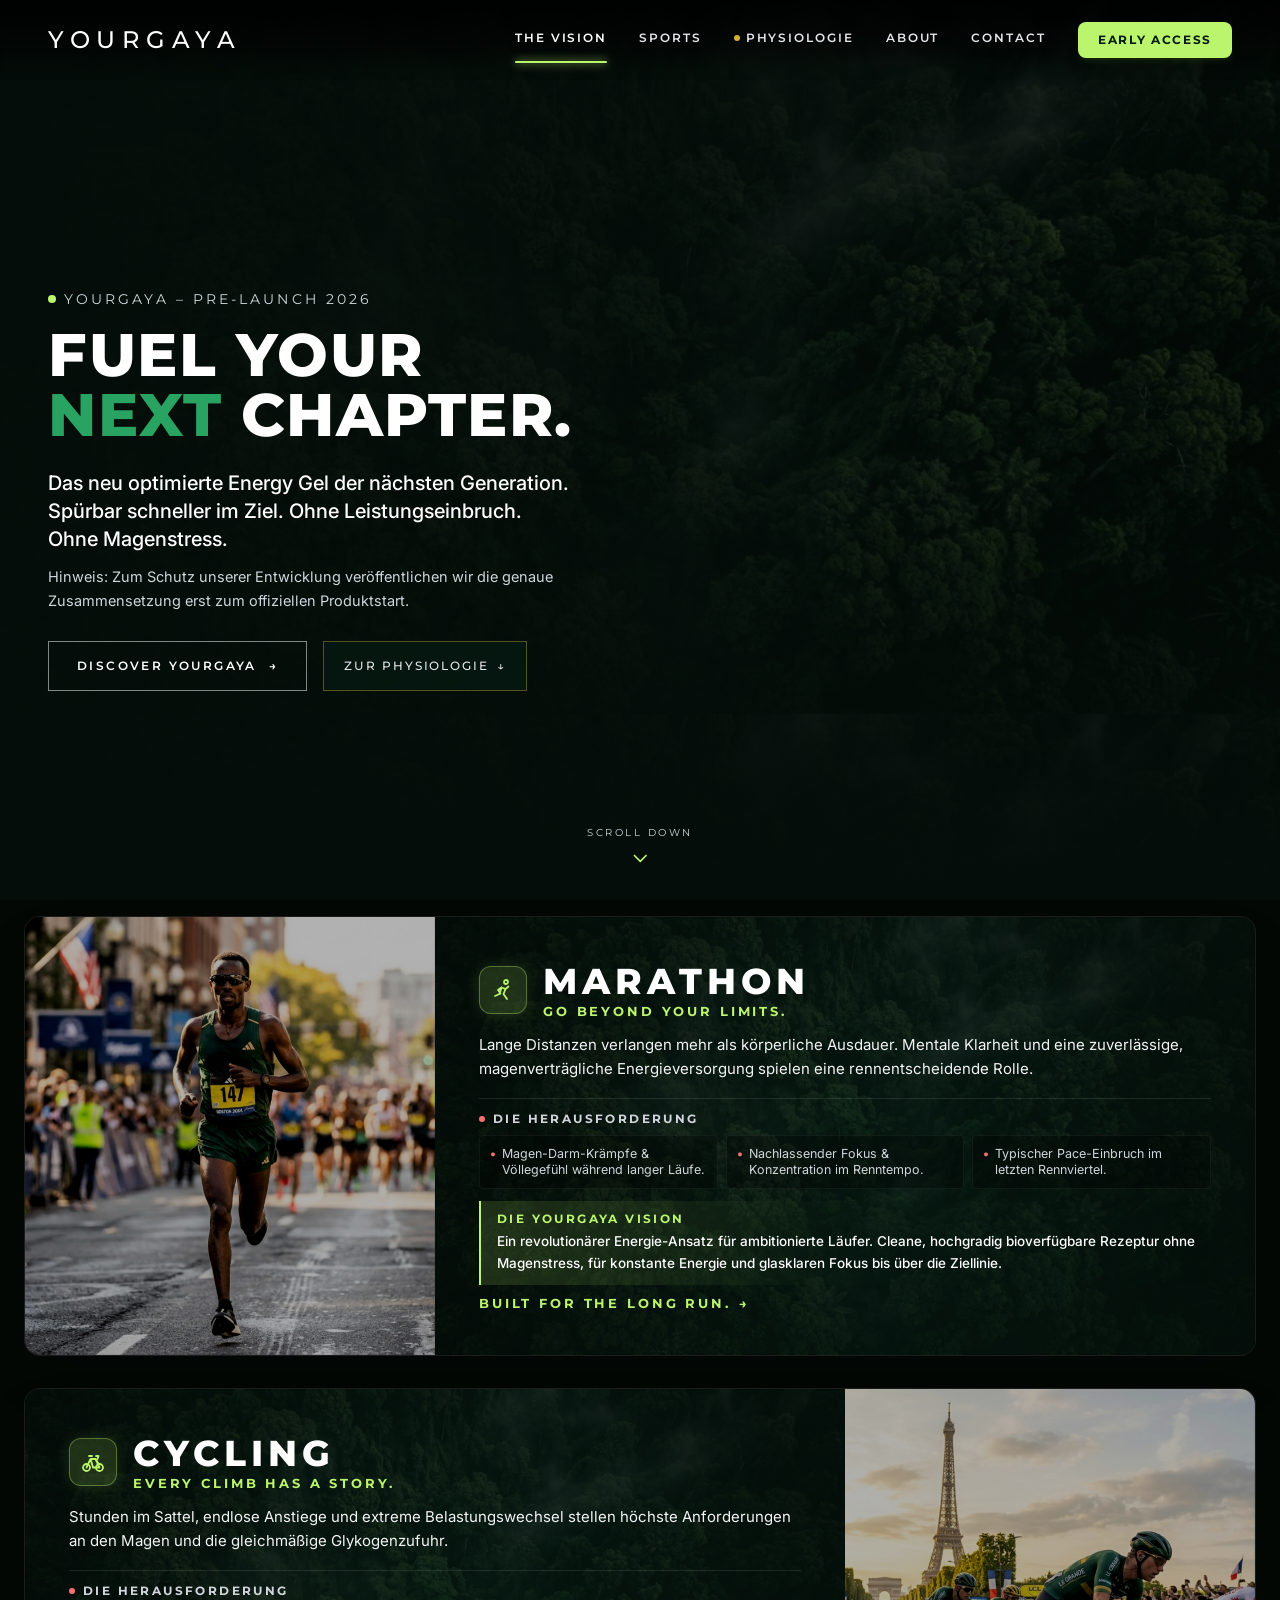
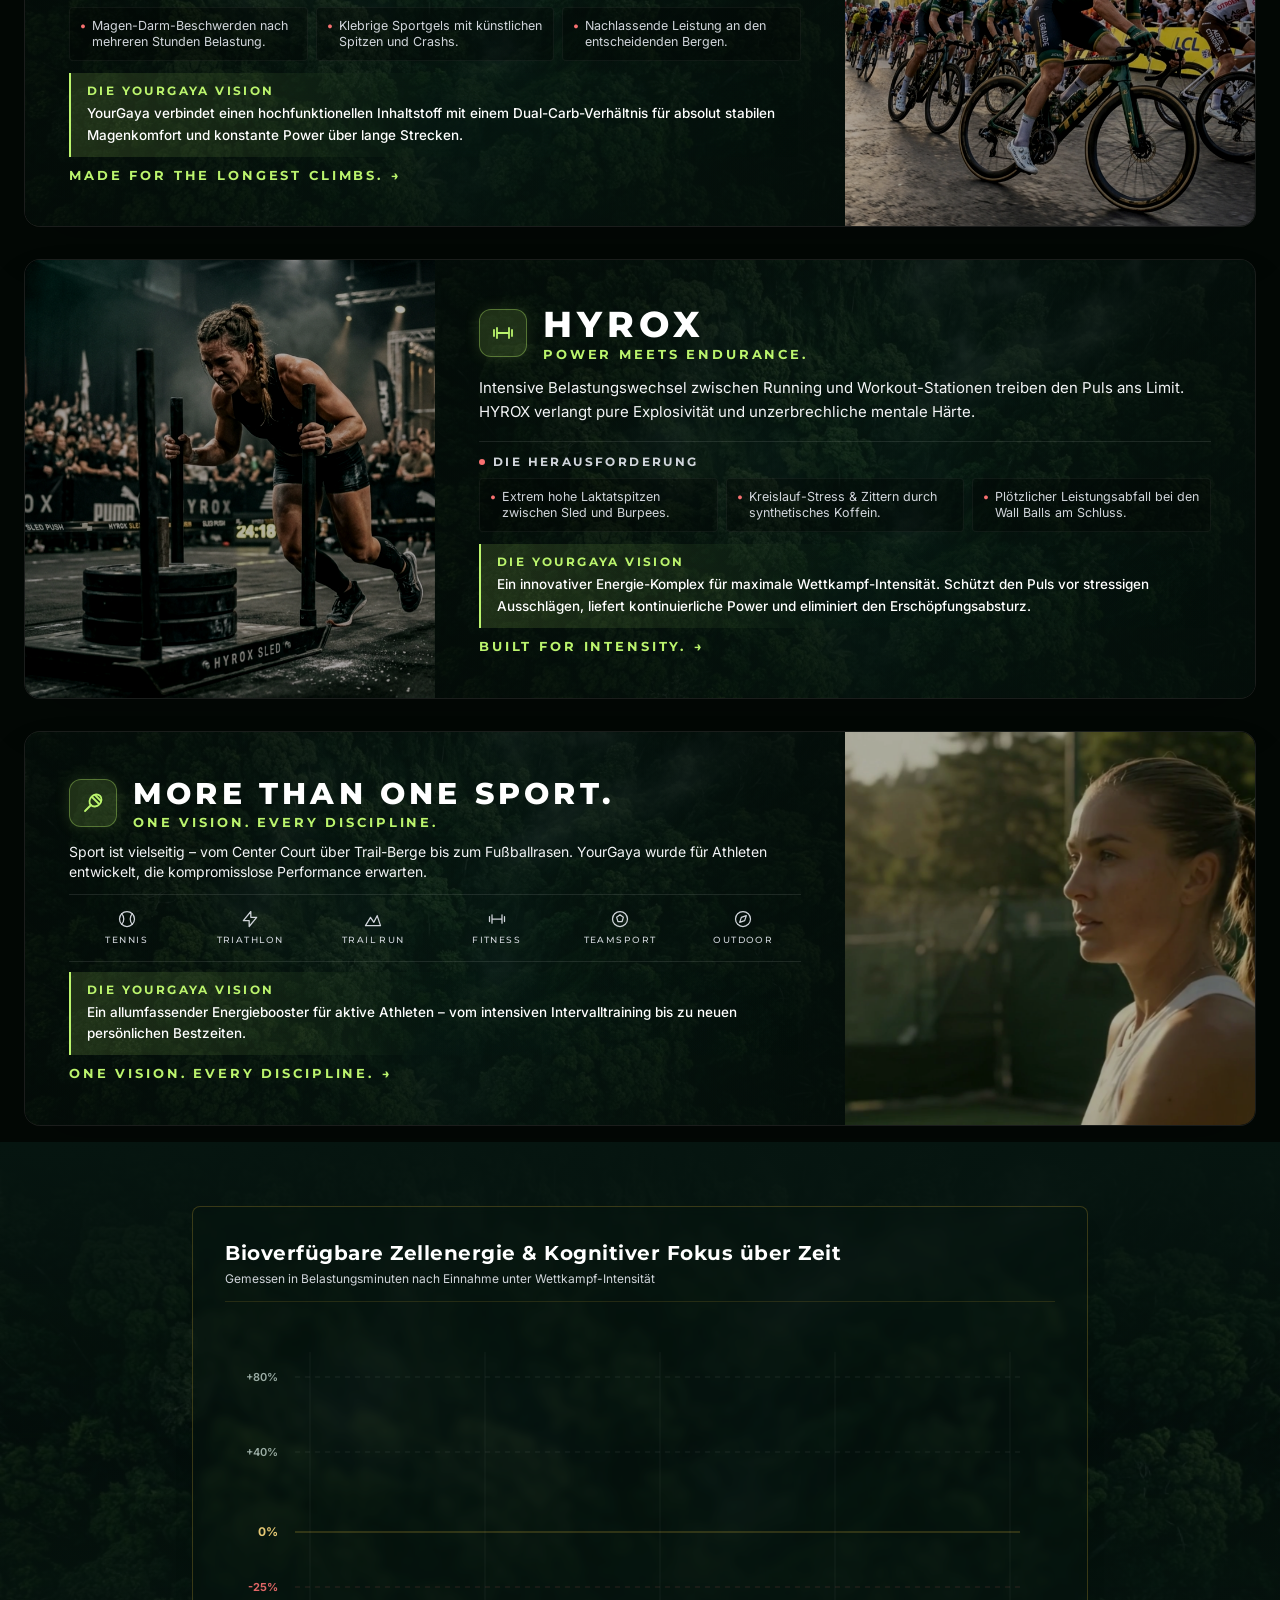
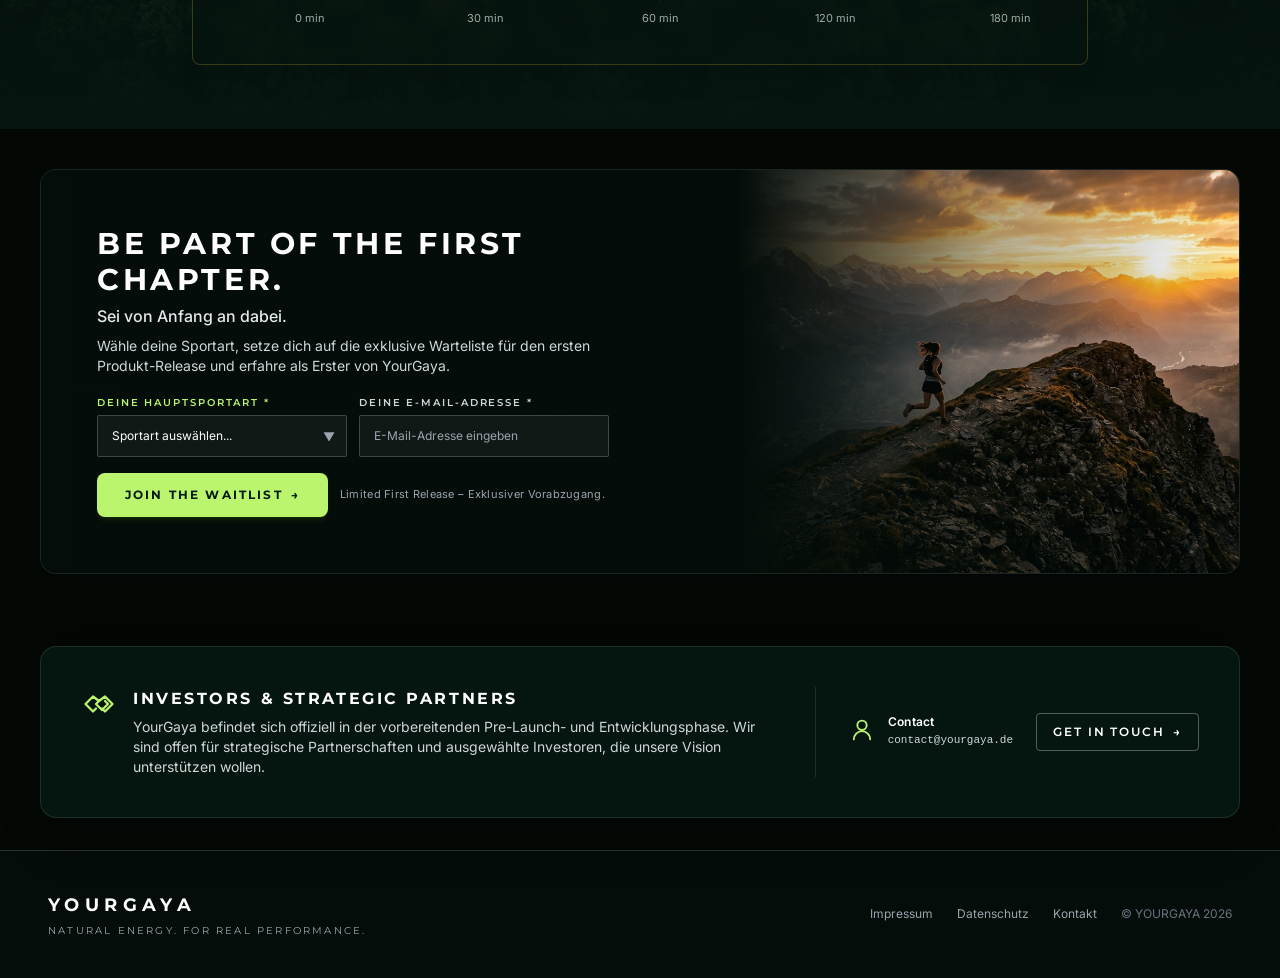
==== index.html @ dc9139f8 "Add files via upload" ====
<!DOCTYPE html>
<html lang="de" class="scroll-smooth"><head>
  <meta charset="UTF-8">
  <meta name="viewport" content="width=device-width, initial-scale=1.0">
  
  <!-- Favicon: YOURGAYA Glowing Green Luxury Emblem (v2) -->
  <link rel="icon" type="image/svg+xml" href="favicon.svg?v=2">
  <link rel="icon" type="image/png" sizes="32x32" href="favicon-32x32.png?v=2">
  <link rel="icon" type="image/png" sizes="192x192" href="favicon-192x192.png?v=2">
  <link rel="apple-touch-icon" sizes="180x180" href="apple-touch-icon.png?v=2">
  <link rel="shortcut icon" href="favicon.ico?v=2">
  <meta name="theme-color" content="#040d09">
  
  <!-- Primary Meta Tags & SEO -->
  <meta name="title" content="YOURGAYA – Fuel Your Next Chapter | Pre-Launch 2026">
  <meta name="description" content="YOURGAYA – Das neu optimierte Energy Gel der nächsten Generation. Gegründet von Leonid Zokhin. Spürbar schneller im Ziel. Ohne Leistungseinbruch. Ohne Magenstress. Jetzt Vorab-Warteliste sichern.">
  <meta name="keywords" content="YOURGAYA, Leonid Zokhin, Energy Gel, Ausdauersport, Marathon, Triathlon, Cycling, Hyrox, Zellenergie, Sportnahrung">
  <meta name="author" content="Leonid Zokhin">
  <meta name="robots" content="index, follow, max-image-preview:large, max-snippet:-1, max-video-preview:-1">
  <link rel="canonical" href="https://www.yourgaya.de/">

  <!-- Open Graph / Social Sharing -->
  <meta property="og:type" content="website">
  <meta property="og:url" content="https://www.yourgaya.de/">
  <meta property="og:title" content="YOURGAYA – Fuel Your Next Chapter | Pre-Launch 2026">
  <meta property="og:description" content="Das neu optimierte Energy Gel der nächsten Generation. Gegründet von Leonid Zokhin. Spürbar schneller im Ziel. Ohne Leistungseinbruch. Ohne Magenstress.">
  <meta property="og:image" content="https://www.yourgaya.de/crop_hero.jpg">
  <meta property="og:locale" content="de_DE">
  <meta property="og:site_name" content="YOURGAYA">

  <!-- Twitter Card -->
  <meta name="twitter:card" content="summary_large_image">
  <meta name="twitter:url" content="https://www.yourgaya.de/">
  <meta name="twitter:title" content="YOURGAYA – Fuel Your Next Chapter">
  <meta name="twitter:description" content="Das neu optimierte Energy Gel der nächsten Generation. Gegründet von Leonid Zokhin.">
  <meta name="twitter:image" content="https://www.yourgaya.de/crop_hero.jpg">

  <!-- Schema.org JSON-LD (Google Knowledge Graph & Indexing) -->
  <script type="application/ld+json">
  {
    "@context": "https://schema.org",
    "@type": "Organization",
    "name": "YOURGAYA",
    "url": "https://www.yourgaya.de",
    "logo": "https://www.yourgaya.de/favicon-192x192.png",
    "founder": {
      "@type": "Person",
      "name": "Leonid Zokhin"
    },
    "description": "Das neu optimierte Energy Gel der nächsten Generation für Ausdauersportler.",
    "contactPoint": {
      "@type": "ContactPoint",
      "email": "contact@yourgaya.de",
      "contactType": "customer service"
    }
  }
  </script>
  <title>YOURGAYA – Fuel Your Next Chapter | Pre-Launch 2026</title>
  <!-- Google Fonts (Asynchron / Non-Render-Blocking) -->
  <link rel="preconnect" href="https://fonts.googleapis.com">
  <link rel="preconnect" href="https://fonts.gstatic.com" crossorigin>
  <link rel="preload" as="style" href="https://fonts.googleapis.com/css2?family=Inter:ital,wght@0,300;0,400;0,500;0,600;0,700;1,400&amp;family=Montserrat:wght@400;500;600;700;800;900&amp;family=Plus+Jakarta+Sans:wght@400;500;600;700;800&amp;display=swap">
  <link rel="stylesheet" href="https://fonts.googleapis.com/css2?family=Inter:ital,wght@0,300;0,400;0,500;0,600;0,700;1,400&amp;family=Montserrat:wght@400;500;600;700;800;900&amp;family=Plus+Jakarta+Sans:wght@400;500;600;700;800&amp;display=swap" media="print" onload="this.media='all'">
  <noscript>
    <link rel="stylesheet" href="https://fonts.googleapis.com/css2?family=Inter:ital,wght@0,300;0,400;0,500;0,600;0,700;1,400&amp;family=Montserrat:wght@400;500;600;700;800;900&amp;family=Plus+Jakarta+Sans:wght@400;500;600;700;800&amp;display=swap">
  </noscript>

  <!-- Production Tailwind CSS (Lokal, vorkompiliert & minifiziert – ersetzt 124KB CDN) -->
  <link rel="stylesheet" href="tailwind.min.css">
  <style>
    :root {
      --bg-dark: #040d09;
      --gold-primary: #d4af37;
      --gold-bright: #f5e49b;
      --gold-border: rgba(212, 175, 55, 0.28);
      --gold-border-soft: rgba(212, 175, 55, 0.16);
      --glass-bg: rgba(6, 25, 18, 0.85);
      --glass-blur: blur(20px);
      --text-white: #f5f9f6;
      --text-muted: #a3bcaf;
      --text-dim: #708c7e;
      --font-heading: 'Plus Jakarta Sans', -apple-system, BlinkMacSystemFont, sans-serif;
      --font-body: 'Inter', -apple-system, BlinkMacSystemFont, sans-serif;
      --transition-fast: 0.25s cubic-bezier(0.16, 1, 0.3, 1);
    }

    body {
      background-color: #030805;
      /* Vogelperspektive Wald als globaler Hintergrund sichtbar an allen Rändern und Lücken */
      background-image: 
        radial-gradient(ellipse at center, rgba(3, 10, 7, 0.58) 0%, rgba(3, 8, 5, 0.82) 100%),
        url('forest_bg.jpg');
      background-repeat: repeat-y;
      background-size: 100% auto;
      background-attachment: fixed;
      color: #ffffff;
      -webkit-font-smoothing: antialiased;
      -moz-osx-font-smoothing: grayscale;
      overflow-x: hidden;
    }

    /* Schwebendes Info-Banner mit sichtbarem Vogelperspektiven-Wald im Hintergrund */
    .forest-floating-panel {
      position: relative;
      background-image: 
        linear-gradient(135deg, rgba(4, 15, 10, 0.70) 0%, rgba(6, 22, 16, 0.82) 100%),
        url('forest_bg.jpg');
      background-size: cover;
      background-position: center;
      background-repeat: no-repeat;
    }

    .forest-floating-panel::before {
      content: '';
      position: absolute;
      inset: 0;
      background: radial-gradient(circle at 50% 50%, rgba(11, 38, 28, 0.22) 0%, rgba(3, 10, 7, 0.65) 100%);
      pointer-events: none;
    }

    /* Medien-Container: exakt gleiche Höhe wie Info-Banner */
    .media-container {
      position: relative;
      overflow: hidden;
      background-color: #030d09;
      height: 100%;
      min-height: 360px;
    }
    .still-image {
      position: absolute;
      inset: 0;
      width: 100%;
      height: 100%;
      object-fit: cover;
      object-position: center;
      transform: scale(1.0);
      opacity: 1;
      filter: brightness(0.68) contrast(1.08); /* Dezent abgedunkelt, stiehlt dem Text nicht den Fokus */
      transition: opacity 1.8s cubic-bezier(0.25, 1, 0.5, 1), transform 2.2s cubic-bezier(0.25, 1, 0.5, 1);
      z-index: 15;
      will-change: transform, opacity;
      pointer-events: auto;
    }
    .scene-video {
      position: absolute;
      inset: 0;
      width: 100%;
      height: 100%;
      object-fit: cover;
      object-position: center;
      z-index: 10;
      opacity: 1;
      filter: brightness(0.62) contrast(1.10) saturate(0.95); /* Deutlich dunkler & stimmungsvoll, blendet nicht */
      transform: scale(1.04);
      transition: transform 2.2s cubic-bezier(0.25, 1, 0.5, 1);
      will-change: transform;
    }
    .media-container.playing-video .still-image {
      opacity: 0;
      transform: scale(1.10);
      pointer-events: none;
    }
    .media-container.playing-video .scene-video {
      transform: scale(1.0);
    }

    /* Status-Badge auf Bild/Video */
    .video-badge {
      z-index: 30;
      backdrop-filter: blur(10px);
      -webkit-backdrop-filter: blur(10px);
      background: rgba(3, 13, 9, 0.78);
      border: 1px solid rgba(255, 255, 255, 0.18);
      transition: all 0.3s ease;
    }
    .media-container.playing-video .video-badge {
      border-color: rgba(187, 244, 109, 0.45);
      background: rgba(4, 16, 11, 0.88);
    }

    /* Dynamisch aufploppende Graphen-Badges (Wunsch 4) */
    .graph-badge {
      opacity: 0;
      transform: translateY(12px) scale(0.90);
      transform-origin: center center;
      transition: opacity 0.55s cubic-bezier(0.16, 1, 0.3, 1), transform 0.65s cubic-bezier(0.175, 0.885, 0.32, 1.275);
      pointer-events: none;
    }
    .graph-badge.visible {
      opacity: 1;
      transform: translateY(0) scale(1);
    }

    /* ================= WECHSELSEITIGE SCROLL-ANIMATIONEN ================= */
    /* 1. Medien-Einflug von LINKS */
    .media-fly-from-left {
      opacity: 0;
      transform: translateX(-75px) scale(0.96);
      transition: opacity 0.85s cubic-bezier(0.16, 1, 0.3, 1), transform 0.85s cubic-bezier(0.16, 1, 0.3, 1);
      will-change: transform, opacity;
    }
    .media-fly-from-left.animated {
      opacity: 1;
      transform: translateX(0) scale(1);
    }

    /* 2. Medien-Einflug von RECHTS */
    .media-fly-from-right {
      opacity: 0;
      transform: translateX(75px) scale(0.96);
      transition: opacity 0.85s cubic-bezier(0.16, 1, 0.3, 1), transform 0.85s cubic-bezier(0.16, 1, 0.3, 1);
      will-change: transform, opacity;
    }
    .media-fly-from-right.animated {
      opacity: 1;
      transform: translateX(0) scale(1);
    }

    /* 3. Text fliegt von RECHTS in das leere Banner hinein */
    .text-fly-from-right {
      opacity: 0;
      transform: translateX(80px);
      transition: opacity 0.9s cubic-bezier(0.16, 1, 0.3, 1) 0.12s, transform 0.9s cubic-bezier(0.16, 1, 0.3, 1) 0.12s;
      will-change: transform, opacity;
    }
    .text-fly-from-right.animated {
      opacity: 1;
      transform: translateX(0);
    }

    /* 4. Text fliegt von LINKS in das leere Banner hinein */
    .text-fly-from-left {
      opacity: 0;
      transform: translateX(-80px);
      transition: opacity 0.9s cubic-bezier(0.16, 1, 0.3, 1) 0.12s, transform 0.9s cubic-bezier(0.16, 1, 0.3, 1) 0.12s;
      will-change: transform, opacity;
    }
    .text-fly-from-left.animated {
      opacity: 1;
      transform: translateX(0);
    }

    /* ================= WISSENSCHAFT & PHYSIOLOGIE ================= */
    .kinetics-section {
      position: relative;
      background-image: 
        linear-gradient(180deg, rgba(3, 8, 5, 0.72) 0%, rgba(3, 14, 9, 0.68) 50%, rgba(3, 8, 5, 0.80) 100%),
        url('forest_bg.jpg');
      background-size: cover;
      background-position: center;
      background-attachment: fixed;
      padding: 5rem 1.25rem 5rem;
      border-top: 1px solid var(--gold-border-soft);
      border-bottom: 1px solid var(--gold-border-soft);
      overflow: hidden;
      font-family: var(--font-body);
      color: var(--text-white);
    }

    .kinetics-glow-left {
      position: absolute;
      top: 15%;
      left: -10%;
      width: 500px;
      height: 500px;
      background: radial-gradient(circle, rgba(11, 38, 28, 0.65) 0%, transparent 70%);
      filter: blur(80px);
      pointer-events: none;
    }

    .kinetics-glow-right {
      position: absolute;
      bottom: 10%;
      right: -10%;
      width: 550px;
      height: 550px;
      background: radial-gradient(circle, rgba(212, 175, 55, 0.14) 0%, transparent 70%);
      filter: blur(90px);
      pointer-events: none;
    }

    .section-container {
      max-width: 1140px;
      margin: 0 auto;
      position: relative;
      z-index: 2;
    }

    .section-header {
      text-align: center;
      margin-bottom: 2.5rem;
    }

    .section-tag {
      display: inline-flex;
      align-items: center;
      gap: 0.45rem;
      font-family: var(--font-heading);
      font-size: 0.72rem;
      font-weight: 700;
      letter-spacing: 0.22em;
      text-transform: uppercase;
      color: var(--gold-bright);
      margin-bottom: 0.75rem;
      padding: 0.32rem 0.95rem;
      border-radius: 999px;
      background: rgba(13, 38, 29, 0.75);
      border: 1px solid var(--gold-border-soft);
      backdrop-filter: blur(8px);
    }

    .section-title {
      font-family: var(--font-heading);
      font-size: clamp(1.85rem, 3.4vw, 2.7rem);
      font-weight: 800;
      letter-spacing: -0.02em;
      line-height: 1.18;
      color: #ffffff;
      margin-bottom: 0.75rem;
    }

    .section-subtitle {
      font-size: 0.98rem;
      color: var(--text-muted);
      max-width: 720px;
      margin: 0 auto;
      line-height: 1.6;
    }

    .graph-card {
      background: var(--glass-bg);
      backdrop-filter: var(--glass-blur);
      -webkit-backdrop-filter: var(--glass-blur);
      border: 1px solid var(--gold-border);
      border-radius: 20px;
      padding: 2.2rem 2.2rem 1.8rem;
      box-shadow: 0 35px 80px rgba(0, 0, 0, 0.9), 0 0 50px rgba(11, 35, 27, 0.55);
      margin-bottom: 2.8rem;
      position: relative;
    }

    .graph-legend-bar {
      display: flex;
      align-items: center;
      justify-content: space-between;
      flex-wrap: wrap;
      gap: 1.25rem;
      margin-bottom: 1.5rem;
      padding-bottom: 1.25rem;
      border-bottom: 1px solid rgba(212, 175, 55, 0.16);
    }

    .graph-headline-meta h3 {
      font-family: var(--font-heading);
      font-size: 1.15rem;
      font-weight: 700;
      color: #ffffff;
      margin-bottom: 0.2rem;
    }

    .graph-headline-meta p {
      font-size: 0.8rem;
      color: var(--text-dim);
    }

    .legend-items {
      display: flex;
      align-items: center;
      gap: 1.5rem;
      flex-wrap: wrap;
    }

    .legend-item {
      display: flex;
      align-items: center;
      gap: 0.65rem;
      font-size: 0.82rem;
      font-weight: 600;
    }

    .legend-marker {
      width: 24px;
      height: 3px;
      border-radius: 2px;
      position: relative;
    }

    .legend-marker.market {
      background: #e05252;
      border-top: 1px dashed #ff8585;
    }

    .legend-marker.yourgaya {
      background: linear-gradient(90deg, var(--gold-primary), var(--gold-bright));
      box-shadow: 0 0 8px rgba(212, 175, 55, 0.75);
    }

    .legend-marker.yourgaya::after {
      content: '';
      position: absolute;
      right: 0;
      top: -2.5px;
      width: 7px;
      height: 7px;
      border-radius: 50%;
      background: var(--gold-bright);
      box-shadow: 0 0 6px var(--gold-primary);
    }

    .svg-wrap {
      width: 100%;
      height: 340px;
      position: relative;
      user-select: none;
      cursor: crosshair;
    }

    .kinetics-svg {
      width: 100%;
      height: 100%;
      overflow: visible;
    }

    .graph-tooltip {
      position: absolute;
      top: 12px;
      left: 50%;
      transform: translateX(-50%);
      background: rgba(4, 13, 9, 0.95);
      backdrop-filter: blur(14px);
      -webkit-backdrop-filter: blur(14px);
      border: 1px solid var(--gold-border);
      border-radius: 10px;
      padding: 0.7rem 1.25rem;
      pointer-events: none;
      opacity: 0;
      transition: opacity 0.25s ease, transform 0.25s ease;
      display: flex;
      gap: 1.5rem;
      align-items: center;
      z-index: 10;
      box-shadow: 0 12px 30px rgba(0, 0, 0, 0.75), 0 0 18px rgba(212, 175, 55, 0.25);
    }

    .graph-tooltip.visible {
      opacity: 1;
    }

    .tooltip-col h5 {
      font-size: 0.68rem;
      font-family: var(--font-heading);
      letter-spacing: 0.15em;
      text-transform: uppercase;
      color: var(--text-dim);
      margin-bottom: 0.15rem;
    }

    .tooltip-col .val-market {
      color: #ff7676;
      font-weight: 700;
      font-size: 0.92rem;
    }

    .tooltip-col .val-yourgaya {
      color: var(--gold-bright);
      font-weight: 700;
      font-size: 0.92rem;
    }

    .metrics-grid {
      display: grid;
      grid-template-columns: repeat(3, 1fr);
      gap: 1.5rem;
    }

    @media (max-width: 960px) {
      .metrics-grid {
        grid-template-columns: 1fr;
      }
      .graph-card {
        padding: 1.6rem 1.3rem 1.5rem;
      }
      .svg-wrap {
        height: 290px;
      }
    }

    .metric-box {
      background: rgba(7, 24, 18, 0.7);
      backdrop-filter: blur(12px);
      -webkit-backdrop-filter: blur(12px);
      border: 1px solid rgba(212, 175, 55, 0.2);
      border-radius: 16px;
      padding: 1.6rem 1.5rem;
      position: relative;
      transition: all var(--transition-fast);
      overflow: hidden;
    }

    .metric-box:hover {
      transform: translateY(-3px);
      border-color: rgba(212, 175, 55, 0.45);
      box-shadow: 0 18px 36px rgba(0, 0, 0, 0.6), 0 0 30px rgba(11, 38, 28, 0.45);
      background: rgba(10, 32, 24, 0.85);
    }

    .metric-box::after {
      content: '';
      position: absolute;
      top: 0;
      left: 0;
      width: 100%;
      height: 2px;
      background: linear-gradient(90deg, transparent, var(--gold-primary), transparent);
      opacity: 0;
      transition: opacity var(--transition-fast);
    }

    .metric-box:hover::after {
      opacity: 1;
    }

    .metric-icon-wrap {
      width: 42px;
      height: 42px;
      border-radius: 11px;
      background: rgba(212, 175, 55, 0.12);
      border: 1px solid rgba(212, 175, 55, 0.3);
      display: flex;
      align-items: center;
      justify-content: center;
      margin-bottom: 1.1rem;
      color: var(--gold-bright);
    }

    .metric-icon-wrap svg {
      width: 22px;
      height: 22px;
    }

    .metric-title {
      font-family: var(--font-heading);
      font-size: 1.1rem;
      font-weight: 700;
      color: #ffffff;
      margin-bottom: 0.55rem;
      line-height: 1.3;
    }

    .metric-desc {
      font-size: 0.86rem;
      color: var(--text-muted);
      line-height: 1.6;
    }

    
  
    /* Wort-für-Wort Fly-In von links nach rechts */
    @keyframes slowWordFlyIn {
    0% {
      opacity: 0;
      transform: translateX(-45px);
      filter: blur(5px);
    }
    100% {
      opacity: 1;
      transform: translateX(0);
      filter: blur(0);
    }
  }
  .word-fly-slow {
    display: inline-block;
    opacity: 0;
    /* Deutlich langsamere, majestätische Bewegung (1.25 Sekunden) */
    animation: slowWordFlyIn 1.25s cubic-bezier(0.16, 1, 0.3, 1) forwards;
  }

    /* ==============================================================
       1. MOBILE HEADER TEXT ANPASSUNG (NUR FÜR SMARTPHONES / < 640px)
       Kompaktere Texte, perfekte Lesbarkeit, jeder Satz auf eigener Zeile
       ============================================================== */
    @media (max-width: 640px) {
      #hero-header-content {
        transform: translateY(0px);
        padding-top: 0.25rem;
        padding-bottom: 1rem;
      }
      #hero-title {
        font-size: 1.85rem;
        line-height: 1.1;
        margin-bottom: 0.75rem;
        letter-spacing: -0.01em;
      }
      #hero-subtitle {
        font-size: 0.82rem;
        line-height: 1.38;
        margin-bottom: 0.65rem;
      }
      #hero-note {
        font-size: 0.72rem;
        line-height: 1.32;
        margin-bottom: 1rem;
      }
    }

    /* ==============================================================
       2. SPORT-SZENEN OPTIMIERUNG (PC & MOBILE)
       - Other Sports (#multi-sport): Sowohl auf PC als auch Mobile sofort kristallklar,
         ohne Weichzeichner / Skalierungs-Ghosting (1.0s Standbild)
       - Marathon, Cycling, Hyrox:
         PC (>= 1024px): 2.4s Standbild mit sanftem Ken-Burns-Dissolve
         Mobile (< 1024px): 100% gestochen scharfes Standbild ohne Video
       ============================================================== */
    #multi-sport .still-image {
      transform: none !important;
      transition: opacity 0.35s ease-out !important;
      filter: brightness(0.68) contrast(1.08) !important;
      will-change: opacity;
    }
    #multi-sport .scene-video {
      transform: none !important;
      transition: none !important;
      filter: brightness(0.68) contrast(1.08) !important;
      will-change: auto;
    }
    #multi-sport.playing-video .still-image {
      opacity: 0 !important;
      transform: none !important;
      pointer-events: none;
    }
    #multi-sport.playing-video .scene-video {
      transform: none !important;
      opacity: 1 !important;
    }

    @media (max-width: 1023px) {
      #marathon .scene-video,
      #cycling .scene-video,
      #hyrox .scene-video {
        display: none !important;
      }
      #marathon .still-image,
      #cycling .still-image,
      #hyrox .still-image {
        opacity: 1 !important;
        transform: scale(1.0) !important;
        pointer-events: auto !important;
      }
    }
  
  </style>
</head>
<body class="font-sans selection:bg-gayaAccent selection:text-gayaDark">

  <!-- ================= HEADER / NAVIGATION (MIT DYNAMISCH GLEITENDEM UNTERSTRICH) ================= -->
  <header id="site-header" class="fixed top-0 left-0 w-full z-50 bg-gradient-to-b from-black/90 via-black/60 to-transparent backdrop-blur-md md:backdrop-blur-[2px] transition-transform duration-300 ease-out will-change-transform border-b border-white/5 md:border-b-0">
    <div class="max-w-7xl mx-auto px-4 sm:px-6 lg:px-12 h-16 sm:h-20 flex items-center justify-between">
      <!-- Logo: YOURGAYA -->
      <a href="#" class="font-display font-medium text-lg sm:text-xl md:text-2xl tracking-[0.24em] sm:tracking-[0.28em] text-white flex items-center group">
        <span class="text-white group-hover:text-gayaAccent transition">YOURGAYA</span>
      </a>

      <!-- Navigation Desktop mit gleitendem grünen Unterstrich bei Mouse-Hover -->
      <nav id="main-nav" class="relative hidden md:flex items-center space-x-7 lg:space-x-8 text-xs font-display font-semibold tracking-[0.16em] uppercase">
        <!-- Der sanft gleitende grüne Unterstrich -->
        <span id="nav-indicator" class="absolute bottom-[-5px] h-[2px] bg-gayaAccent transition-all duration-300 ease-out pointer-events-none rounded-full shadow-[0_0_8px_#bbf46d]"></span>

        <a href="#vision" class="nav-item text-white hover:text-gayaAccent transition pb-1" data-active="true">
          THE VISION
        </a>
        <a href="#marathon" class="nav-item text-gray-200 hover:text-white transition pb-1">
          SPORTS
        </a>
        <a href="#graph-section" class="nav-item text-gray-200 hover:text-gayaGoldBright transition pb-1 flex items-center gap-1.5">
          <span class="w-1.5 h-1.5 rounded-full bg-gayaGold animate-pulse"></span>
          PHYSIOLOGIE
        </a>
        <a href="#multi-sport" class="nav-item text-gray-200 hover:text-white transition pb-1">
          ABOUT
        </a>
        <a href="#investors" onclick="openModal('modal-kontakt'); return false;" class="nav-item text-gray-200 hover:text-white transition pb-1">
          CONTACT
        </a>
        <a href="#waitlist" class="bg-[#bbf46d] hover:bg-[#aef058] text-[#051a11] font-display font-bold text-xs px-5 py-2.5 rounded-lg tracking-[0.14em] transition shadow-md shadow-lime-500/10 ml-2">
          EARLY ACCESS
        </a>
      </nav>

      <!-- Mobile Button & Hamburger Toggle -->
      <div class="flex md:hidden items-center gap-2">
        <a href="#waitlist" class="bg-[#bbf46d] hover:bg-[#aef058] text-[#051a11] font-display font-bold text-[11px] px-3 py-1.5 rounded-lg tracking-[0.12em] transition">
          EARLY ACCESS
        </a>
        <button id="mobile-menu-toggle" onclick="toggleMobileMenu()" aria-label="Menü umschalten" class="text-white hover:text-gayaAccent p-1.5 rounded-lg border border-white/10 hover:border-white/25 bg-white/5 transition flex items-center justify-center cursor-pointer">
          <svg id="hamburger-icon" class="w-5 h-5 text-gray-200" fill="none" stroke="currentColor" stroke-width="2" viewBox="0 0 24 24">
            <path stroke-linecap="round" stroke-linejoin="round" d="M4 6h16M4 12h16M4 18h16"></path>
          </svg>
          <svg id="close-icon" class="w-5 h-5 text-gray-200 hidden" fill="none" stroke="currentColor" stroke-width="2" viewBox="0 0 24 24">
            <path stroke-linecap="round" stroke-linejoin="round" d="M6 18L18 6M6 6l12 12"></path>
          </svg>
        </button>
      </div>
    </div>

    <!-- Mobile Navigation Drawer (Dropdown Overlay) -->
    <div id="mobile-menu" class="hidden md:hidden bg-[#040d09]/98 backdrop-blur-2xl border-b border-white/15 px-6 py-5 transition-all duration-300 shadow-2xl">
      <div class="flex flex-col space-y-3 font-display font-semibold tracking-[0.18em] text-xs uppercase">
        <a href="#vision" onclick="closeMobileMenu()" class="mobile-nav-link text-white hover:text-gayaAccent py-2.5 border-b border-white/5 transition flex items-center justify-between">
          <span>THE VISION</span>
          <span class="text-[10px] text-gayaAccent">01</span>
        </a>
        <a href="#marathon" onclick="closeMobileMenu()" class="mobile-nav-link text-gray-200 hover:text-white py-2.5 border-b border-white/5 transition flex items-center justify-between">
          <span>SPORTS</span>
          <span class="text-[10px] text-gray-400">02</span>
        </a>
        <a href="#graph-section" onclick="closeMobileMenu()" class="mobile-nav-link text-gray-200 hover:text-gayaGoldBright py-2.5 border-b border-white/5 transition flex items-center justify-between">
          <span class="flex items-center gap-2">
            <span class="w-2 h-2 rounded-full bg-gayaGold animate-pulse"></span>
            PHYSIOLOGIE
          </span>
          <span class="text-[10px] text-gayaGold">03</span>
        </a>
        <a href="#multi-sport" onclick="closeMobileMenu()" class="mobile-nav-link text-gray-200 hover:text-white py-2.5 border-b border-white/5 transition flex items-center justify-between">
          <span>ABOUT</span>
          <span class="text-[10px] text-gray-400">04</span>
        </a>
        <a href="#investors" onclick="closeMobileMenu(); openModal('modal-kontakt'); return false;" class="mobile-nav-link text-gray-200 hover:text-white py-2.5 border-b border-white/5 transition flex items-center justify-between">
          <span>CONTACT</span>
          <span class="text-[10px] text-gray-400">05</span>
        </a>
        <div class="pt-2">
          <a href="#waitlist" onclick="closeMobileMenu()" class="block text-center bg-[#bbf46d] hover:bg-[#aef058] text-[#051a11] font-display font-bold text-xs py-3 rounded-lg tracking-[0.16em] transition shadow-lg shadow-lime-500/20">
            EARLY ACCESS SICHERN
          </a>
        </div>
      </div>
    </div>
  </header>

  <!-- ================= HERO SECTION (DESIGN & TYPOGRAFIE EXAKT WIE REFERENZ) ================= -->
  <section id="vision" class="relative min-h-screen flex items-center pt-16 sm:pt-20 overflow-hidden">
    <div class="absolute inset-0 z-0 overflow-hidden">
      <video id="hero-full-video" src="hero.mp4" autoplay loop muted playsinline preload="auto" class="w-full h-full object-cover object-center transform scale-[1.01]"></video>
      <div class="absolute inset-0 bg-gradient-to-r from-gayaDark/95 via-gayaDark/75 to-transparent"></div>
      <div class="absolute inset-0 bg-gradient-to-t from-gayaDark via-transparent to-gayaDark/30"></div>
    </div>

    <div class="relative z-10 max-w-7xl mx-auto px-5 sm:px-6 lg:px-12 w-full py-10 sm:py-20 lg:py-24">
      <div id="hero-header-content" class="max-w-xl transition-all duration-300">
        <p class="font-display text-[10.5px] sm:text-xs md:text-sm tracking-[0.22em] text-gray-300 uppercase mb-2.5 sm:mb-4 flex items-center gap-2">
          <span class="w-1.5 h-1.5 sm:w-2 sm:h-2 rounded-full bg-gayaAccent animate-ping"></span>
          YOURGAYA – PRE-LAUNCH 2026
        </p>
        <h1 id="hero-title" class="font-display font-extrabold text-2xl sm:text-5xl lg:text-6xl leading-[1.08] tracking-wide uppercase text-white mb-3.5 sm:mb-6">
          FUEL YOUR<br>
          <span class="text-[#28a362]">NEXT</span> CHAPTER.
        </h1>
        <p id="hero-subtitle" class="text-xs sm:text-lg md:text-xl font-medium text-white mb-3 sm:mb-3 leading-snug sm:leading-normal">
          Das neu optimierte Energy Gel der nächsten Generation.<br>
          Spürbar schneller im Ziel. Ohne Leistungseinbruch.<br>
          Ohne Magenstress.
        </p>
        <p id="hero-note" class="text-[10px] sm:text-sm md:text-[14.5px] text-gray-300/80 sm:text-gray-300 leading-snug sm:leading-relaxed mb-4 sm:mb-7 max-w-lg">
          Hinweis: Zum Schutz unserer Entwicklung veröffentlichen wir die genaue Zusammensetzung erst zum offiziellen Produktstart.
        </p>
        <div id="hero-cta-buttons" class="flex flex-wrap items-center gap-2.5 sm:gap-4">
          <a href="#marathon" class="inline-flex items-center space-x-2 sm:space-x-3 border border-white/50 hover:border-gayaAccent hover:bg-gayaAccent hover:text-gayaDark text-white font-display text-[10px] sm:text-xs font-semibold tracking-[0.16em] sm:tracking-[0.2em] uppercase px-4 sm:px-7 py-2.5 sm:py-4 transition duration-300">
            <span>DISCOVER YOURGAYA</span>
            <span>→</span>
          </a>
          <a href="#graph-section" class="inline-flex items-center space-x-1.5 sm:space-x-2 bg-gayaPanel/80 border border-gayaGold/40 hover:border-gayaGold hover:text-gayaGoldBright text-gray-200 font-display text-[10px] sm:text-xs font-medium tracking-[0.14em] sm:tracking-[0.16em] uppercase px-3.5 sm:px-5 py-2.5 sm:py-4 transition backdrop-blur-sm">
            <span>ZUR PHYSIOLOGIE</span>
            <span>↓</span>
          </a>
        </div>
      </div>
    </div>

    <!-- Scroll Down Indicator -->
    <a href="#marathon" class="absolute bottom-6 sm:bottom-8 left-1/2 -translate-x-1/2 z-10 flex flex-col items-center text-gray-300 hover:text-white transition group">
      <span class="font-display text-[9px] sm:text-[10px] tracking-[0.25em] uppercase mb-1.5 sm:mb-2">SCROLL DOWN</span>
      <svg class="w-4 h-4 sm:w-5 sm:h-5 animate-bounce text-gayaAccent" fill="none" stroke="currentColor" viewBox="0 0 24 24">
        <path stroke-linecap="round" stroke-linejoin="round" stroke-width="2" d="M19 9l-7 7-7-7"></path>
      </svg>
    </a>
  </section>

<!-- ================= HERO-VIDEO (NATIVE FLÜSSIGE ENDLOSSCHLEIFE 0:00 - 47:09) ================= -->
<script>
  document.addEventListener('DOMContentLoaded', () => {
    const heroVideo = document.getElementById('hero-full-video');
    if (heroVideo) {
      const cleanSrc = heroVideo.getAttribute('src').split('#')[0];
      if (heroVideo.getAttribute('src') !== cleanSrc) {
        heroVideo.setAttribute('src', cleanSrc);
      }
      heroVideo.muted = true;
      heroVideo.loop = true;
      heroVideo.play().catch(() => {
        const playOnInteraction = () => {
          heroVideo.play().catch(() => {});
          window.removeEventListener('click', playOnInteraction);
          window.removeEventListener('touchstart', playOnInteraction);
          window.removeEventListener('scroll', playOnInteraction);
        };
        window.addEventListener('click', playOnInteraction, { once: true });
        window.addEventListener('touchstart', playOnInteraction, { once: true });
        window.addEventListener('scroll', playOnInteraction, { once: true });
      });
    }
  });
</script>

<!-- ================= SPORT SEKTIONEN (KOMPAKTERES DESIGN, SCHMALERE VIDEOS, MARKANTER TEXT) ================= -->
  <!-- Videos sind schmaler (4 Cols) und dezent abgedunkelt, Banner (8 Cols) stechen mit klarer Info & Typo ins Auge -->

  <!-- ================= SEKTION 1: MARATHON ================= -->
  <section id="marathon" class="py-4 px-2 sm:px-4 lg:px-6">
    <div class="w-full max-w-6xl xl:max-w-7xl mx-auto rounded-2xl overflow-hidden border border-white/10 shadow-2xl bg-black/50 backdrop-blur-md">
      <div class="grid grid-cols-1 lg:grid-cols-12 gap-0 items-stretch min-h-[380px] lg:min-h-[390px]">
        
        <!-- Video links (4 Cols) – Schmal & dezent abgedunkelt, lenkt nicht ab -->
        <div class="lg:col-span-4 media-container media-fly-from-left h-full min-h-[260px] sm:min-h-[300px] lg:min-h-full animated" data-start="0" data-end="9.5">
          <img src="still_marathon.jpg" alt="Marathon Läufer an der Spitze" class="still-image absolute inset-0 w-full h-full object-cover object-center">
          <video src="hero.mp4" muted="" playsinline="" preload="none" class="scene-video absolute inset-0 w-full h-full object-cover object-center"></video>
          <!-- Dezent abgedunkelter Look -->
          <div class="absolute inset-0 bg-black/25 pointer-events-none z-12"></div>
          <!-- Sanfter Übergang in den Banner -->
          <div class="hidden lg:block absolute inset-y-0 right-0 w-24 xl:w-32 bg-gradient-to-r from-transparent via-[#061912]/80 to-[#061912] pointer-events-none z-25"></div>
          <div class="lg:hidden absolute inset-x-0 bottom-0 h-24 bg-gradient-to-b from-transparent via-[#061912]/80 to-[#061912] pointer-events-none z-25"></div>
          
        </div>

        <!-- Banner rechts (8 Cols) – Breiter, sticht mit klaren Infos & markanter Typo ins Auge -->
        <div class="lg:col-span-8 forest-floating-panel flex flex-col justify-center p-6 sm:p-8 lg:p-9 xl:p-11 h-full">
          <div class="relative z-10 w-full text-fly-from-right animated">
            
            <div class="flex items-center gap-4 mb-3.5">
              <div class="w-12 h-12 rounded-xl bg-gayaAccent/15 border border-gayaAccent/35 flex items-center justify-center text-gayaAccent shrink-0 shadow-[0_0_15px_rgba(187,244,109,0.15)]">
                <svg class="w-6 h-6" fill="none" stroke="currentColor" stroke-width="1.8" viewBox="0 0 24 24">
                  <circle cx="15" cy="4" r="2"></circle>
                  <path stroke-linecap="round" stroke-linejoin="round" d="M10.5 9.5L7 12l2.5 3.5M10.5 9.5l4 1.5 3-2.5M10.5 9.5l-2 6.5-4.5 2M14.5 11l-2 5 3.5 5"></path>
                </svg>
              </div>
              <div>
                <h2 class="font-display font-extrabold text-2xl sm:text-3xl lg:text-4xl tracking-[0.14em] uppercase text-white">MARATHON</h2>
                <p class="font-display text-xs sm:text-[13px] tracking-[0.22em] uppercase text-gayaAccent font-bold mt-0.5">GO BEYOND YOUR LIMITS.</p>
              </div>
            </div>

            <p class="text-gray-100 text-sm sm:text-[15px] leading-relaxed mb-4 font-normal">
              Lange Distanzen verlangen mehr als körperliche Ausdauer. Mentale Klarheit und eine zuverlässige, magenverträgliche Energieversorgung spielen eine rennentscheidende Rolle.
            </p>

            <div class="border-t border-white/10 pt-3 mb-3">
              <h3 class="font-display font-bold text-xs sm:text-[12px] tracking-[0.2em] uppercase text-gray-300 mb-2 flex items-center gap-2">
                <span class="w-1.5 h-1.5 rounded-full bg-red-400"></span>
                DIE HERAUSFORDERUNG
              </h3>
              <ul class="grid grid-cols-1 sm:grid-cols-3 gap-2 text-xs sm:text-[12.5px] text-gray-300">
                <li class="flex items-start gap-1.5 bg-black/30 p-2.5 rounded border border-white/5">
                  <span class="text-red-400 font-bold">•</span>
                  <span>Magen-Darm-Krämpfe &amp; Völlegefühl während langer Läufe.</span>
                </li>
                <li class="flex items-start gap-1.5 bg-black/30 p-2.5 rounded border border-white/5">
                  <span class="text-red-400 font-bold">•</span>
                  <span>Nachlassender Fokus &amp; Konzentration im Renntempo.</span>
                </li>
                <li class="flex items-start gap-1.5 bg-black/30 p-2.5 rounded border border-white/5">
                  <span class="text-red-400 font-bold">•</span>
                  <span>Typischer Pace-Einbruch im letzten Rennviertel.</span>
                </li>
              </ul>
            </div>

            <!-- Die YourGaya Vision – Hebt sich leuchtend ab -->
            <div class="bg-gradient-to-r from-gayaAccent/15 via-gayaGreen/25 to-transparent border-l-2 border-gayaAccent pl-4 pr-3 py-2.5 my-2.5 rounded-r-lg">
              <h3 class="font-display font-bold text-xs tracking-[0.2em] uppercase text-gayaAccent mb-1">DIE YOURGAYA VISION</h3>
              <p class="text-xs sm:text-[13.5px] text-white font-medium leading-relaxed">Ein revolutionärer Energie-Ansatz für ambitionierte Läufer. Cleane, hochgradig bioverfügbare Rezeptur ohne Magenstress, für konstante Energie und glasklaren Fokus bis über die Ziellinie.</p>
            </div>

            <p class="font-display font-bold text-xs sm:text-[13px] tracking-[0.22em] uppercase text-gayaAccent flex items-center gap-2 mt-2">
              <span>BUILT FOR THE LONG RUN.</span>
              <span>→</span>
            </p>
          </div>
        </div>

      </div>
    </div>
  </section>

  <!-- ================= SEKTION 2: CYCLING ================= -->
  <section id="cycling" class="py-4 px-2 sm:px-4 lg:px-6">
    <div class="w-full max-w-6xl xl:max-w-7xl mx-auto rounded-2xl overflow-hidden border border-white/10 shadow-2xl bg-black/50 backdrop-blur-md">
      <div class="grid grid-cols-1 lg:grid-cols-12 gap-0 items-stretch min-h-[380px] lg:min-h-[390px]">
        
        <!-- Banner links (8 Cols) – Breit, markant & im Blickfeld -->
        <div class="lg:col-span-8 order-2 lg:order-1 forest-floating-panel flex flex-col justify-center p-6 sm:p-8 lg:p-9 xl:p-11 h-full">
          <div class="relative z-10 w-full text-fly-from-left animated">
            
            <div class="flex items-center gap-4 mb-3.5">
              <div class="w-12 h-12 rounded-xl bg-gayaAccent/15 border border-gayaAccent/35 flex items-center justify-center text-gayaAccent shrink-0 shadow-[0_0_15px_rgba(187,244,109,0.15)]">
                <svg class="w-6 h-6" fill="none" stroke="currentColor" stroke-width="1.8" viewBox="0 0 24 24">
                  <circle cx="5.5" cy="17.5" r="3.5"></circle>
                  <circle cx="18.5" cy="17.5" r="3.5"></circle>
                  <path stroke-linecap="round" stroke-linejoin="round" d="M5.5 17.5L9.5 9h5l3 4.5M9.5 9L12 17.5M14.5 9l4 8.5M12 17.5h6.5M8 6h3M15 6h2.5l-1 3"></path>
                </svg>
              </div>
              <div>
                <h2 class="font-display font-extrabold text-2xl sm:text-3xl lg:text-4xl tracking-[0.14em] uppercase text-white">CYCLING</h2>
                <p class="font-display text-xs sm:text-[13px] tracking-[0.22em] uppercase text-gayaAccent font-bold mt-0.5">EVERY CLIMB HAS A STORY.</p>
              </div>
            </div>

            <p class="text-gray-100 text-sm sm:text-[15px] leading-relaxed mb-4 font-normal">
              Stunden im Sattel, endlose Anstiege und extreme Belastungswechsel stellen höchste Anforderungen an den Magen und die gleichmäßige Glykogenzufuhr.
            </p>

            <div class="border-t border-white/10 pt-3 mb-3">
              <h3 class="font-display font-bold text-xs sm:text-[12px] tracking-[0.2em] uppercase text-gray-300 mb-2 flex items-center gap-2">
                <span class="w-1.5 h-1.5 rounded-full bg-red-400"></span>
                DIE HERAUSFORDERUNG
              </h3>
              <ul class="grid grid-cols-1 sm:grid-cols-3 gap-2 text-xs sm:text-[12.5px] text-gray-300">
                <li class="flex items-start gap-1.5 bg-black/30 p-2.5 rounded border border-white/5">
                  <span class="text-red-400 font-bold">•</span>
                  <span>Magen-Darm-Beschwerden nach mehreren Stunden Belastung.</span>
                </li>
                <li class="flex items-start gap-1.5 bg-black/30 p-2.5 rounded border border-white/5">
                  <span class="text-red-400 font-bold">•</span>
                  <span>Klebrige Sportgels mit künstlichen Spitzen und Crashs.</span>
                </li>
                <li class="flex items-start gap-1.5 bg-black/30 p-2.5 rounded border border-white/5">
                  <span class="text-red-400 font-bold">•</span>
                  <span class="">Nachlassende Leistung an den entscheidenden Bergen.</span>
                </li>
              </ul>
            </div>

            <!-- Die YourGaya Vision – Hebt sich leuchtend ab -->
            <div class="bg-gradient-to-r from-gayaAccent/15 via-gayaGreen/25 to-transparent border-l-2 border-gayaAccent pl-4 pr-3 py-2.5 my-2.5 rounded-r-lg">
              <h3 class="font-display font-bold text-xs tracking-[0.2em] uppercase text-gayaAccent mb-1">DIE YOURGAYA VISION</h3>
              <p class="text-xs sm:text-[13.5px] text-white font-medium leading-relaxed">YourGaya verbindet einen hochfunktionellen Inhaltstoff mit einem Dual-Carb-Verhältnis  für absolut stabilen Magenkomfort und konstante Power über lange Strecken.</p>
            </div>

            <p class="font-display font-bold text-xs sm:text-[13px] tracking-[0.22em] uppercase text-gayaAccent flex items-center gap-2 mt-2">
              <span>MADE FOR THE LONGEST CLIMBS.</span>
              <span>→</span>
            </p>
          </div>
        </div>

        <!-- Video rechts (4 Cols) – Schmal & dezent abgedunkelt -->
        <div class="lg:col-span-4 order-1 lg:order-2 media-container media-fly-from-right h-full min-h-[260px] sm:min-h-[300px] lg:min-h-full animated" data-start="10" data-end="19.5">
          <img src="still_cycling.jpg" alt="Rennradfahrer Stadt-Marathon in Paris mit Eiffelturm" class="still-image absolute inset-0 w-full h-full object-cover object-center">
          <video src="hero.mp4" muted="" playsinline="" preload="none" class="scene-video absolute inset-0 w-full h-full object-cover object-center"></video>
          <!-- Dezent abgedunkelter Look -->
          <div class="absolute inset-0 bg-black/25 pointer-events-none z-12"></div>
          <!-- Sanfter Übergang in den Banner -->
          <div class="hidden lg:block absolute inset-y-0 left-0 w-24 xl:w-32 bg-gradient-to-l from-transparent via-[#061912]/80 to-[#061912] pointer-events-none z-25"></div>
          <div class="lg:hidden absolute inset-x-0 bottom-0 h-24 bg-gradient-to-b from-transparent via-[#061912]/80 to-[#061912] pointer-events-none z-25"></div>
          
        </div>

      </div>
    </div>
  </section>

  <!-- ================= SEKTION 3: HYROX ================= -->
  <section id="hyrox" class="py-4 px-2 sm:px-4 lg:px-6">
    <div class="w-full max-w-6xl xl:max-w-7xl mx-auto rounded-2xl overflow-hidden border border-white/10 shadow-2xl bg-black/50 backdrop-blur-md">
      <div class="grid grid-cols-1 lg:grid-cols-12 gap-0 items-stretch min-h-[380px] lg:min-h-[390px]">
        
        <!-- Video links (4 Cols) – Schmal & dezent abgedunkelt -->
        <div class="lg:col-span-4 media-container media-fly-from-left h-full min-h-[260px] sm:min-h-[300px] lg:min-h-full animated" data-start="20" data-end="29.5">
          <img src="still_hyrox.jpg" alt="HYROX Functional Fitness Arena Sled Push" class="still-image absolute inset-0 w-full h-full object-cover object-center">
          <video src="hero.mp4" muted="" playsinline="" preload="none" class="scene-video absolute inset-0 w-full h-full object-cover object-center"></video>
          <!-- Dezent abgedunkelter Look -->
          <div class="absolute inset-0 bg-black/25 pointer-events-none z-12"></div>
          <!-- Sanfter Übergang in den Banner -->
          <div class="hidden lg:block absolute inset-y-0 right-0 w-24 xl:w-32 bg-gradient-to-r from-transparent via-[#061912]/80 to-[#061912] pointer-events-none z-25"></div>
          <div class="lg:hidden absolute inset-x-0 bottom-0 h-24 bg-gradient-to-b from-transparent via-[#061912]/80 to-[#061912] pointer-events-none z-25"></div>
          
        </div>

        <!-- Banner rechts (8 Cols) – Breit, markant & voller Aussagekraft -->
        <div class="lg:col-span-8 forest-floating-panel flex flex-col justify-center p-6 sm:p-8 lg:p-9 xl:p-11 h-full">
          <div class="relative z-10 w-full text-fly-from-right animated">
            
            <div class="flex items-center gap-4 mb-3.5">
              <div class="w-12 h-12 rounded-xl bg-gayaAccent/15 border border-gayaAccent/35 flex items-center justify-center text-gayaAccent shrink-0 shadow-[0_0_15px_rgba(187,244,109,0.15)]">
                <svg class="w-6 h-6" fill="none" stroke="currentColor" stroke-width="1.8" viewBox="0 0 24 24">
                  <path stroke-linecap="round" stroke-linejoin="round" d="M6 7v10M3 9v6M18 7v10M21 9v6M6 12h12"></path>
                </svg>
              </div>
              <div>
                <h2 class="font-display font-extrabold text-2xl sm:text-3xl lg:text-4xl tracking-[0.14em] uppercase text-white">HYROX</h2>
                <p class="font-display text-xs sm:text-[13px] tracking-[0.22em] uppercase text-gayaAccent font-bold mt-0.5">POWER MEETS ENDURANCE.</p>
              </div>
            </div>

            <p class="text-gray-100 text-sm sm:text-[15px] leading-relaxed mb-4 font-normal">
              Intensive Belastungswechsel zwischen Running und Workout-Stationen treiben den Puls ans Limit. HYROX verlangt pure Explosivität und unzerbrechliche mentale Härte.
            </p>

            <div class="border-t border-white/10 pt-3 mb-3">
              <h3 class="font-display font-bold text-xs sm:text-[12px] tracking-[0.2em] uppercase text-gray-300 mb-2 flex items-center gap-2">
                <span class="w-1.5 h-1.5 rounded-full bg-red-400"></span>
                DIE HERAUSFORDERUNG
              </h3>
              <ul class="grid grid-cols-1 sm:grid-cols-3 gap-2 text-xs sm:text-[12.5px] text-gray-300">
                <li class="flex items-start gap-1.5 bg-black/30 p-2.5 rounded border border-white/5">
                  <span class="text-red-400 font-bold">•</span>
                  <span>Extrem hohe Laktatspitzen zwischen Sled und Burpees.</span>
                </li>
                <li class="flex items-start gap-1.5 bg-black/30 p-2.5 rounded border border-white/5">
                  <span class="text-red-400 font-bold">•</span>
                  <span>Kreislauf-Stress &amp; Zittern durch synthetisches Koffein.</span>
                </li>
                <li class="flex items-start gap-1.5 bg-black/30 p-2.5 rounded border border-white/5">
                  <span class="text-red-400 font-bold">•</span>
                  <span>Plötzlicher Leistungsabfall bei den Wall Balls am Schluss.</span>
                </li>
              </ul>
            </div>

            <!-- Die YourGaya Vision – Hebt sich leuchtend ab -->
            <div class="bg-gradient-to-r from-gayaAccent/15 via-gayaGreen/25 to-transparent border-l-2 border-gayaAccent pl-4 pr-3 py-2.5 my-2.5 rounded-r-lg">
              <h3 class="font-display font-bold text-xs tracking-[0.2em] uppercase text-gayaAccent mb-1">DIE YOURGAYA VISION</h3>
              <p class="text-xs sm:text-[13.5px] text-white font-medium leading-relaxed">
                Ein innovativer Energie-Komplex für maximale Wettkampf-Intensität. Schützt den Puls vor stressigen Ausschlägen, liefert kontinuierliche Power und eliminiert den Erschöpfungsabsturz.
              </p>
            </div>

            <p class="font-display font-bold text-xs sm:text-[13px] tracking-[0.22em] uppercase text-gayaAccent flex items-center gap-2 mt-2">
              <span>BUILT FOR INTENSITY.</span>
              <span>→</span>
            </p>
          </div>
        </div>

      </div>
    </div>
  </section>

  <!-- ================= SEKTION 4: MORE THAN ONE SPORT ================= -->
  <section id="multi-sport" class="py-4 px-2 sm:px-4 lg:px-6">
    <div class="w-full max-w-6xl xl:max-w-7xl mx-auto rounded-2xl overflow-hidden border border-white/10 shadow-2xl bg-black/50 backdrop-blur-md">
      <div class="grid grid-cols-1 lg:grid-cols-12 gap-0 items-stretch min-h-[380px] lg:min-h-[390px]">
        
        <!-- Banner links (8 Cols) – Breit, markant & übersichtlich -->
        <div class="lg:col-span-8 order-2 lg:order-1 forest-floating-panel flex flex-col justify-center p-6 sm:p-8 lg:p-9 xl:p-11 h-full">
          <div class="relative z-10 w-full text-fly-from-left animated">
            
            <div class="flex items-center gap-4 mb-3">
              <div class="w-12 h-12 rounded-xl bg-gayaAccent/15 border border-gayaAccent/35 flex items-center justify-center text-gayaAccent shrink-0 shadow-[0_0_15px_rgba(187,244,109,0.15)]">
                <svg class="w-6 h-6" fill="none" stroke="currentColor" stroke-width="1.8" viewBox="0 0 24 24">
                  <ellipse cx="14.5" cy="9.5" rx="6.5" ry="5.5" transform="rotate(-45 14.5 9.5)"></ellipse>
                  <path stroke-linecap="round" stroke-linejoin="round" d="M10 14L4 20M11 6l7 7M14 4l6 6"></path>
                </svg>
              </div>
              <div>
                <h2 class="font-display font-extrabold text-xl sm:text-2xl lg:text-3xl tracking-[0.14em] uppercase text-white">MORE THAN ONE SPORT.</h2>
                <p class="font-display text-xs sm:text-[13px] tracking-[0.22em] uppercase text-gayaAccent font-bold mt-0.5">ONE VISION. EVERY DISCIPLINE.</p>
              </div>
            </div>

            <p class="text-gray-100 text-xs sm:text-sm leading-relaxed mb-3 font-normal">
              Sport ist vielseitig – vom Center Court über Trail-Berge bis zum Fußballrasen. YourGaya wurde für Athleten entwickelt, die kompromisslose Performance erwarten.
            </p>

            <!-- 6 Kompakte Vektor-Icons -->
            <div class="grid grid-cols-3 sm:grid-cols-6 gap-2 py-2.5 my-2.5 border-y border-white/10 text-center">
              <div class="flex flex-col items-center group cursor-pointer transition hover:scale-105 p-1 rounded hover:bg-white/5">
                <svg class="w-5 h-5 text-gray-300 group-hover:text-gayaAccent transition mb-1" fill="none" stroke="currentColor" stroke-width="1.5" viewBox="0 0 24 24">
                  <circle cx="12" cy="12" r="9"></circle>
                  <path stroke-linecap="round" d="M5.5 5.5c3.5 3.5 3.5 9.5 0 13M18.5 5.5c-3.5 3.5-3.5 9.5 0 13"></path>
                </svg>
                <span class="font-display text-[9px] tracking-[0.16em] uppercase text-gray-300 group-hover:text-white transition font-medium">TENNIS</span>
              </div>
              <div class="flex flex-col items-center group cursor-pointer transition hover:scale-105 p-1 rounded hover:bg-white/5">
                <svg class="w-5 h-5 text-gray-300 group-hover:text-gayaAccent transition mb-1" fill="none" stroke="currentColor" stroke-width="1.5" viewBox="0 0 24 24">
                  <path stroke-linecap="round" stroke-linejoin="round" d="M13 10V3L4 14h7v7l9-11h-7z"></path>
                </svg>
                <span class="font-display text-[9px] tracking-[0.16em] uppercase text-gray-300 group-hover:text-white transition font-medium">TRIATHLON</span>
              </div>
              <div class="flex flex-col items-center group cursor-pointer transition hover:scale-105 p-1 rounded hover:bg-white/5">
                <svg class="w-5 h-5 text-gray-300 group-hover:text-gayaAccent transition mb-1" fill="none" stroke="currentColor" stroke-width="1.5" viewBox="0 0 24 24">
                  <path stroke-linecap="round" stroke-linejoin="round" d="M3 20l6-10 4 6 4-8 4 12H3z"></path>
                </svg>
                <span class="font-display text-[9px] tracking-[0.16em] uppercase text-gray-300 group-hover:text-white transition font-medium">TRAIL RUN</span>
              </div>
              <div class="flex flex-col items-center group cursor-pointer transition hover:scale-105 p-1 rounded hover:bg-white/5">
                <svg class="w-5 h-5 text-gray-300 group-hover:text-gayaAccent transition mb-1" fill="none" stroke="currentColor" stroke-width="1.5" viewBox="0 0 24 24">
                  <path stroke-linecap="round" stroke-linejoin="round" d="M6 7v10M3 9v6M18 7v10M21 9v6M6 12h12"></path>
                </svg>
                <span class="font-display text-[9px] tracking-[0.16em] uppercase text-gray-300 group-hover:text-white transition font-medium">FITNESS</span>
              </div>
              <div class="flex flex-col items-center group cursor-pointer transition hover:scale-105 p-1 rounded hover:bg-white/5">
                <svg class="w-5 h-5 text-gray-300 group-hover:text-gayaAccent transition mb-1" fill="none" stroke="currentColor" stroke-width="1.5" viewBox="0 0 24 24">
                  <circle cx="12" cy="12" r="9"></circle>
                  <polygon points="12,7 16,10 14.5,15 9.5,15 8,10" stroke-linejoin="round"></polygon>
                </svg>
                <span class="font-display text-[9px] tracking-[0.16em] uppercase text-gray-300 group-hover:text-white transition font-medium">TEAMSPORT</span>
              </div>
              <div class="flex flex-col items-center group cursor-pointer transition hover:scale-105 p-1 rounded hover:bg-white/5">
                <svg class="w-5 h-5 text-gray-300 group-hover:text-gayaAccent transition mb-1" fill="none" stroke="currentColor" stroke-width="1.5" viewBox="0 0 24 24">
                  <circle cx="12" cy="12" r="9"></circle>
                  <polygon points="10,10 16,8 14,14 8,16" stroke-linejoin="round"></polygon>
                </svg>
                <span class="font-display text-[9px] tracking-[0.16em] uppercase text-gray-300 group-hover:text-white transition font-medium">OUTDOOR</span>
              </div>
            </div>

            <!-- Die YourGaya Vision – Hebt sich leuchtend ab -->
            <div class="bg-gradient-to-r from-gayaAccent/15 via-gayaGreen/25 to-transparent border-l-2 border-gayaAccent pl-4 pr-3 py-2.5 my-2.5 rounded-r-lg">
              <h3 class="font-display font-bold text-xs tracking-[0.2em] uppercase text-gayaAccent mb-1">DIE YOURGAYA VISION</h3>
              <p class="text-xs sm:text-[13.5px] text-white font-medium leading-relaxed">
                Ein allumfassender Energiebooster für aktive Athleten – vom intensiven Intervalltraining bis zu neuen persönlichen Bestzeiten.
              </p>
            </div>

            <p class="font-display font-bold text-xs sm:text-[13px] tracking-[0.22em] uppercase text-gayaAccent flex items-center gap-2 mt-2">
              <span>ONE VISION. EVERY DISCIPLINE.</span>
              <span>→</span>
            </p>
          </div>
        </div>

        <!-- Video rechts (4 Cols) – Schmal & dezent abgedunkelt -->
        <div class="lg:col-span-4 order-1 lg:order-2 media-container media-fly-from-right h-full min-h-[260px] sm:min-h-[300px] lg:min-h-full animated" data-start="0" data-end="17">
          <img src="still_othersports.jpg" alt="Tennis und Multi-Sport Performance" class="still-image absolute inset-0 w-full h-full object-cover object-center">
          <video src="othersports.mp4" muted playsinline preload="none" loop class="scene-video absolute inset-0 w-full h-full object-cover object-center"></video>
          <!-- Dezent abgedunkelter Look -->
          <div class="absolute inset-0 bg-black/25 pointer-events-none z-12"></div>
          <!-- Sanfter Übergang in den Banner -->
          <div class="hidden lg:block absolute inset-y-0 left-0 w-24 xl:w-32 bg-gradient-to-l from-transparent via-[#061912]/80 to-[#061912] pointer-events-none z-25"></div>
          <div class="lg:hidden absolute inset-x-0 bottom-0 h-24 bg-gradient-to-b from-transparent via-[#061912]/80 to-[#061912] pointer-events-none z-25"></div>
        </div>

      </div>
    </div>
  </section>

  <!-- ================= 2. KOMPAKTER, TRANSPARENTER GRAPH MIT WALD-HINTERGRUND & ENDE BEI 0% ================= -->
<section id="graph-section" class="relative py-16 px-6 lg:px-12 overflow-hidden">
  <div id="kinetik" class="absolute -top-24 pointer-events-none"></div>
  
  <!-- Durchscheinender Wald-Hintergrund hinter dem Graphen-Banner -->
  <div class="absolute inset-0 z-0">
    <img src="forest_bg.jpg" alt="Dunkler Wald Hintergrund" class="w-full h-full object-cover object-center opacity-45">
    <div class="absolute inset-0 bg-gradient-to-b from-[#061510] via-[#061510]/55 to-[#061510]"></div>
  </div>

  <!-- Schmalerer, stark transparenter Graphen-Banner (Wald scheint deutlich durch) -->
  <div class="relative z-10 max-w-4xl mx-auto rounded-lg border border-[#d4af37]/25 bg-[#061510]/35 backdrop-blur-sm p-5 sm:p-8 shadow-xl">
    
    <!-- Kompakter Kopfbereich -->
    <div class="border-b border-[#d4af37]/15 pb-3.5 mb-5">
      <h2 class="font-display font-bold text-lg sm:text-xl text-white tracking-wide">
        Bioverfügbare Zellenergie &amp; Kognitiver Fokus über Zeit
      </h2>
      <p class="text-[11px] sm:text-xs text-gray-300 mt-1">
        Gemessen in Belastungsminuten nach Einnahme unter Wettkampf-Intensität
      </p>
    </div>

    <!-- Kompakte Zeichenfläche -->
    <div id="chart-container" class="relative w-full h-[270px] sm:h-[310px] select-none">
      
      <!-- 1. LABEL (Kleiner): Roter Synthetik-Peak -->
      <div class="chart-label transition-all duration-700 ease-out absolute z-20 pointer-events-none opacity-0 translate-y-1" style="left: 16%; top: 5%;" data-delay="800">
        <div class="inline-flex items-center gap-1.5 px-2.5 py-1 rounded bg-[#1a0f10]/80 border border-red-500/40 text-[9px] sm:text-[10px] font-display font-semibold text-red-300 whitespace-nowrap">
          <span class="w-1.5 h-1.5 rounded-full bg-red-400"></span>
          <span>STANDARD-GEL: PEAK &amp; STRESS</span>
        </div>
      </div>

      <!-- 2. LABEL (Kleiner): YourGaya +60% Steady-Flow Plateau -->
      <div class="chart-label transition-all duration-700 ease-out absolute z-20 pointer-events-none opacity-0 translate-y-1" style="left: 35%; top: 20%;" data-delay="1700">
        <div class="inline-flex items-center gap-1.5 px-2.5 py-1 rounded bg-[#0c2219]/85 border border-[#d4af37]/80 text-[9px] sm:text-[10px] font-display font-bold tracking-wider uppercase text-[#f3d478] whitespace-nowrap">
          <span class="w-1.5 h-1.5 rounded-full bg-[#f3d478] animate-pulse"></span>
          <span>YOURGAYA: +60% STEADY-FLOW PLATEAU</span>
        </div>
      </div>

      <!-- 3. LABEL (Kleiner): Roter Leistungs-Crash (-25%) -->
      <div class="chart-label transition-all duration-700 ease-out absolute z-20 pointer-events-none opacity-0 translate-y-1" style="left: 44%; top: 76%;" data-delay="2400">
        <div class="inline-flex items-center gap-1.5 px-2.5 py-1 rounded bg-[#1a0f10]/80 border border-red-500/35 text-[9px] sm:text-[10px] font-display font-medium text-red-400 whitespace-nowrap">
          <span class="w-1.5 h-1.5 rounded-full bg-red-500"></span>
          <span>Crash &amp; Speicher-Verbrauch (-25%)</span>
        </div>
      </div>

      <!-- 4. LABEL (Kleiner): YourGaya Soft Landing (endet bei 0%) -->
      <div class="chart-label transition-all duration-700 ease-out absolute z-20 pointer-events-none opacity-0 translate-y-1" style="right: 2%; top: 43%;" data-delay="3200">
        <div class="inline-flex items-center gap-1.5 px-2.5 py-1 rounded bg-[#0c2219]/85 border border-[#d4af37]/50 text-[9px] sm:text-[10px] font-display font-semibold text-[#e5c875] whitespace-nowrap">
          <span class="w-1.5 h-1.5 rounded-full bg-[#e5c875]"></span>
          <span>YourGaya: Soft Landing (auf 0%)</span>
        </div>
      </div>

      <!-- SCHMALERES SVG DIAGRAMM (Beide Linien starten & enden exakt bei 0% -> y=210) -->
      <svg viewBox="0 0 820 310" class="w-full h-full overflow-visible">
        <defs>
          <filter id="gold-glow-subtle" x="-20%" y="-20%" width="140%" height="140%">
            <feGaussianBlur stdDeviation="3.5" result="blur"></feGaussianBlur>
            <feMerge>
              <feMergeNode in="blur"></feMergeNode>
              <feMergeNode in="SourceGraphic"></feMergeNode>
            </feMerge>
          </filter>
        </defs>

        <!-- Horizontale Rasterlinien & Y-Achse -->
        <text x="48" y="59" fill="#9caea6" font-size="11" font-weight="600" text-anchor="end">+80%</text>
        <line x1="65" y1="55" x2="790" y2="55" stroke="rgba(255,255,255,0.08)" stroke-dasharray="5 5"></line>

        <text x="48" y="134" fill="#9caea6" font-size="11" font-weight="600" text-anchor="end">+40%</text>
        <line x1="65" y1="130" x2="790" y2="130" stroke="rgba(255,255,255,0.08)" stroke-dasharray="5 5"></line>

        <!-- 0% BASIS-LINIE (y = 210) -->
        <text x="48" y="214" fill="#e5c875" font-size="12" font-weight="700" text-anchor="end">0%</text>
        <line x1="65" y1="210" x2="790" y2="210" stroke="rgba(212,175,55,0.4)" stroke-width="1.2"></line>

        <text x="48" y="269" fill="#e06666" font-size="11" font-weight="700" text-anchor="end">-25%</text>
        <line x1="65" y1="265" x2="790" y2="265" stroke="rgba(224,102,102,0.18)" stroke-dasharray="5 5"></line>

        <!-- Vertikale Zeit-Linien & X-Achse -->
        <line x1="80" y1="30" x2="80" y2="280" stroke="rgba(255,255,255,0.06)"></line>
        <text x="80" y="300" fill="#9caea6" font-size="11" text-anchor="middle">0 min</text>

        <line x1="255" y1="30" x2="255" y2="280" stroke="rgba(255,255,255,0.06)"></line>
        <text x="255" y="300" fill="#9caea6" font-size="11" text-anchor="middle">30 min</text>

        <line x1="430" y1="30" x2="430" y2="280" stroke="rgba(255,255,255,0.06)"></line>
        <text x="430" y="300" fill="#9caea6" font-size="11" text-anchor="middle">60 min</text>

        <line x1="605" y1="30" x2="605" y2="280" stroke="rgba(255,255,255,0.06)"></line>
        <text x="605" y="300" fill="#9caea6" font-size="11" text-anchor="middle">120 min</text>

        <line x1="780" y1="30" x2="780" y2="280" stroke="rgba(255,255,255,0.06)"></line>
        <text x="780" y="300" fill="#9caea6" font-size="11" text-anchor="middle">180 min</text>

        <!-- ROTE KURVE: Startet bei 0% (80, 210) -> Peak (+80%) -> Crash (-25%) -> Endet exakt bei 0% (780, 210) -->
        <path id="red-curve" d="M 80 210 C 130 95, 175 55, 215 55 C 260 55, 305 165, 345 210 C 395 262, 455 268, 515 265 C 610 260, 700 225, 780 210" fill="none" stroke="#d9534f" stroke-width="2.3" stroke-linecap="round" style="stroke-dasharray: 878.319; stroke-dashoffset: 878.319; transition: stroke-dashoffset 4.2s cubic-bezier(0.22, 1, 0.36, 1);"></path>

        <!-- GOLDENE KURVE: Startet bei 0% (80, 210) -> +60% Plateau (y~95) -> Soft Landing exakt auf 0% (780, 210) -->
        <path id="gold-curve" d="M 80 210 C 130 140, 180 96, 245 95 C 390 93, 540 95, 635 115 C 700 132, 745 178, 780 210" fill="none" stroke="#ecc964" stroke-width="3.2" stroke-linecap="round" filter="url(#gold-glow-subtle)" style="stroke-dasharray: 775.6; stroke-dashoffset: 775.6; transition: stroke-dashoffset 4.2s cubic-bezier(0.22, 1, 0.36, 1);"></path>

        <!-- Dezente Punkte auf den Kurven (inkl. gemeinsamem Endpunkt bei 180 min / 0%) -->
        <circle class="chart-dot transition-opacity duration-500 opacity-0" data-delay="800" cx="215" cy="55" r="3.5" fill="#d9534f"></circle>
        <circle class="chart-dot transition-opacity duration-500 opacity-0" data-delay="1700" cx="430" cy="95" r="4" fill="#ecc964"></circle>
        <circle class="chart-dot transition-opacity duration-500 opacity-0" data-delay="2400" cx="490" cy="265" r="3.5" fill="#d9534f"></circle>
        <circle class="chart-dot transition-opacity duration-500 opacity-0" data-delay="3200" cx="780" cy="210" r="4.5" fill="#ecc964"></circle>
      </svg>

    </div>
  </div>
</section>

<!-- ================= JAVASCRIPT: LINIEN-ANIMATION + ZEITVERSETZTE LABELS BEIM HINSCROLLEN ================= -->
<script>
  document.addEventListener('DOMContentLoaded', () => {
    const chartContainer = document.getElementById('chart-container');
    const redCurve = document.getElementById('red-curve');
    const goldCurve = document.getElementById('gold-curve');
    const labels = document.querySelectorAll('#chart-container .chart-label');
    const dots = document.querySelectorAll('#chart-container .chart-dot');

    if (!chartContainer || !redCurve || !goldCurve) return;

    // Bereitet beide SVG-Pfade für das flüssige Zeichnen von links nach rechts vor
    [redCurve, goldCurve].forEach(path => {
      const length = path.getTotalLength();
      path.style.strokeDasharray = length;
      path.style.strokeDashoffset = length;
      path.style.transition = 'stroke-dashoffset 4.2s cubic-bezier(0.22, 1, 0.36, 1)';
    });

    let labelTimeouts = [];

    // Startet die Animation, sobald der Graph beim Scrollen ins Bild kommt
    const chartObserver = new IntersectionObserver((entries) => {
      entries.forEach(entry => {
        if (entry.isIntersecting) {
          // 1. Linien laden langsam von links nach rechts auf
          redCurve.style.strokeDashoffset = '0';
          goldCurve.style.strokeDashoffset = '0';

          // 2. Labels blenden exakt an ihrer Position zeitversetzt ein
          labels.forEach(label => {
            const delay = parseInt(label.dataset.delay || '500', 10);
            const t = setTimeout(() => {
              label.classList.remove('opacity-0', 'translate-y-1');
              label.classList.add('opacity-100', 'translate-y-0');
            }, delay);
            labelTimeouts.push(t);
          });

          // 3. Kleine Punkte auf den Linien einblenden
          dots.forEach(dot => {
            const delay = parseInt(dot.dataset.delay || '500', 10);
            const t = setTimeout(() => {
              dot.classList.remove('opacity-0');
              dot.classList.add('opacity-100');
            }, delay);
            labelTimeouts.push(t);
          });
        } else {
          // Reset beim Wieder-Hochscrollen für erneute flüssige Animation
          labelTimeouts.forEach(t => clearTimeout(t));
          labelTimeouts = [];
          [redCurve, goldCurve].forEach(path => {
            const length = path.getTotalLength();
            path.style.transition = 'none';
            path.style.strokeDashoffset = length;
          });
          setTimeout(() => {
            [redCurve, goldCurve].forEach(path => {
              path.style.transition = 'stroke-dashoffset 4.2s cubic-bezier(0.22, 1, 0.36, 1)';
            });
          }, 40);
          labels.forEach(label => {
            label.classList.remove('opacity-100', 'translate-y-0');
            label.classList.add('opacity-0', 'translate-y-1');
          });
          dots.forEach(dot => {
            dot.classList.remove('opacity-100');
            dot.classList.add('opacity-0');
          });
        }
      });
    }, { threshold: 0.25 });

    chartObserver.observe(chartContainer);
  });
</script>

<!-- ================= SEKTION 5: WAITLIST MIT SPORTARTEN-AUSWAHL ================= -->
  <section id="waitlist" class="py-10 px-4 sm:px-6 lg:px-10">
    <div class="max-w-7xl mx-auto rounded-2xl overflow-hidden border border-white/10 shadow-2xl bg-gayaDark/85 backdrop-blur-md">
      <div class="grid grid-cols-1 lg:grid-cols-12 items-center">
        <!-- Links: Formular inkl. Sportarten-Auswahl -->
        <div class="lg:col-span-7 p-6 sm:p-10 lg:p-12 xl:p-14 z-10 bg-gradient-to-r from-gayaDark via-gayaDark/95 to-gayaDark/80">
          <div class="max-w-lg">
            <h2 class="font-display font-bold text-xl sm:text-2xl lg:text-3xl tracking-[0.12em] uppercase text-white mb-1.5">
              BE PART OF THE FIRST CHAPTER.
            </h2>
            <p class="text-sm sm:text-base font-medium text-gray-200 mb-2">
              Sei von Anfang an dabei.
            </p>
            <p class="text-xs sm:text-sm text-gray-300 leading-relaxed mb-5">
              Wähle deine Sportart, setze dich auf die exklusive Warteliste für den ersten Produkt-Release und erfahre als Erster von YourGaya.
            </p>

            <!-- Interaktives Waitlist-Formular -->
            <form id="waitlist-form" class="space-y-3" onsubmit="handleWaitlistSubmit(event)">
              <div class="grid grid-cols-1 sm:grid-cols-2 gap-3">
                <!-- Sportart-Auswahl -->
                <div class="relative">
                  <label for="sport-select" class="block font-display text-[9.5px] tracking-[0.2em] uppercase text-gayaAccent mb-1 font-semibold">
                    Deine Hauptsportart *
                  </label>
                  <div class="relative">
                    <select id="sport-select" required="" onchange="handleSportSelectChange(this)" class="w-full bg-white/5 border border-white/20 focus:border-gayaAccent text-white text-xs px-3.5 py-3 rounded-sm outline-none transition appearance-none cursor-pointer">
                      <option value="" disabled="" selected="" class="bg-gayaDark text-gray-400">Sportart auswählen...</option>
                      <option value="Marathon &amp; Running" class="bg-gayaDark text-white">Marathon &amp; Running</option>
                      <option value="Cycling &amp; Roadbike" class="bg-gayaDark text-white">Cycling &amp; Roadbike</option>
                      <option value="HYROX &amp; Functional Fitness" class="bg-gayaDark text-white">HYROX &amp; Functional Fitness</option>
                      <option value="Triathlon &amp; Ironman" class="bg-gayaDark text-white">Triathlon &amp; Ironman</option>
                      <option value="Tennis &amp; Court Sports" class="bg-gayaDark text-white">Tennis &amp; Court Sports</option>
                      <option value="Fußball &amp; Teamsport" class="bg-gayaDark text-white">Fußball &amp; Teamsport</option>
                      <option value="Trail Running &amp; Outdoor" class="bg-gayaDark text-white">Trail Running &amp; Outdoor</option>
                      <option value="custom" class="bg-gayaDark text-[#bbf46d] font-semibold">+ Andere / Eigene Sportart eintragen...</option>
                    </select>
                    <div class="pointer-events-none absolute right-3 top-3.5 text-gray-400 text-xs">▼</div>
                  </div>

                  <!-- Dynamisches Eingabefeld für eigene Sportart -->
                  <div id="custom-sport-container" class="hidden mt-2.5 transition-all duration-300">
                    <label for="custom-sport-input" class="block font-display text-[9px] tracking-[0.16em] uppercase text-gayaAccent mb-1 font-semibold">
                      Deine eigene Sportart eintragen *
                    </label>
                    <input 
                      id="custom-sport-input" 
                      type="text" 
                      placeholder="z. B. Schwimmen, Rudern, CrossFit, Basketball, Kampfsport..." 
                      class="w-full bg-white/5 border border-[#bbf46d]/50 focus:border-gayaAccent text-white placeholder-gray-400 text-xs px-3.5 py-2.5 rounded-sm outline-none transition"
                    />
                  </div>
                </div>

                <!-- E-Mail-Eingabe -->
                <div>
                  <label for="email-input" class="block font-display text-[9.5px] tracking-[0.2em] uppercase text-gray-300 mb-1 font-semibold">
                    Deine E-Mail-Adresse *
                  </label>
                  <input id="email-input" type="email" required="" placeholder="E-Mail-Adresse eingeben" class="w-full bg-white/5 border border-white/20 focus:border-gayaAccent text-white placeholder-gray-400 text-xs px-3.5 py-3 rounded-sm outline-none transition">
                </div>
              </div>

              <div class="flex flex-col sm:flex-row sm:items-center gap-3 pt-1">
                <button type="submit" class="bg-[#bbf46d] hover:bg-[#aef058] text-[#051a11] font-display font-bold text-xs tracking-[0.18em] uppercase px-7 py-3.5 rounded-lg transition shadow-md shadow-lime-500/10 flex items-center justify-center gap-2 group">
                  <span>JOIN THE WAITLIST</span>
                  <span class="group-hover:translate-x-1 transition">→</span>
                </button>
                <span class="text-[11px] text-gray-400 tracking-wide">
                  Limited First Release – Exklusiver Vorabzugang.
                </span>
              </div>

              <!-- Bestätigungsmeldung -->
              <div id="waitlist-success" class="hidden p-3 bg-gayaGreen/80 border border-gayaAccent/40 rounded text-xs text-gayaAccent font-medium">
                ✓ Perfekt! Du stehst mit deiner Sportart auf der Liste für den ersten YourGaya Produkt-Release.
              </div>
            </form>
          </div>
        </div>

        <!-- Rechts: Hochauflösendes Bild Bergläufer im Sonnenuntergang -->
        <div class="lg:col-span-5 h-72 lg:h-full min-h-[340px] relative">
          <img src="still_waitlist.jpg" alt="Athlet am Berggipfel bei Sonnenuntergang" class="w-full h-full object-cover object-center">
          <div class="absolute inset-0 bg-gradient-to-r from-gayaDark via-gayaDark/30 to-transparent"></div>
          <div class="absolute inset-0 bg-gradient-to-t from-gayaDark/50 via-transparent to-transparent"></div>
        </div>
      </div>
    </div>
  </section>

  <!-- ================= SEKTION 6: INVESTORS & STRATEGIC PARTNERS (OHNE GELDBETRAG) ================= -->
  <section id="investors" class="py-8 px-4 sm:px-6 lg:px-10">
    <div class="max-w-7xl mx-auto rounded-2xl overflow-hidden border border-white/10 shadow-2xl bg-gayaPanel/90 backdrop-blur-md p-8 lg:p-10">
      <div class="grid grid-cols-1 lg:grid-cols-12 gap-8 items-center">
        <!-- Links: Exakter Investoren-Text -->
        <div class="lg:col-span-8 flex items-start gap-4 lg:border-r lg:border-white/10 lg:pr-8">
          <svg class="w-9 h-9 text-gayaAccent shrink-0 mt-0.5" fill="none" stroke="currentColor" stroke-width="1.5" viewBox="0 0 24 24">
            <path stroke-linecap="round" stroke-linejoin="round" d="M12 8l-2 2 4 4 4-4-2-2m-4 0L8 5 3 10l5 5 2-2m2-5l4-3 5 5-5 5-2-2"></path>
          </svg>
          <div>
            <h3 class="font-display font-bold text-sm sm:text-base tracking-[0.16em] uppercase text-white mb-1.5">
              INVESTORS &amp; STRATEGIC PARTNERS
            </h3>
            <p class="text-xs sm:text-sm text-gray-300 leading-relaxed font-normal">
              YourGaya befindet sich offiziell in der vorbereitenden Pre-Launch- und Entwicklungsphase. Wir sind offen für strategische Partnerschaften und ausgewählte Investoren, die unsere Vision unterstützen wollen.
            </p>
          </div>
        </div>

        <!-- Rechts: Direktkontakt Leonid Zokhin -->
        <div class="lg:col-span-4 flex flex-col sm:flex-row lg:flex-col xl:flex-row items-start sm:items-center justify-between gap-5">
          <div class="flex items-start gap-3">
            <svg class="w-7 h-7 text-gayaAccent shrink-0 mt-0.5" fill="none" stroke="currentColor" stroke-width="1.6" viewBox="0 0 24 24">
              <circle cx="12" cy="8" r="4"></circle>
              <path stroke-linecap="round" stroke-linejoin="round" d="M5 20c0-3.866 3.134-7 7-7s7 3.134 7 7"></path>
            </svg>
            <div class="text-xs">
              <p class="font-semibold text-white tracking-wide">Contact</p>
              <a href="mailto:leonid@yourgaya.de" class="text-gray-300 hover:text-gayaAccent transition block font-mono text-[11px] mt-0.5">contact@yourgaya.de</a>
              <p class="text-gray-400 text-[11px] mt-0.5"></p>
            </div>
          </div>

          <a href="#investors" onclick="openModal('modal-kontakt'); return false;" class="inline-flex items-center gap-2 border border-white/30 hover:border-gayaAccent hover:bg-gayaAccent hover:text-gayaDark text-white font-display text-xs font-semibold tracking-[0.16em] uppercase px-4 py-2.5 rounded transition shrink-0 cursor-pointer">
            <span>GET IN TOUCH</span>
            <span>→</span>
          </a>
        </div>
      </div>
    </div>
  </section>

  <!-- ================= FOOTER MIT FUNKTIONIERENDEN LINKS ================= -->
  <footer class="border-t border-white/15 bg-gayaDark py-10 px-6 lg:px-12">
    <div class="max-w-7xl mx-auto flex flex-col md:flex-row items-start md:items-center justify-between gap-6">
      <div>
        <p class="font-display font-bold text-lg tracking-[0.3em] uppercase text-white">YOURGAYA</p>
        <p class="font-display text-[10px] tracking-[0.22em] uppercase text-gray-400 mt-1">
          NATURAL ENERGY. FOR REAL PERFORMANCE.
        </p>
      </div>

      <div class="flex flex-wrap items-center gap-6 text-xs text-gray-400">
        <button onclick="openModal('modal-impressum')" class="hover:text-gayaAccent transition cursor-pointer">Impressum</button>
        <button onclick="openModal('modal-datenschutz')" class="hover:text-gayaAccent transition cursor-pointer">Datenschutz</button>
        <button onclick="openModal('modal-kontakt')" class="hover:text-gayaAccent transition cursor-pointer">Kontakt</button>
        <span class="text-gray-500">© YOURGAYA 2026</span>
      </div>
    </div>
  </footer>

  <!-- ================= MODAL 1: IMPRESSUM ================= -->
  <div id="modal-impressum" class="fixed inset-0 z-50 items-center justify-center bg-black/80 backdrop-blur-sm p-4 hidden">
    <div class="bg-gayaPanel border border-white/20 max-w-2xl w-full p-8 rounded-sm relative max-h-[85vh] overflow-y-auto text-sm text-gray-300 leading-relaxed">
      <button onclick="closeModal('modal-impressum')" class="absolute top-5 right-5 text-gray-400 hover:text-white text-xl font-bold cursor-pointer">✕</button>
      <h2 class="font-display font-bold text-xl tracking-[0.18em] uppercase text-white mb-6 border-b border-white/15 pb-3">
        Impressum
      </h2>
      <p class="mb-4">
        <strong class="text-white block mb-1">Angaben gemäß den geltenden Informationspflichten:</strong>
        YOURGAYA<br>
        Verantwortlicher: <strong>Leonid Zokhin</strong><br>
        Schengen, Luxemburg
      </p>
      <p class="mb-4">
        <strong class="text-white block mb-1">Kontakt:</strong>
        E-Mail: <a href="mailto:leonid@yourgaya.de" class="text-gayaAccent hover:underline">leonid@yourgaya.de</a> / <a href="mailto:contact@yourgaya.de" class="text-gayaAccent hover:underline">contact@yourgaya.de</a><br>
        Telefon: +352 691 209 689<br>
        Webseite: www.yourgaya.de
      </p>
      <p class="mb-4">
        <strong class="text-white block mb-1">Verantwortlich für den Inhalt:</strong>
        Leonid Zokhin, Schengen, Luxemburg
      </p>
      <p class="text-xs text-gray-400 border-t border-white/10 pt-4 mt-6">
        <strong>Hinweis:</strong> Diese Webseite dient der allgemeinen Vorab-Information über die Marke YourGaya und den bevorstehenden Produktstart. Sämtliche Inhalte, Texte und Darstellungen unterliegen dem Urheberrecht.
      </p>
    </div>
  </div>

  <!-- ================= MODAL 2: DATENSCHUTZERKLÄRUNG ================= -->
  <div id="modal-datenschutz" class="fixed inset-0 z-50 hidden items-center justify-center bg-black/80 backdrop-blur-sm p-4">
    <div class="bg-gayaPanel border border-white/20 max-w-2xl w-full p-8 rounded-sm relative max-h-[85vh] overflow-y-auto text-sm text-gray-300 leading-relaxed space-y-4">
      <button onclick="closeModal('modal-datenschutz')" class="absolute top-5 right-5 text-gray-400 hover:text-white text-xl font-bold cursor-pointer">✕</button>
      <h2 class="font-display font-bold text-xl tracking-[0.18em] uppercase text-white mb-4 border-b border-white/15 pb-3">
        Datenschutzerklärung
      </h2>
      <p>
        <strong class="text-white">1. Verantwortlicher:</strong><br>
        Verantwortlich für die Datenverarbeitung auf dieser Webseite im Sinne der Datenschutz-Grundverordnung (DSGVO) ist: Leonid Zokhin, YOURGAYA, Schengen, Luxemburg, E-Mail: <a href="mailto:leonid@yourgaya.de" class="text-gayaAccent hover:underline">leonid@yourgaya.de</a>.
      </p>
      <p>
        <strong class="text-white">2. Zugriffsdaten &amp; Hosting:</strong><br>
        Beim Besuch dieser Webseite werden durch den Hosting-Anbieter automatisch technisch notwendige Verbindungsdaten (Server-Logfiles) erfasst, um einen sicheren und störungsfreien Betrieb der Webseite zu ermöglichen (Art. 6 Abs. 1 lit. f DSGVO).
      </p>
      <p>
        <strong class="text-white">3. Warteliste &amp; Kontaktaufnahme:</strong><br>
        Wenn Sie sich in unsere Warteliste für den Produktstart eintragen (Auswahl Ihrer Sportart und Eingabe Ihrer E-Mail-Adresse) oder uns per E-Mail kontaktieren, werden Ihre Angaben ausschließlich genutzt, um Sie über den ersten Produkt-Release von YourGaya zu informieren bzw. Ihre Anfrage zu beantworten (Art. 6 Abs. 1 lit. a und b DSGVO). Eine Weitergabe an Dritte erfolgt nicht.
      </p>
      <p>
        <strong class="text-white">4. Ihre Rechte:</strong><br>
        Sie haben jederzeit das Recht auf Auskunft, Berichtigung oder Löschung Ihrer gespeicherten Daten. Senden Sie hierzu einfach eine kurze E-Mail an <a href="mailto:leonid@yourgaya.de" class="text-gayaAccent hover:underline">leonid@yourgaya.de</a>.
      </p>
    </div>
  </div>

  <!-- ================= MODAL 3: KONTAKT ================= -->
  <div id="modal-kontakt" class="fixed inset-0 z-50 items-center justify-center bg-black/80 backdrop-blur-sm p-4 hidden">
    <div class="bg-gayaPanel border border-white/20 max-w-xl w-full p-8 rounded-sm relative text-sm text-gray-300 leading-relaxed">
      <button onclick="closeModal('modal-kontakt')" class="absolute top-5 right-5 text-gray-400 hover:text-white text-xl font-bold cursor-pointer">✕</button>
      <h2 class="font-display font-bold text-xl tracking-[0.18em] uppercase text-white mb-2">
        Kontakt
      </h2>
      <p class="text-xs text-gray-400 mb-6 border-b border-white/15 pb-4">
        Für allgemeine Fragen, Sportler-Anfragen oder strategische Partnerschaften.
      </p>

      <div class="space-y-3 mb-6 bg-gayaDark/60 p-4 border border-white/10 rounded-sm">
        <p><strong class="text-white">Ansprechpartner:</strong> Leonid Zokhin</p>
        <p><strong class="text-white">E-Mail (Direkt):</strong> <a href="mailto:leonid@yourgaya.de" class="text-gayaAccent hover:underline">leonid@yourgaya.de</a></p>
        <p><strong class="text-white">E-Mail (Allgemein):</strong> <a href="mailto:contact@yourgaya.de" class="text-gayaAccent hover:underline">contact@yourgaya.de</a></p>
        <p class=""></p>
      </div>

      <a href="mailto:leonid@yourgaya.de?subject=Anfrage%20YourGaya" class="w-full bg-gayaAccent hover:bg-lime-300 text-gayaDark font-display font-bold text-xs tracking-[0.2em] uppercase py-4 rounded-sm transition flex items-center justify-center gap-2">
        <span>E-MAIL SCHREIBEN</span>
        <span>→</span>
      </a>
    </div>
  </div>

  <!-- ================= JAVASCRIPT: LOGIK FÜR UNTERSTRICH, VIDEO, SCROLL & KINETIK ================= -->
  <script>
    document.addEventListener('DOMContentLoaded', () => {
      // 1. DYNAMISCH GLEITENDER UNTERSTRICH IN DER NAVIGATION (WUNSCH 1)
      initNavGlidingIndicator();

      // 2. HERO VIDEO (Managed by #hero-full-video handler - 0 to 49s full loop)

      // 3. WECHSELSEITIGE SCROLL-ANIMATIONEN: BILD & TEXT FLIEGEN REIN UND BLEIBEN DORT (WUNSCH 4)
      const animatedElements = document.querySelectorAll(
        '.media-fly-from-left, .media-fly-from-right, .text-fly-from-left, .text-fly-from-right'
      );
      const entranceObserver = new IntersectionObserver((entries) => {
        entries.forEach(entry => {
          if (entry.isIntersecting) {
            entry.target.classList.add('animated');
          }
        });
      }, {
        threshold: 0.05,
        rootMargin: '100px 0px 0px 0px'
      });
      animatedElements.forEach(el => entranceObserver.observe(el));

      // Sofort-Check: Elemente im oder nahe dem Viewport sofort sichtbar schalten
      const checkVisibility = () => {
        animatedElements.forEach(el => {
          const rect = el.getBoundingClientRect();
          if (rect.top < window.innerHeight + 150) {
            el.classList.add('animated');
          }
        });
      };
      checkVisibility();
      window.addEventListener('scroll', checkVisibility, { passive: true });

      // 4. STANDBILD -> SCROLL-VIDEO SYNCHRONISATION
      // Marathon, Cycling, Hyrox (PC >= 1024px): 2.4s Standbild mit sanftem Ken Burns Dissolve
      // Marathon, Cycling, Hyrox (Mobile < 1024px): Bleiben 100% reines Standbild
      // Other Sports (#multi-sport, PC & Mobile): 1.0s Standbild, startet dann sofort kristallklar & flüssig
      const isMobileDevice = () => window.innerWidth < 1024;
      const mediaContainers = document.querySelectorAll('.media-container');

      // WICHTIG: Lazy-Loading für untere Videoszenen.
      // Verhindert, dass beim Seitenstart 5 Videos gleichzeitig 125 MB über die Leitung saugen,
      // wodurch das obere Hero-Video nicht mehr ruckelt oder hängen bleibt!
      const mediaLazyObserver = new IntersectionObserver((entries) => {
        entries.forEach(entry => {
          if (entry.isIntersecting) {
            const video = entry.target.querySelector('video');
            if (video && video.preload !== 'auto') {
              video.preload = 'auto';
            }
            mediaLazyObserver.unobserve(entry.target);
          }
        });
      }, {
        rootMargin: '600px 0px 600px 0px'
      });
      mediaContainers.forEach(c => mediaLazyObserver.observe(c));

      mediaContainers.forEach(container => {
        const video = container.querySelector('video');
        const badgeText = container.querySelector('.badge-text');
        const isMultiSport = container.closest('#multi-sport') !== null;
        const isMarathon = container.closest('#marathon') !== null;
        const targetPlaybackRate = isMarathon ? 1.0 : 0.85;
        const startTime = parseFloat(container.dataset.start || '0');
        const endTime = parseFloat(container.dataset.end || '9.5');
        let startTimeout = null;

        if (isMultiSport) {
          video.loop = true;
          video.playbackRate = 0.85;
        } else {
          video.addEventListener('loadedmetadata', () => {
            if (!isMobileDevice()) {
              video.currentTime = startTime;
              video.playbackRate = targetPlaybackRate;
            }
          });

          video.addEventListener('timeupdate', () => {
            if (!isMobileDevice()) {
              if (video.currentTime >= endTime || video.currentTime < startTime) {
                video.currentTime = startTime;
                video.playbackRate = targetPlaybackRate;
                video.play().catch(() => {});
              }
            }
          });
        }

        const videoObserver = new IntersectionObserver((entries) => {
          entries.forEach(entry => {
            if (entry.isIntersecting) {
              // Mobil-Schutz: Erste 3 Sportarten bleiben auf Handys reines Standbild
              if (isMobileDevice() && !isMultiSport) {
                container.classList.remove('playing-video');
                video.pause();
                return;
              }

              // Standbild-Dauer:
              // Für #multi-sport (PC & Mobile): 1.0s für schnellen, optimalen Start
              // Für Marathon, Cycling, Hyrox (PC): 2.4s wie gehabt
              const delay = isMultiSport ? 1000 : 2400;
              if (badgeText) {
                badgeText.textContent = isMultiSport ? 'Standbild aktiv (1.0s)...' : 'Standbild aktiv (2.4s)...';
              }

              startTimeout = setTimeout(() => {
                if (!isMultiSport) {
                  if (Math.abs(video.currentTime - startTime) > (endTime - startTime)) {
                    video.currentTime = startTime;
                  }
                  video.playbackRate = targetPlaybackRate;
                } else {
                  video.playbackRate = 0.85;
                }

                const playPromise = video.play();
                if (playPromise !== undefined) {
                  playPromise.then(() => {
                    // Sofort klarer Übergang ohne Unschärfe/Skalierungsartefakte
                    container.classList.add('playing-video');
                    if (badgeText) badgeText.textContent = 'Live Scene Active';
                  }).catch(() => {});
                }
              }, delay);
            } else {
              clearTimeout(startTimeout);
              container.classList.remove('playing-video');
              video.pause();
              if (badgeText) badgeText.textContent = 'Standbild • Video bereit';
            }
          });
        }, {
          threshold: 0.25
        });

        videoObserver.observe(container);
      });

    });

    // 1. DYNAMISCH GLEITENDER UNTERSTRICH IN DER NAVIGATION MIT SCROLLSPY (WUNSCH 1)
    function initNavGlidingIndicator() {
      const nav = document.getElementById('main-nav');
      const indicator = document.getElementById('nav-indicator');
      const navItems = document.querySelectorAll('.nav-item');

      if (!nav || !indicator || !navItems.length) return;

      function positionIndicator(target) {
        if (!target) return;
        const navRect = nav.getBoundingClientRect();
        const targetRect = target.getBoundingClientRect();
        const left = targetRect.left - navRect.left;
        const width = targetRect.width;

        indicator.style.left = `${left}px`;
        indicator.style.width = `${width}px`;
        indicator.style.opacity = '1';
      }

      let activeItem = document.querySelector('#main-nav .nav-item[href="#vision"]') || navItems[0];
      activeItem.setAttribute('data-active', 'true');
      // Sofort und nach Font-Laden exakt positionieren
      positionIndicator(activeItem);
      setTimeout(() => positionIndicator(activeItem), 60);
      setTimeout(() => positionIndicator(activeItem), 250);
      if (document.fonts && document.fonts.ready) {
        document.fonts.ready.then(() => positionIndicator(activeItem));
      }

      let isHoveringNav = false;

      navItems.forEach(item => {
        // Beim Drüberfahren mit der Maus gleitet der Unterstrich dorthin
        item.addEventListener('mouseenter', () => {
          isHoveringNav = true;
          positionIndicator(item);
        });
        // Beim Klicken wird es das neue aktive Element
        item.addEventListener('click', () => {
          navItems.forEach(i => i.removeAttribute('data-active'));
          item.setAttribute('data-active', 'true');
          activeItem = item;
          positionIndicator(item);
        });
      });

      // Beim Verlassen des Menüs gleitet er zurück zur aktiven Kategorie
      nav.addEventListener('mouseleave', () => {
        isHoveringNav = false;
        positionIndicator(activeItem);
      });

      window.addEventListener('resize', () => {
        positionIndicator(activeItem);
      });

      // Section Mapping für ScrollSpy (Wunsch 1: Passt sich beim Scrollen automatisch an)
      const sectionMap = [
        { ids: ['vision', 'hero-section'], navHref: '#vision' },
        { ids: ['marathon', 'cycling', 'hyrox'], navHref: '#marathon' },
        { ids: ['graph-section', 'kinetik'], navHref: '#graph-section' },
        { ids: ['multi-sport'], navHref: '#multi-sport' },
        { ids: ['waitlist', 'investors'], navHref: '#investors' }
      ];

      function updateScrollSpy() {
        if (isHoveringNav) return;

        let currentHref = '#vision';

        // Wenn ganz oben (< 150px), immer THE VISION aktiv halten
        if (window.scrollY > 150) {
          const scrollPos = window.scrollY + 220; // Offset für Sticky-Navbar
          for (let i = sectionMap.length - 1; i >= 0; i--) {
            const entry = sectionMap[i];
            const hasSection = entry.ids.some(id => {
              const el = document.getElementById(id);
              if (!el) return false;
              const top = el.offsetTop;
              return scrollPos >= top;
            });
            if (hasSection) {
              currentHref = entry.navHref;
              break;
            }
          }
        }

        const matchingNav = Array.from(navItems).find(item => item.getAttribute('href') === currentHref);
        if (matchingNav && matchingNav !== activeItem) {
          navItems.forEach(i => i.removeAttribute('data-active'));
          matchingNav.setAttribute('data-active', 'true');
          activeItem = matchingNav;
          positionIndicator(activeItem);
        }
      }

      window.addEventListener('scroll', () => {
        requestAnimationFrame(updateScrollSpy);
      }, { passive: true });

      setTimeout(updateScrollSpy, 150);
    }

    // WARTELISTEN SUBMIT
    function handleSportSelectChange(select) {
      const container = document.getElementById('custom-sport-container');
      const input = document.getElementById('custom-sport-input');
      if (!container || !input) return;

      if (select.value === 'custom') {
        container.classList.remove('hidden');
        input.required = true;
        input.focus();
      } else {
        container.classList.add('hidden');
        input.required = false;
        input.value = '';
      }
    }

    // WARTELISTEN SUBMIT
    function handleWaitlistSubmit(event) {
      event.preventDefault();
      const sportSelect = document.getElementById('sport-select');
      const customSportInput = document.getElementById('custom-sport-input');
      const emailInput = document.getElementById('email-input');
      const successMsg = document.getElementById('waitlist-success');

      let sport = sportSelect ? sportSelect.value : '';
      if (sport === 'custom' && customSportInput && customSportInput.value.trim()) {
        sport = customSportInput.value.trim();
      }

      const email = emailInput ? emailInput.value : '';

      if (sport && email) {
        successMsg.textContent = `✓ Perfekt! Du bist für "${sport}" mit ${email} erfolgreich auf der Vorab-Warteliste für den ersten YourGaya Release eingetragen.`;
        successMsg.classList.remove('hidden');
        event.target.reset();
        if (customSportInput) {
          customSportInput.required = false;
          const container = document.getElementById('custom-sport-container');
          if (container) container.classList.add('hidden');
        }
      }
    }

    // ================= MODAL FENSTER (IMPRESSUM, DATENSCHUTZ, KONTAKT) =================
    function openModal(id) {
      const modal = document.getElementById(id);
      if (modal) {
        modal.classList.remove('hidden');
        modal.classList.add('flex');
        document.body.style.overflow = 'hidden';
      }
    }

    function closeModal(id) {
      const modal = document.getElementById(id);
      if (modal) {
        modal.classList.add('hidden');
        modal.classList.remove('flex');
        document.body.style.overflow = '';
      }
    }

    window.addEventListener('click', (e) => {
      ['modal-impressum', 'modal-datenschutz', 'modal-kontakt'].forEach(id => {
        const modal = document.getElementById(id);
        if (e.target === modal) closeModal(id);
      });
    });

    window.addEventListener('keydown', (e) => {
      if (e.key === 'Escape') {
        ['modal-impressum', 'modal-datenschutz', 'modal-kontakt'].forEach(id => closeModal(id));
      }
    });
  
    // 5. MOBILE MENU LOGIC & AUTO-HIDING NAVBAR
    let isMobileMenuOpen = false;

    function toggleMobileMenu() {
      const menu = document.getElementById('mobile-menu');
      const hamburger = document.getElementById('hamburger-icon');
      const close = document.getElementById('close-icon');
      if (!menu) return;

      isMobileMenuOpen = !isMobileMenuOpen;
      if (isMobileMenuOpen) {
        menu.classList.remove('hidden');
        if (hamburger) hamburger.classList.add('hidden');
        if (close) close.classList.remove('hidden');
        const header = document.getElementById('site-header');
        if (header) header.style.transform = 'translateY(0)';
      } else {
        closeMobileMenu();
      }
    }

    function closeMobileMenu() {
      const menu = document.getElementById('mobile-menu');
      const hamburger = document.getElementById('hamburger-icon');
      const close = document.getElementById('close-icon');
      if (!menu) return;

      isMobileMenuOpen = false;
      menu.classList.add('hidden');
      if (hamburger) hamburger.classList.remove('hidden');
      if (close) close.classList.add('hidden');
    }

    (function initAutoHideNavbar() {
      const header = document.getElementById('site-header');
      const heroSection = document.getElementById('vision');
      if (!header) return;

      let isMouseNearTop = false;
      let isHeaderHovered = false;
      let lastScrollY = window.scrollY;

      function getHeroThreshold() {
        if (heroSection) {
          return Math.max(heroSection.offsetHeight - 140, window.innerHeight - 140);
        }
        return 480;
      }

      function showHeader() {
        header.style.transform = 'translateY(0)';
      }

      function hideHeader() {
        if (isMobileMenuOpen) return;
        if (!isMouseNearTop && !isHeaderHovered && window.scrollY > getHeroThreshold()) {
          header.style.transform = 'translateY(-100%)';
        }
      }

      // Mausbewegung an den oberen Bildschirmrand (<= 80px) für PC
      window.addEventListener('mousemove', (e) => {
        if (e.clientY <= 80) {
          isMouseNearTop = true;
          showHeader();
        } else {
          isMouseNearTop = false;
          if (window.scrollY > getHeroThreshold() && !isHeaderHovered && !isMobileMenuOpen) {
            hideHeader();
          }
        }
      }, { passive: true });

      // Maus auf dem Header selbst
      header.addEventListener('mouseenter', () => {
        isHeaderHovered = true;
        showHeader();
      });

      header.addEventListener('mouseleave', () => {
        isHeaderHovered = false;
        if (window.scrollY > getHeroThreshold() && !isMouseNearTop && !isMobileMenuOpen) {
          hideHeader();
        }
      });

      // Scroll-Verhalten (Intelligentes Mobile- und Desktop-Verhalten)
      window.addEventListener('scroll', () => {
        const currentScrollY = window.scrollY;
        const threshold = getHeroThreshold();
        const isMobileScreen = window.innerWidth < 768;

        if (isMobileMenuOpen) {
          showHeader();
          lastScrollY = currentScrollY;
          return;
        }

        // Im Header / oberhalb von "SCROLL DOWN": IMMER voll sichtbar und fixiert
        if (currentScrollY <= threshold) {
          showHeader();
          lastScrollY = currentScrollY;
          return;
        }

        // Unterhalb von "SCROLL DOWN":
        if (isMobileScreen) {
          // Mobil: Beim Nach-oben-Scrollen (Scroll-Up) sofort wieder einblenden!
          if (lastScrollY - currentScrollY > 6) {
            showHeader();
          } else if (currentScrollY - lastScrollY > 6) {
            hideHeader();
          }
        } else {
          // PC / Desktop: bleibt ausgeblendet, außer Maus ist am oberen Rand
          if (isMouseNearTop || isHeaderHovered) {
            showHeader();
          } else {
            hideHeader();
          }
        }

        lastScrollY = currentScrollY;
      }, { passive: true });

      // Initialer Check
      if (window.scrollY <= getHeroThreshold()) {
        showHeader();
      }
    })();
</script>


</body></html>
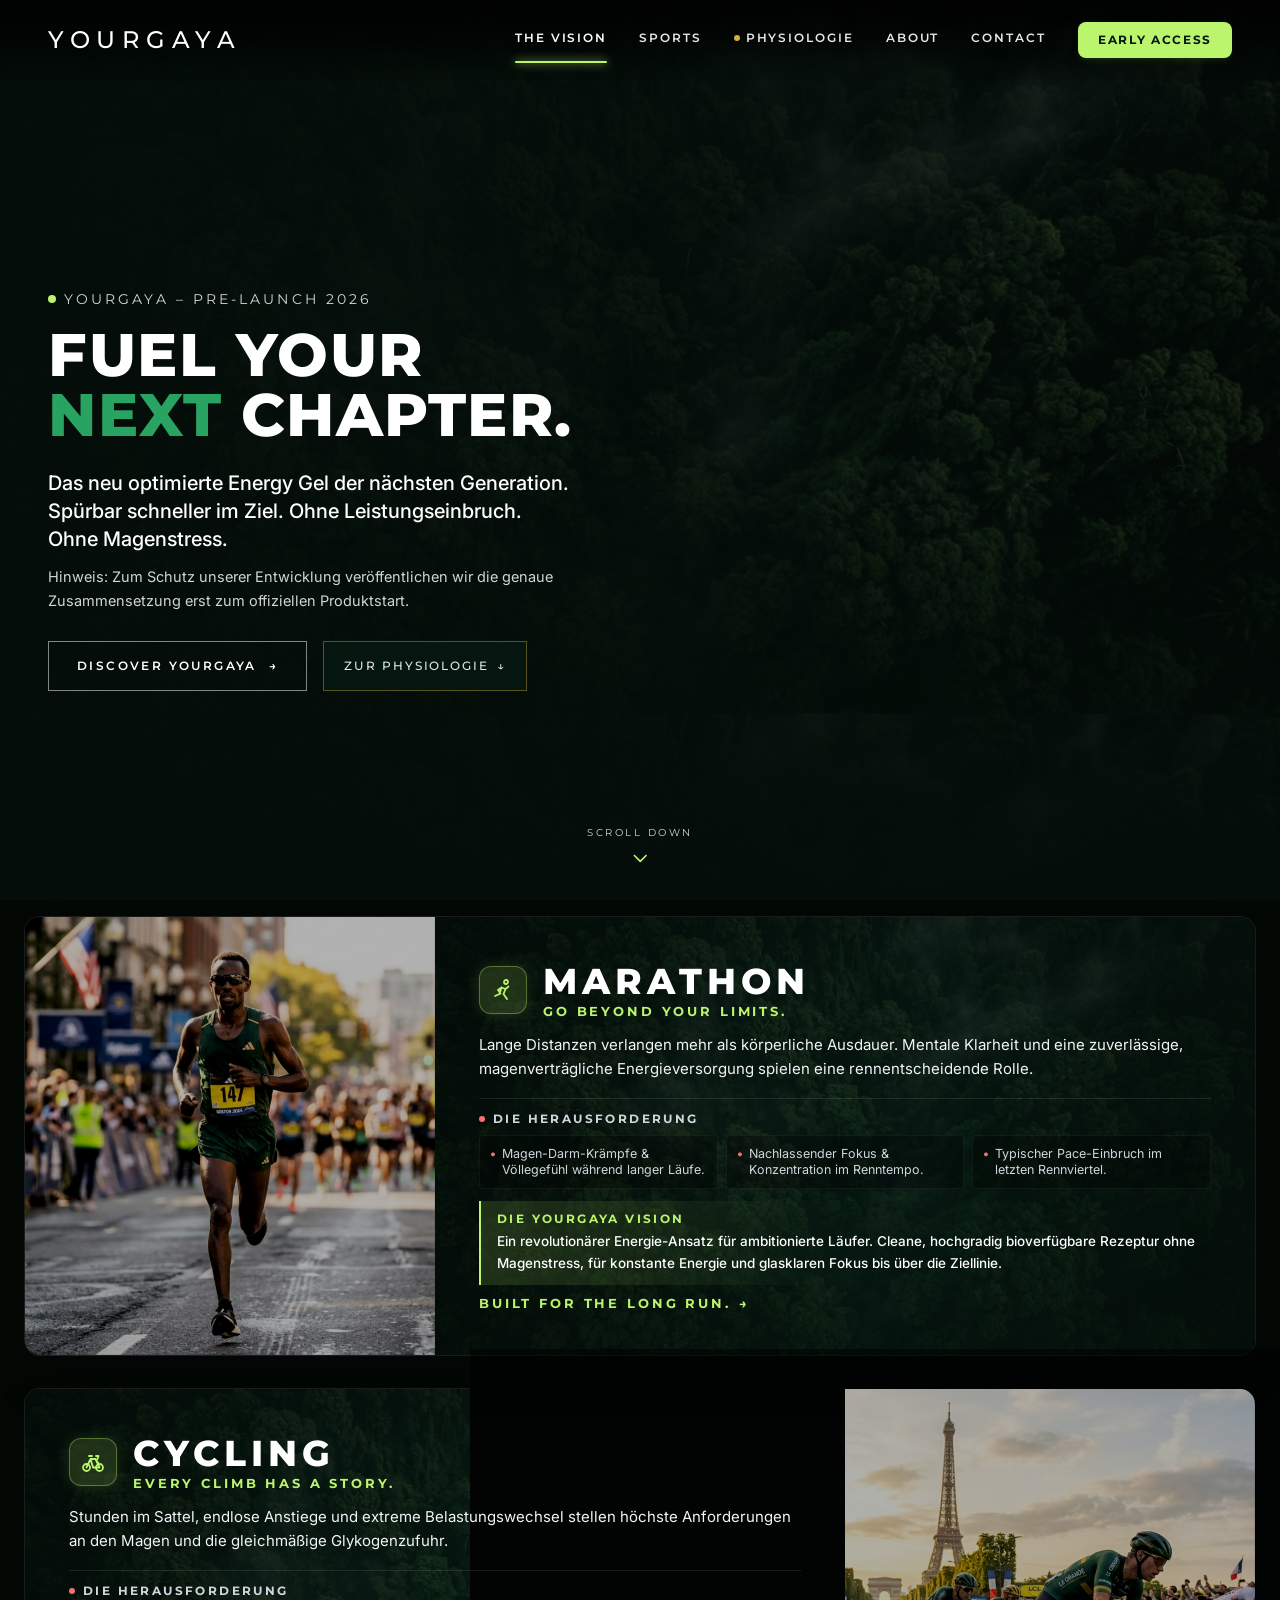
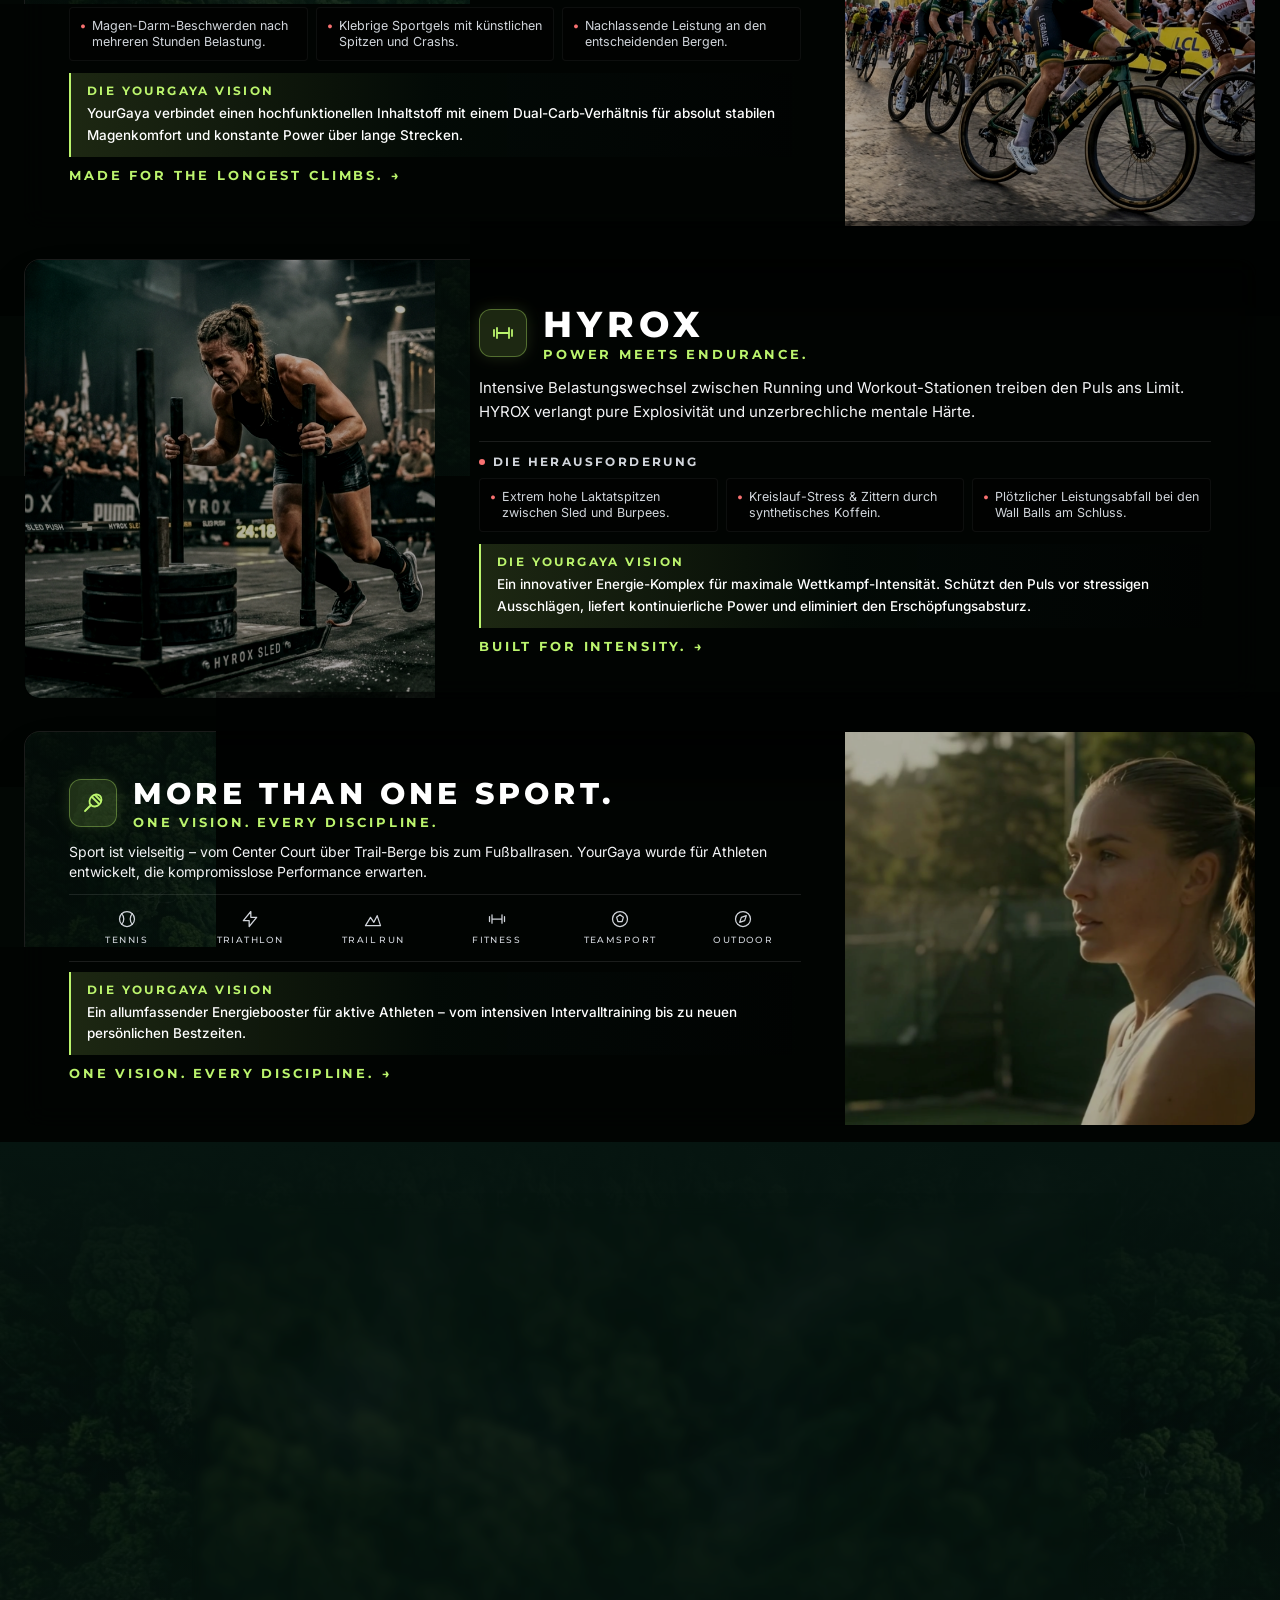
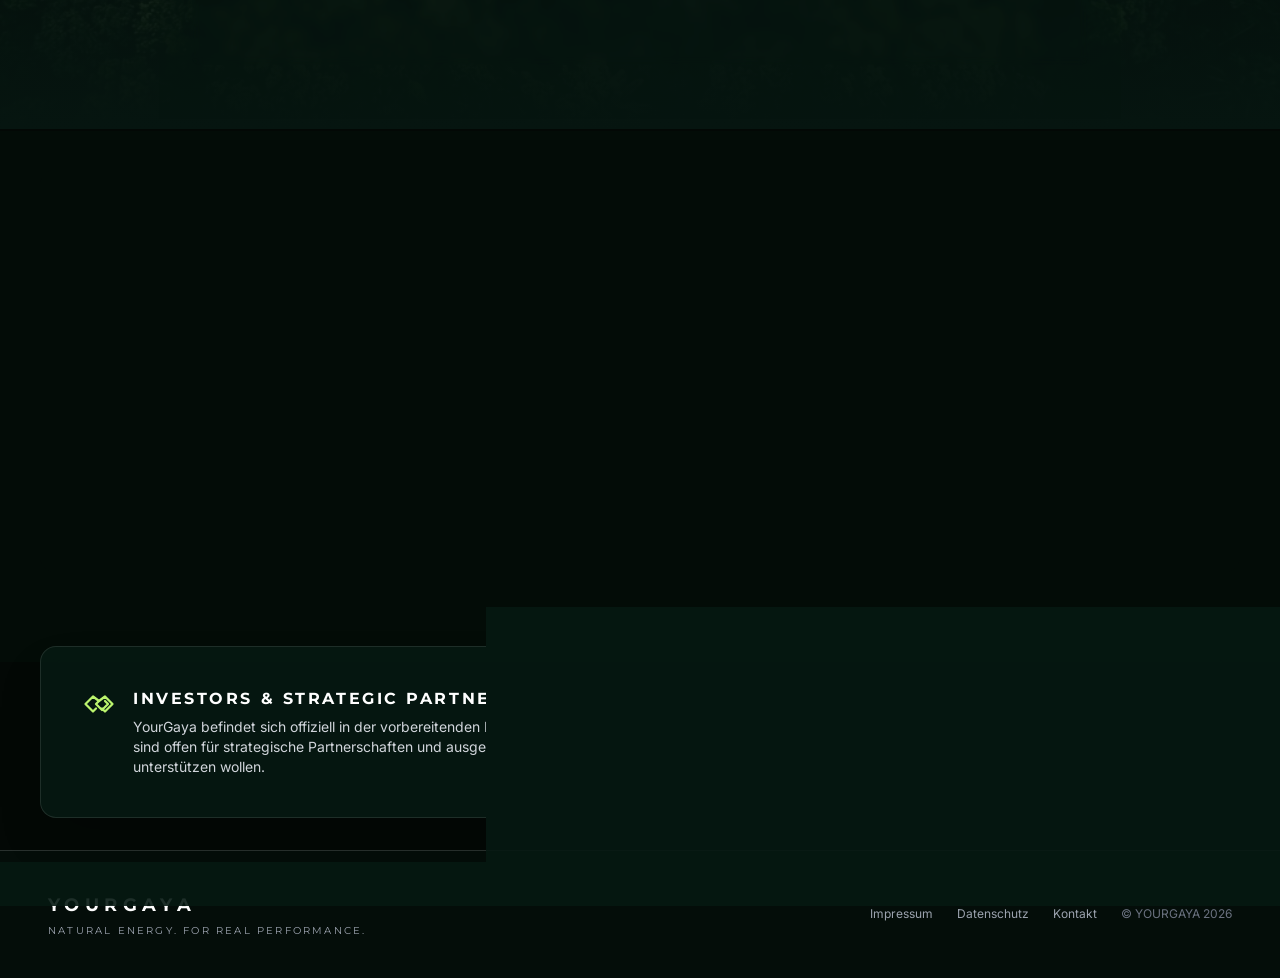
==== commit 36207358: "Add files via upload" ====
--- a/index.html
+++ b/index.html
@@ -67,6 +67,9 @@
 
   <!-- Production Tailwind CSS (Lokal, vorkompiliert & minifiziert – ersetzt 124KB CDN) -->
   <link rel="stylesheet" href="tailwind.min.css">
+
+  <!-- Preload Critical Hero Media (Sofortige Anzeige ohne Verzögerung) -->
+  <link rel="preload" as="image" href="hero_poster.jpg" fetchpriority="high">
   <style>
     :root {
       --bg-dark: #040d09;
@@ -740,7 +743,7 @@
   <!-- ================= HERO SECTION (DESIGN & TYPOGRAFIE EXAKT WIE REFERENZ) ================= -->
   <section id="vision" class="relative min-h-screen flex items-center pt-16 sm:pt-20 overflow-hidden">
     <div class="absolute inset-0 z-0 overflow-hidden">
-      <video id="hero-full-video" src="hero.mp4" autoplay loop muted playsinline preload="auto" class="w-full h-full object-cover object-center transform scale-[1.01]"></video>
+      <video id="hero-full-video" src="hero.mp4" poster="hero_poster.jpg" autoplay loop muted playsinline preload="auto" class="w-full h-full object-cover object-center transform scale-[1.01]"></video>
       <div class="absolute inset-0 bg-gradient-to-r from-gayaDark/95 via-gayaDark/75 to-transparent"></div>
       <div class="absolute inset-0 bg-gradient-to-t from-gayaDark via-transparent to-gayaDark/30"></div>
     </div>
@@ -785,29 +788,70 @@
     </a>
   </section>
 
-<!-- ================= HERO-VIDEO (NATIVE FLÜSSIGE ENDLOSSCHLEIFE 0:00 - 47:09) ================= -->
+<!-- ================= HERO-VIDEO & AUTO-RESUME LOGIK (MOBILE & DESKTOP) ================= -->
 <script>
   document.addEventListener('DOMContentLoaded', () => {
     const heroVideo = document.getElementById('hero-full-video');
+
+    function tryPlayHero() {
+      if (heroVideo && heroVideo.paused) {
+        heroVideo.play().catch(() => {});
+      }
+    }
+
     if (heroVideo) {
-      const cleanSrc = heroVideo.getAttribute('src').split('#')[0];
-      if (heroVideo.getAttribute('src') !== cleanSrc) {
-        heroVideo.setAttribute('src', cleanSrc);
-      }
       heroVideo.muted = true;
       heroVideo.loop = true;
-      heroVideo.play().catch(() => {
-        const playOnInteraction = () => {
+      heroVideo.play().catch(() => {});
+
+      // Fallback: Start bei erster Interaktion (falls Autoplay strikt blockiert ist)
+      const playOnFirstTouch = () => {
+        tryPlayHero();
+        window.removeEventListener('click', playOnFirstTouch);
+        window.removeEventListener('touchstart', playOnFirstTouch);
+        window.removeEventListener('scroll', playOnFirstTouch);
+      };
+      window.addEventListener('click', playOnFirstTouch, { once: true });
+      window.addEventListener('touchstart', playOnFirstTouch, { once: true });
+      window.addEventListener('scroll', playOnFirstTouch, { once: true });
+    }
+
+    // ================= REAKTIVIERUNG BEIM ENTSPERREN / TAB-WECHSEL (PAGE VISIBILITY API) =================
+    // Verhindert, dass das Video nach dem Entsperren des Handys oder Tab-Wechsel als Standbild einfriert!
+    function resumeActiveVideos() {
+      // 1. Hero-Video immer wieder fortsetzen
+      tryPlayHero();
+
+      // 2. Szenen-Videos reaktivieren, falls ihre Sektion gerade aktiv im Viewport läuft
+      document.querySelectorAll('.media-container.playing-video video').forEach(v => {
+        if (v.paused) {
+          v.play().catch(() => {});
+        }
+      });
+    }
+
+    // Erkennt das Entsperren des Smartphone-Bildschirms sowie Tab-Wechsel
+    document.addEventListener('visibilitychange', () => {
+      if (document.visibilityState === 'visible') {
+        resumeActiveVideos();
+      }
+    });
+
+    // Absicherung bei Fokus-Rückkehr (Chrome / Safari App-Wechsel)
+    window.addEventListener('focus', resumeActiveVideos);
+    window.addEventListener('pageshow', () => {
+      resumeActiveVideos();
+    });
+
+    // Mobile-Zusatzabsicherung: Falls der Energiesparmodus Autoplay nach dem Entsperren kurz verzögert,
+    // reaktiviert die allererste Berührung das Video sofort.
+    ['touchstart', 'touchend', 'click', 'scroll'].forEach(evt => {
+      window.addEventListener(evt, () => {
+        if (heroVideo && heroVideo.paused && window.scrollY < window.innerHeight) {
           heroVideo.play().catch(() => {});
-          window.removeEventListener('click', playOnInteraction);
-          window.removeEventListener('touchstart', playOnInteraction);
-          window.removeEventListener('scroll', playOnInteraction);
-        };
-        window.addEventListener('click', playOnInteraction, { once: true });
-        window.addEventListener('touchstart', playOnInteraction, { once: true });
-        window.addEventListener('scroll', playOnInteraction, { once: true });
-      });
-    }
+        }
+      }, { passive: true });
+    });
   });
 </script>
 
@@ -822,7 +866,7 @@
         <!-- Video links (4 Cols) – Schmal & dezent abgedunkelt, lenkt nicht ab -->
         <div class="lg:col-span-4 media-container media-fly-from-left h-full min-h-[260px] sm:min-h-[300px] lg:min-h-full animated" data-start="0" data-end="9.5">
           <img src="still_marathon.jpg" alt="Marathon Läufer an der Spitze" class="still-image absolute inset-0 w-full h-full object-cover object-center">
-          <video src="hero.mp4" muted="" playsinline="" preload="none" class="scene-video absolute inset-0 w-full h-full object-cover object-center"></video>
+          <video src="marathon.mp4" muted playsinline preload="none" loop class="scene-video absolute inset-0 w-full h-full object-cover object-center"></video>
           <!-- Dezent abgedunkelter Look -->
           <div class="absolute inset-0 bg-black/25 pointer-events-none z-12"></div>
           <!-- Sanfter Übergang in den Banner -->
@@ -954,7 +998,7 @@
         <!-- Video rechts (4 Cols) – Schmal & dezent abgedunkelt -->
         <div class="lg:col-span-4 order-1 lg:order-2 media-container media-fly-from-right h-full min-h-[260px] sm:min-h-[300px] lg:min-h-full animated" data-start="10" data-end="19.5">
           <img src="still_cycling.jpg" alt="Rennradfahrer Stadt-Marathon in Paris mit Eiffelturm" class="still-image absolute inset-0 w-full h-full object-cover object-center">
-          <video src="hero.mp4" muted="" playsinline="" preload="none" class="scene-video absolute inset-0 w-full h-full object-cover object-center"></video>
+          <video src="cycling.mp4" muted playsinline preload="none" loop class="scene-video absolute inset-0 w-full h-full object-cover object-center"></video>
           <!-- Dezent abgedunkelter Look -->
           <div class="absolute inset-0 bg-black/25 pointer-events-none z-12"></div>
           <!-- Sanfter Übergang in den Banner -->
@@ -975,7 +1019,7 @@
         <!-- Video links (4 Cols) – Schmal & dezent abgedunkelt -->
         <div class="lg:col-span-4 media-container media-fly-from-left h-full min-h-[260px] sm:min-h-[300px] lg:min-h-full animated" data-start="20" data-end="29.5">
           <img src="still_hyrox.jpg" alt="HYROX Functional Fitness Arena Sled Push" class="still-image absolute inset-0 w-full h-full object-cover object-center">
-          <video src="hero.mp4" muted="" playsinline="" preload="none" class="scene-video absolute inset-0 w-full h-full object-cover object-center"></video>
+          <video src="hyrox.mp4" muted playsinline preload="none" loop class="scene-video absolute inset-0 w-full h-full object-cover object-center"></video>
           <!-- Dezent abgedunkelter Look -->
           <div class="absolute inset-0 bg-black/25 pointer-events-none z-12"></div>
           <!-- Sanfter Übergang in den Banner -->
@@ -1614,11 +1658,15 @@
       const mediaContainers = document.querySelectorAll('.media-container');
 
       // WICHTIG: Lazy-Loading für untere Videoszenen.
-      // Verhindert, dass beim Seitenstart 5 Videos gleichzeitig 125 MB über die Leitung saugen,
-      // wodurch das obere Hero-Video nicht mehr ruckelt oder hängen bleibt!
+      // Verhindert Bandbreitenkonflikte, damit das obere Hero-Video 100% Bandbreite hat
+      // und ab der ersten Sekunde absolut verzögerungsfrei & flüssig durchläuft!
       const mediaLazyObserver = new IntersectionObserver((entries) => {
         entries.forEach(entry => {
           if (entry.isIntersecting) {
+            const isMulti = entry.target.closest('#multi-sport') !== null;
+            // Mobil-Schutz: Erste 3 Sportarten bleiben auf Handys reine Standbilder (spart Daten & Akku)
+            if (isMobileDevice() && !isMulti) return;
+
             const video = entry.target.querySelector('video');
             if (video && video.preload !== 'auto') {
               video.preload = 'auto';
@@ -1627,7 +1675,7 @@
           }
         });
       }, {
-        rootMargin: '600px 0px 600px 0px'
+        rootMargin: '120px 0px 120px 0px'
       });
       mediaContainers.forEach(c => mediaLazyObserver.observe(c));
 
@@ -1637,30 +1685,11 @@
         const isMultiSport = container.closest('#multi-sport') !== null;
         const isMarathon = container.closest('#marathon') !== null;
         const targetPlaybackRate = isMarathon ? 1.0 : 0.85;
-        const startTime = parseFloat(container.dataset.start || '0');
-        const endTime = parseFloat(container.dataset.end || '9.5');
         let startTimeout = null;
 
-        if (isMultiSport) {
+        if (video) {
           video.loop = true;
-          video.playbackRate = 0.85;
-        } else {
-          video.addEventListener('loadedmetadata', () => {
-            if (!isMobileDevice()) {
-              video.currentTime = startTime;
-              video.playbackRate = targetPlaybackRate;
-            }
-          });
-
-          video.addEventListener('timeupdate', () => {
-            if (!isMobileDevice()) {
-              if (video.currentTime >= endTime || video.currentTime < startTime) {
-                video.currentTime = startTime;
-                video.playbackRate = targetPlaybackRate;
-                video.play().catch(() => {});
-              }
-            }
-          });
+          video.playbackRate = targetPlaybackRate;
         }
 
         const videoObserver = new IntersectionObserver((entries) => {
@@ -1669,7 +1698,7 @@
               // Mobil-Schutz: Erste 3 Sportarten bleiben auf Handys reines Standbild
               if (isMobileDevice() && !isMultiSport) {
                 container.classList.remove('playing-video');
-                video.pause();
+                if (video) video.pause();
                 return;
               }
 
@@ -1682,28 +1711,22 @@
               }
 
               startTimeout = setTimeout(() => {
-                if (!isMultiSport) {
-                  if (Math.abs(video.currentTime - startTime) > (endTime - startTime)) {
-                    video.currentTime = startTime;
+                if (video) {
+                  video.playbackRate = targetPlaybackRate;
+                  const playPromise = video.play();
+                  if (playPromise !== undefined) {
+                    playPromise.then(() => {
+                      // Sofort klarer Übergang ohne Unschärfe/Skalierungsartefakte
+                      container.classList.add('playing-video');
+                      if (badgeText) badgeText.textContent = 'Live Scene Active';
+                    }).catch(() => {});
                   }
-                  video.playbackRate = targetPlaybackRate;
-                } else {
-                  video.playbackRate = 0.85;
-                }
-
-                const playPromise = video.play();
-                if (playPromise !== undefined) {
-                  playPromise.then(() => {
-                    // Sofort klarer Übergang ohne Unschärfe/Skalierungsartefakte
-                    container.classList.add('playing-video');
-                    if (badgeText) badgeText.textContent = 'Live Scene Active';
-                  }).catch(() => {});
                 }
               }, delay);
             } else {
               clearTimeout(startTimeout);
               container.classList.remove('playing-video');
-              video.pause();
+              if (video) video.pause();
               if (badgeText) badgeText.textContent = 'Standbild • Video bereit';
             }
           });
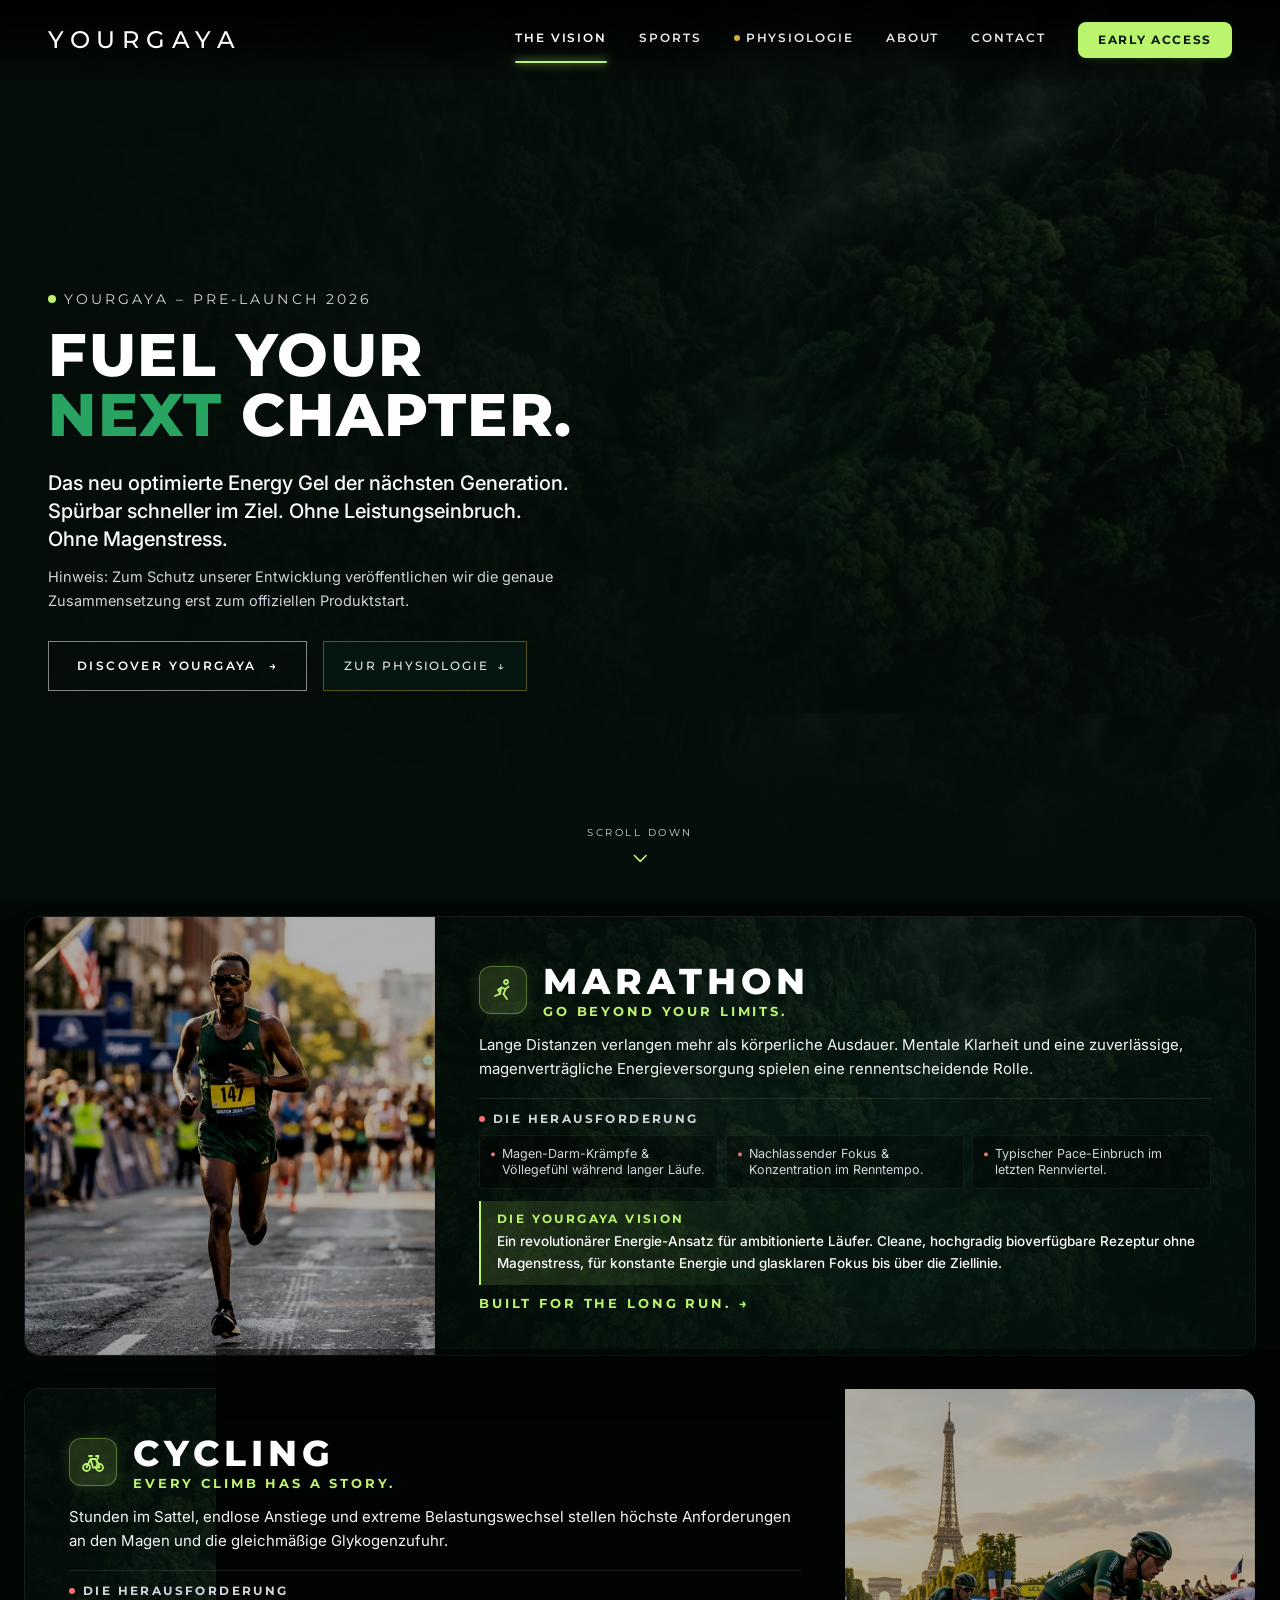
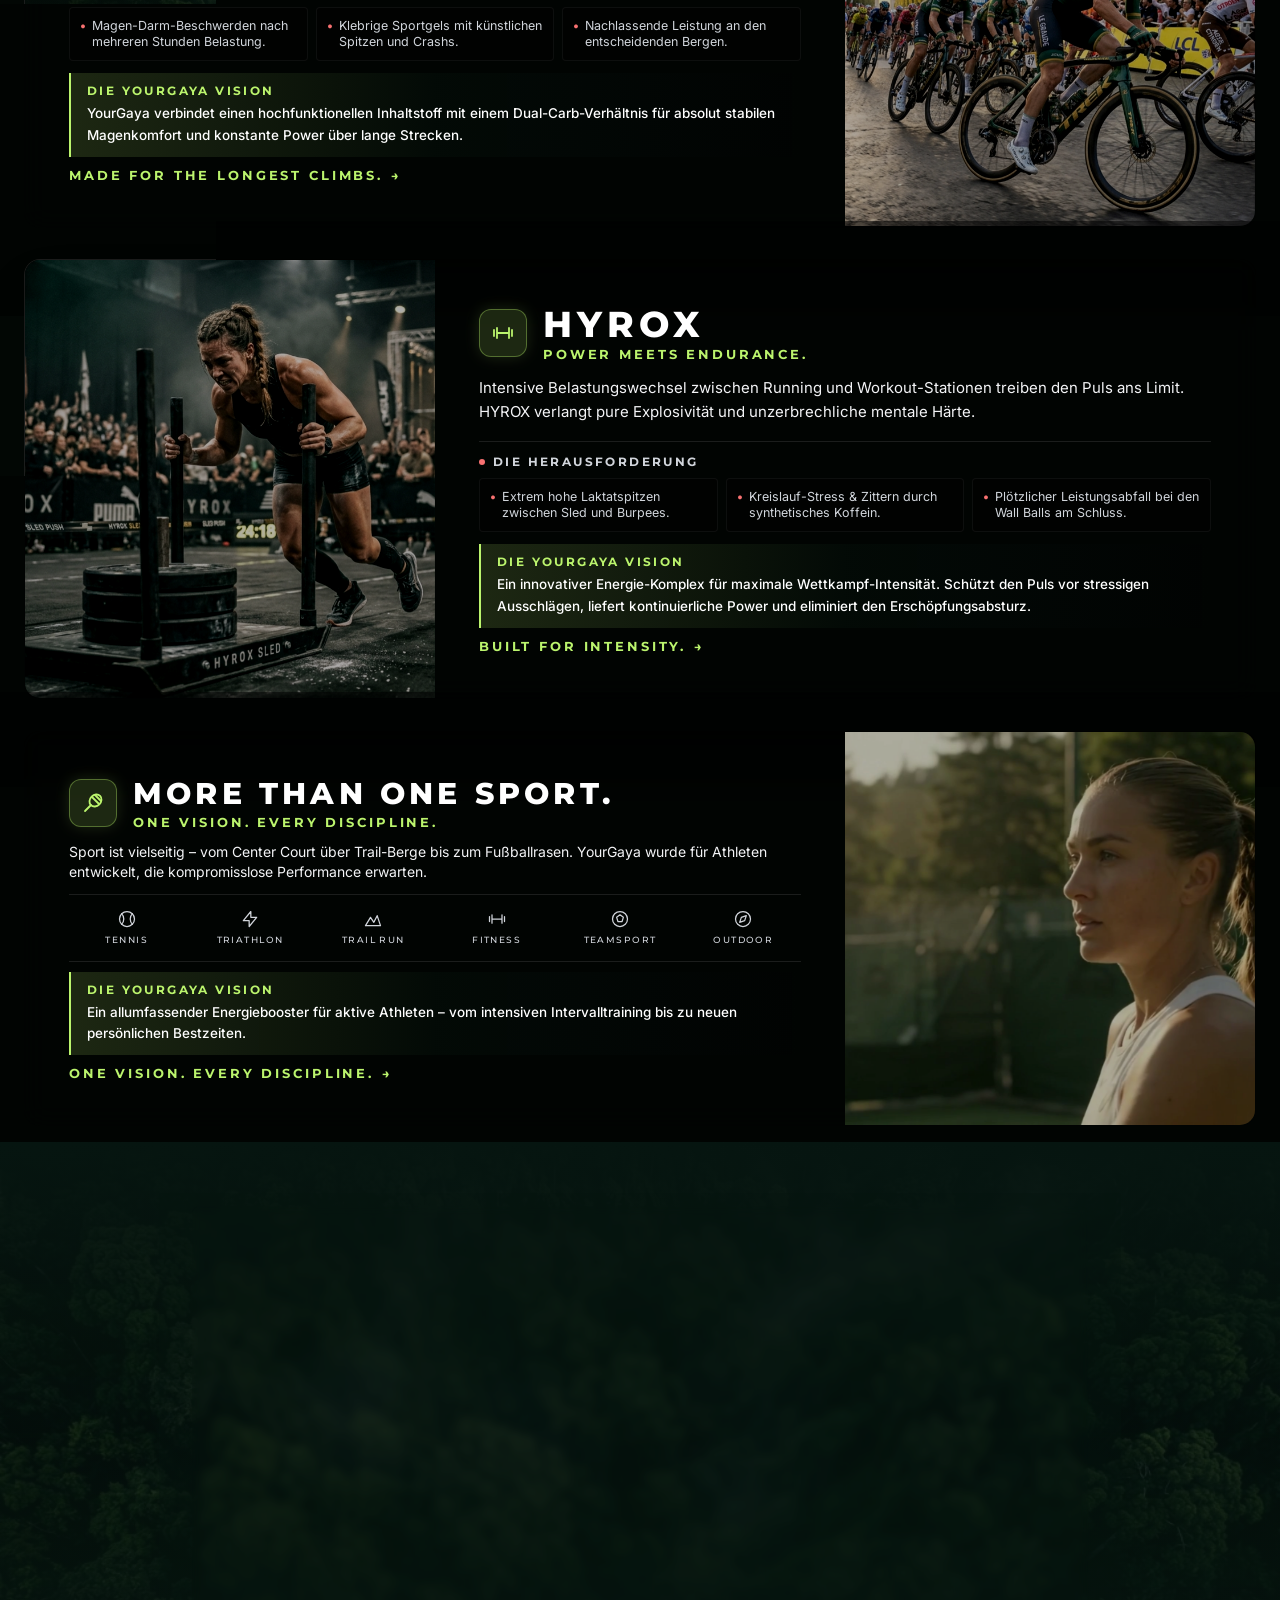
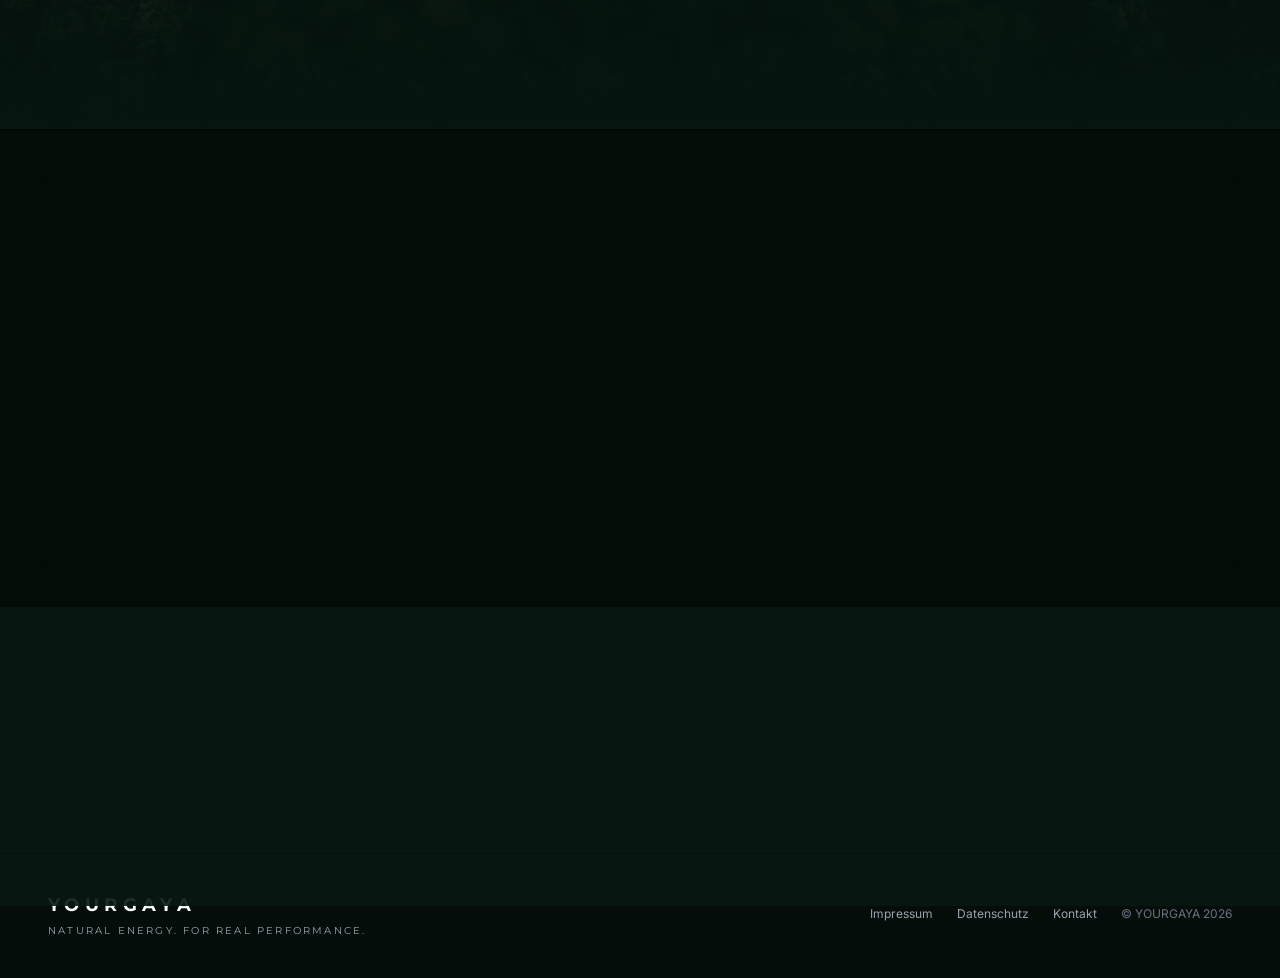
==== commit d17861f8: "Add files via upload" ====
--- a/index.html
+++ b/index.html
@@ -743,7 +743,7 @@
   <!-- ================= HERO SECTION (DESIGN & TYPOGRAFIE EXAKT WIE REFERENZ) ================= -->
   <section id="vision" class="relative min-h-screen flex items-center pt-16 sm:pt-20 overflow-hidden">
     <div class="absolute inset-0 z-0 overflow-hidden">
-      <video id="hero-full-video" src="hero.mp4" poster="hero_poster.jpg" autoplay loop muted playsinline preload="auto" class="w-full h-full object-cover object-center transform scale-[1.01]"></video>
+      <video id="hero-full-video" src="hero.mp4" poster="hero_poster.jpg" autoplay loop muted playsinline webkit-playsinline preload="auto" class="w-full h-full object-cover object-center transform scale-[1.01]"></video>
       <div class="absolute inset-0 bg-gradient-to-r from-gayaDark/95 via-gayaDark/75 to-transparent"></div>
       <div class="absolute inset-0 bg-gradient-to-t from-gayaDark via-transparent to-gayaDark/30"></div>
     </div>
@@ -788,69 +788,101 @@
     </a>
   </section>
 
-<!-- ================= HERO-VIDEO & AUTO-RESUME LOGIK (MOBILE & DESKTOP) ================= -->
+<!-- ================= HERO-VIDEO & IPHONE AUTO-RESUME WATCHDOG ================= -->
 <script>
   document.addEventListener('DOMContentLoaded', () => {
     const heroVideo = document.getElementById('hero-full-video');
-
-    function tryPlayHero() {
-      if (heroVideo && heroVideo.paused) {
-        heroVideo.play().catch(() => {});
-      }
-    }
-
-    if (heroVideo) {
+    if (!heroVideo) return;
+
+    // 1. Strikte iOS WebKit Attribute sicherstellen
+    heroVideo.muted = true;
+    heroVideo.defaultMuted = true;
+    heroVideo.loop = true;
+    heroVideo.playsInline = true;
+    heroVideo.setAttribute('playsinline', '');
+    heroVideo.setAttribute('webkit-playsinline', '');
+
+    function kickstartHero() {
+      if (!heroVideo) return;
       heroVideo.muted = true;
-      heroVideo.loop = true;
-      heroVideo.play().catch(() => {});
-
-      // Fallback: Start bei erster Interaktion (falls Autoplay strikt blockiert ist)
-      const playOnFirstTouch = () => {
-        tryPlayHero();
-        window.removeEventListener('click', playOnFirstTouch);
-        window.removeEventListener('touchstart', playOnFirstTouch);
-        window.removeEventListener('scroll', playOnFirstTouch);
-      };
-      window.addEventListener('click', playOnFirstTouch, { once: true });
-      window.addEventListener('touchstart', playOnFirstTouch, { once: true });
-      window.addEventListener('scroll', playOnFirstTouch, { once: true });
-    }
-
-    // ================= REAKTIVIERUNG BEIM ENTSPERREN / TAB-WECHSEL (PAGE VISIBILITY API) =================
-    // Verhindert, dass das Video nach dem Entsperren des Handys oder Tab-Wechsel als Standbild einfriert!
-    function resumeActiveVideos() {
-      // 1. Hero-Video immer wieder fortsetzen
-      tryPlayHero();
-
-      // 2. Szenen-Videos reaktivieren, falls ihre Sektion gerade aktiv im Viewport läuft
-      document.querySelectorAll('.media-container.playing-video video').forEach(v => {
-        if (v.paused) {
-          v.play().catch(() => {});
+      const promise = heroVideo.play();
+      if (promise !== undefined) {
+        promise.catch(() => {});
+      }
+    }
+
+    // Initialer Start
+    kickstartHero();
+
+    // 2. iOS Freeze-Watchdog: Prüft, ob das Video nach dem Entsperren wirklich läuft oder im Limbo hängt
+    let watchdogTimer = null;
+    function verifyHeroPlayback() {
+      if (document.visibilityState !== 'visible') return;
+      if (window.scrollY > window.innerHeight) return;
+
+      const initialTime = heroVideo.currentTime;
+      clearTimeout(watchdogTimer);
+      watchdogTimer = setTimeout(() => {
+        if (document.visibilityState === 'visible' && window.scrollY < window.innerHeight) {
+          // iOS WebKit Bug: heroVideo.paused ist oft false, aber currentTime steht still (Decoder eingefroren)
+          if (heroVideo.paused || heroVideo.currentTime === initialTime) {
+            heroVideo.muted = true;
+            // Nudge zwingt den iOS Hardware-Decoder, einen neuen Frame zu rendern
+            if (!heroVideo.paused && heroVideo.currentTime === initialTime && heroVideo.duration > 0) {
+              try { heroVideo.currentTime += 0.05; } catch(e) {}
+            }
+            kickstartHero();
+          }
         }
-      });
-    }
-
-    // Erkennt das Entsperren des Smartphone-Bildschirms sowie Tab-Wechsel
-    document.addEventListener('visibilitychange', () => {
+      }, 350);
+    }
+
+    // 3. Reaktivierung beim Entsperren des Handys / Tab-Wechsel (Page Visibility API)
+    // iOS WebKit benötigt 150-300ms, um die Hardware-Ressourcen des Decoders nach dem Standby neu zuzuordnen.
+    function handleWakeup() {
       if (document.visibilityState === 'visible') {
-        resumeActiveVideos();
+        // Erste Wiederaufnahme nach 200ms (verhindert Race Condition beim Aufwachen)
+        setTimeout(() => {
+          kickstartHero();
+          verifyHeroPlayback();
+        }, 200);
+
+        // Zweiter Kontroll-Check nach 600ms
+        setTimeout(() => {
+          verifyHeroPlayback();
+        }, 600);
+
+        // Aktive untere Szenen-Videos reaktivieren, falls sichtbar
+        document.querySelectorAll('.media-container.playing-video video').forEach(v => {
+          if (v.paused) v.play().catch(() => {});
+        });
+      }
+    }
+
+    document.addEventListener('visibilitychange', handleWakeup);
+    window.addEventListener('pageshow', handleWakeup);
+    window.addEventListener('focus', handleWakeup);
+
+    // 4. Native Pause-Überwachung: Wenn iOS das Video beim Sperren pausiert
+    heroVideo.addEventListener('pause', () => {
+      if (document.visibilityState === 'visible' && window.scrollY < window.innerHeight) {
+        setTimeout(kickstartHero, 200);
       }
     });
 
-    // Absicherung bei Fokus-Rückkehr (Chrome / Safari App-Wechsel)
-    window.addEventListener('focus', resumeActiveVideos);
-    window.addEventListener('pageshow', () => {
-      resumeActiveVideos();
-    });
-
-    // Mobile-Zusatzabsicherung: Falls der Energiesparmodus Autoplay nach dem Entsperren kurz verzögert,
-    // reaktiviert die allererste Berührung das Video sofort.
+    // 5. User-Interaction Trigger (iOS hebt bei Touch/Scroll alle Autoplay-Restriktionen auf)
+    function onUserInteraction() {
+      if (window.scrollY < window.innerHeight) {
+        if (heroVideo.paused) {
+          kickstartHero();
+        } else {
+          verifyHeroPlayback();
+        }
+      }
+    }
+
     ['touchstart', 'touchend', 'click', 'scroll'].forEach(evt => {
-      window.addEventListener(evt, () => {
-        if (heroVideo && heroVideo.paused && window.scrollY < window.innerHeight) {
-          heroVideo.play().catch(() => {});
-        }
-      }, { passive: true });
+      window.addEventListener(evt, onUserInteraction, { passive: true });
     });
   });
 </script>
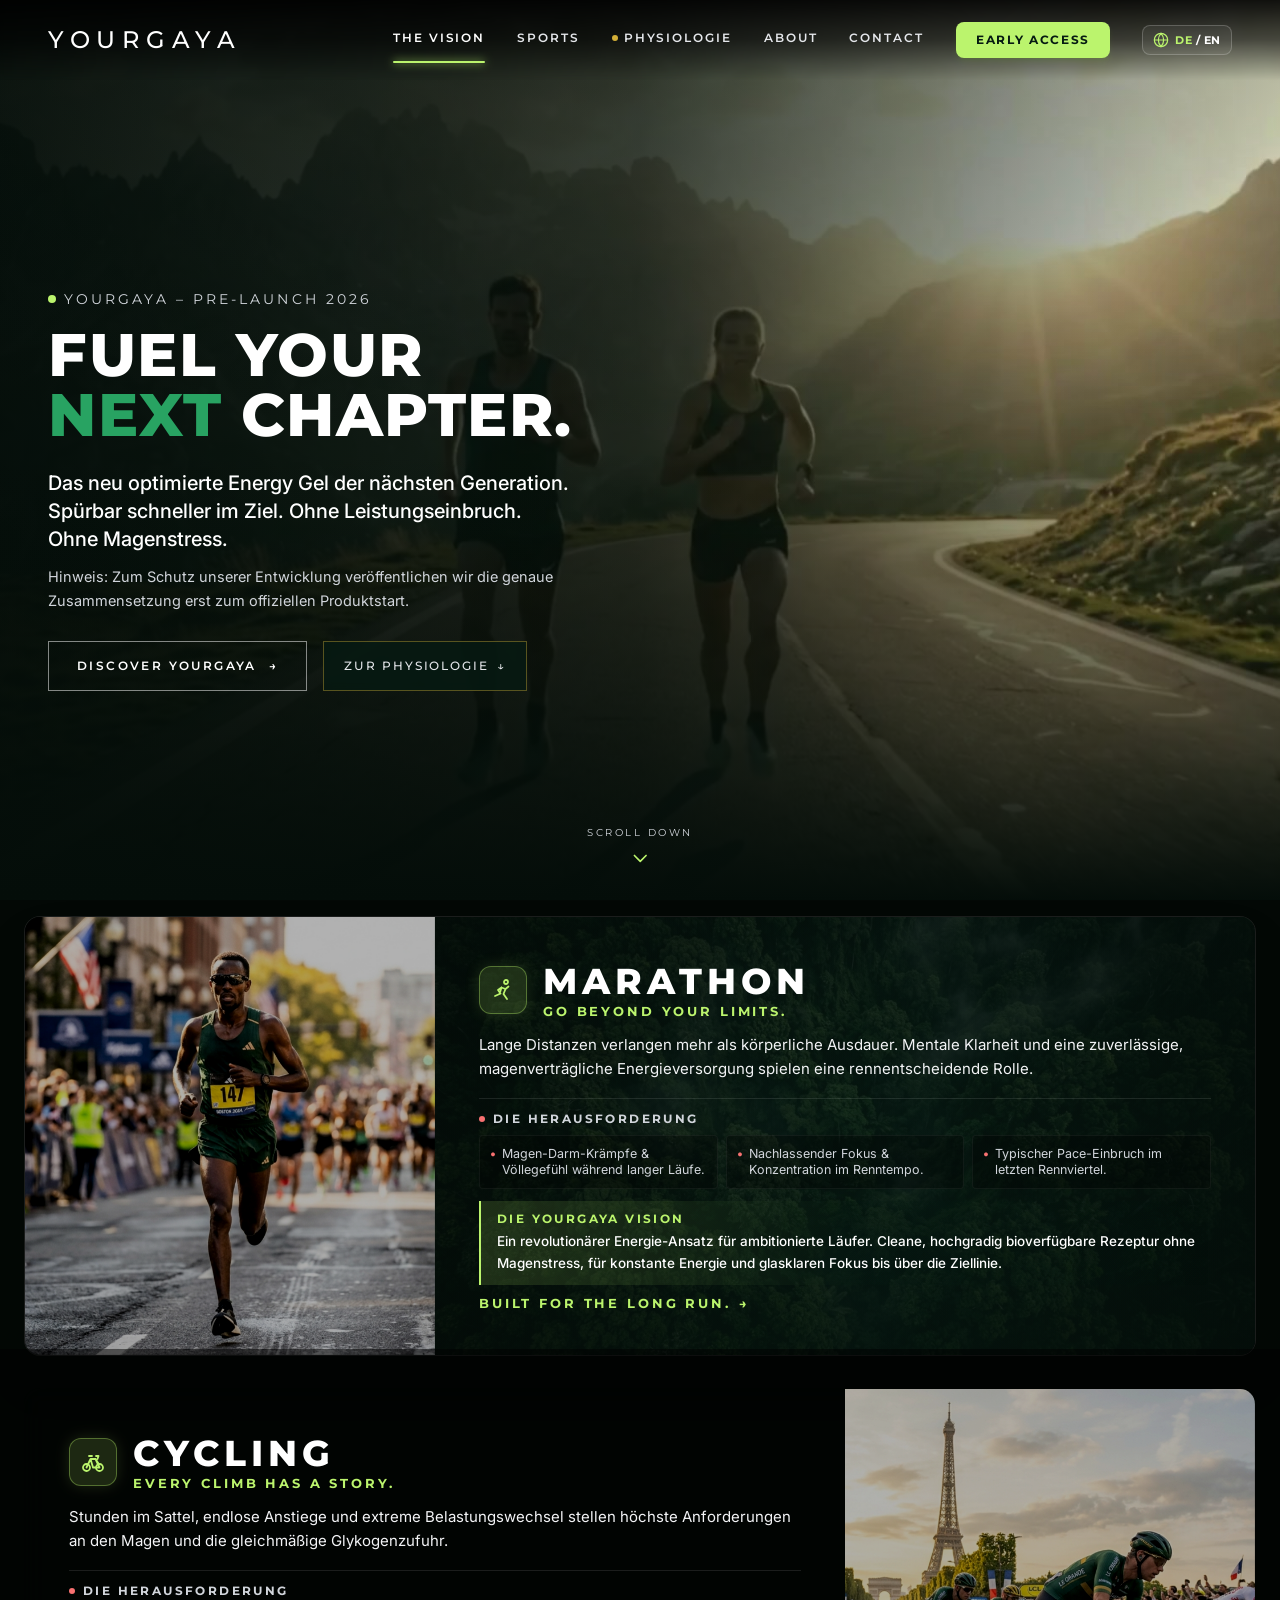
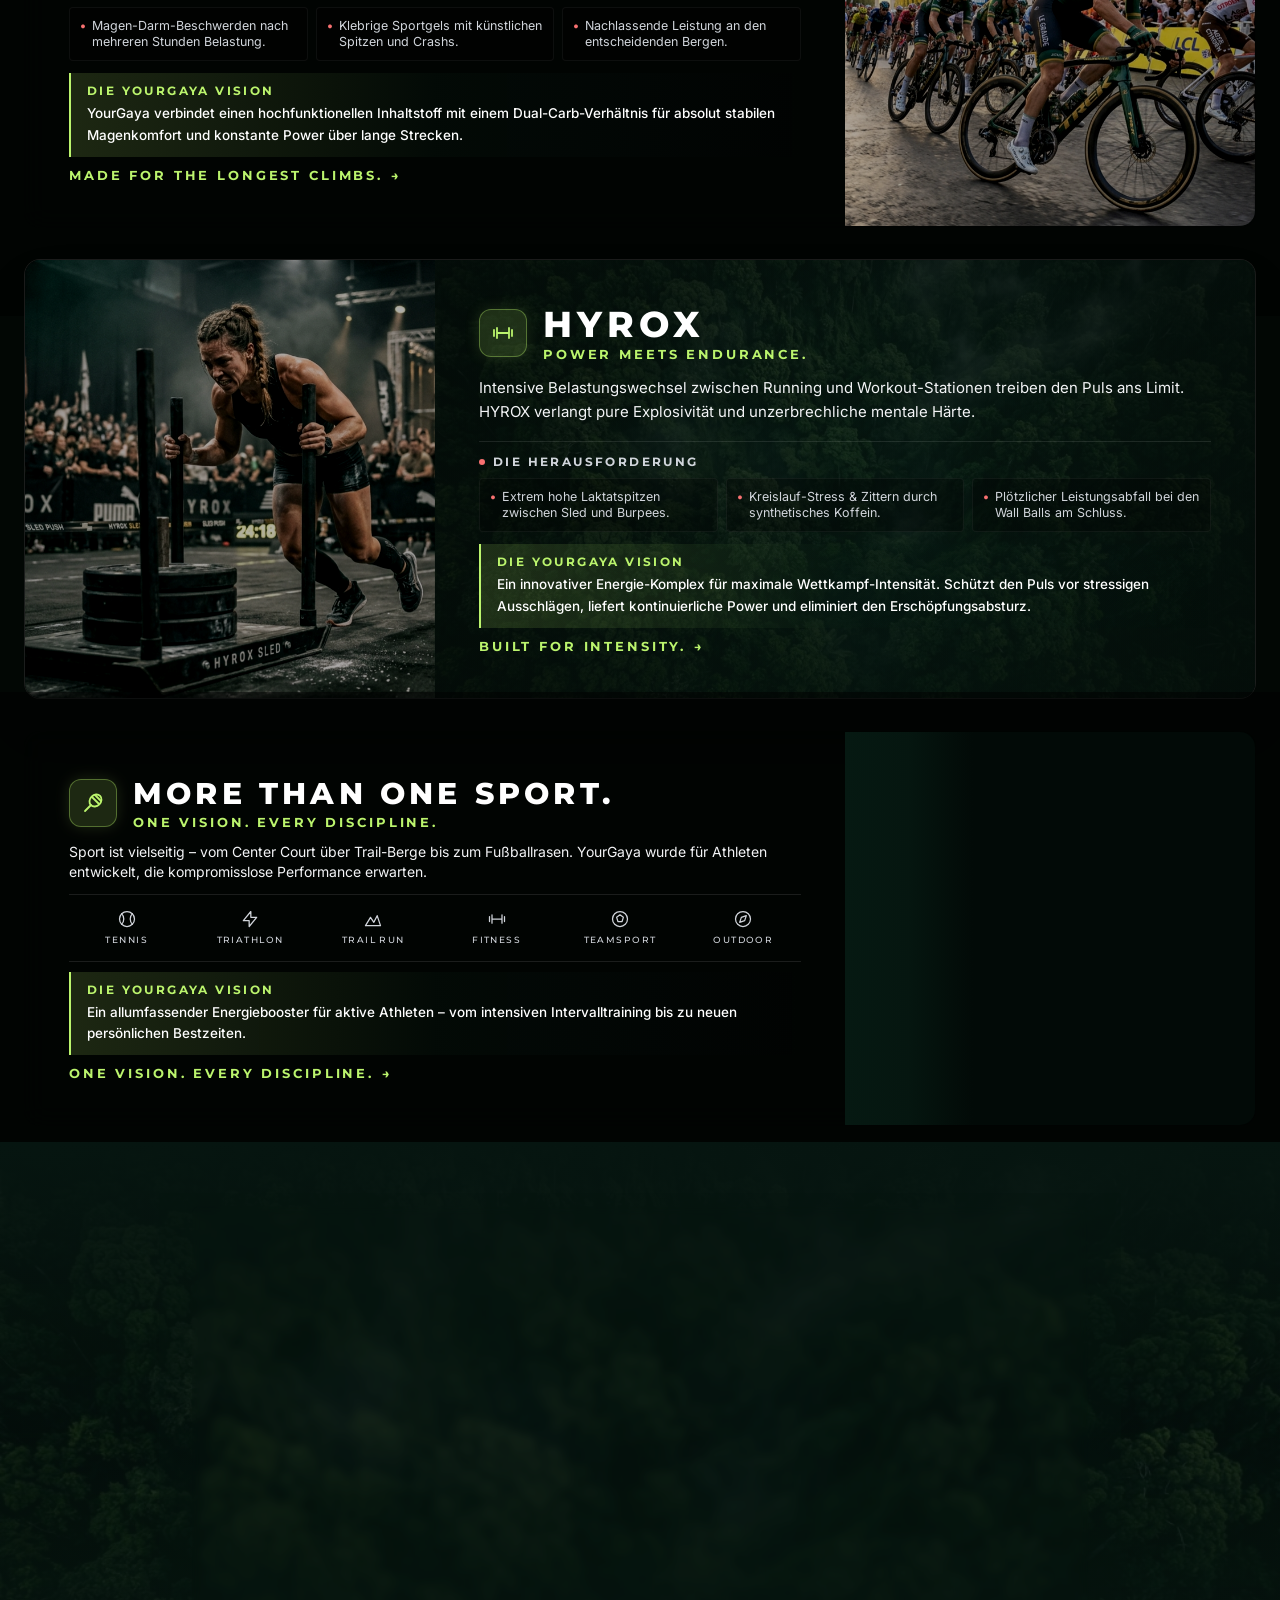
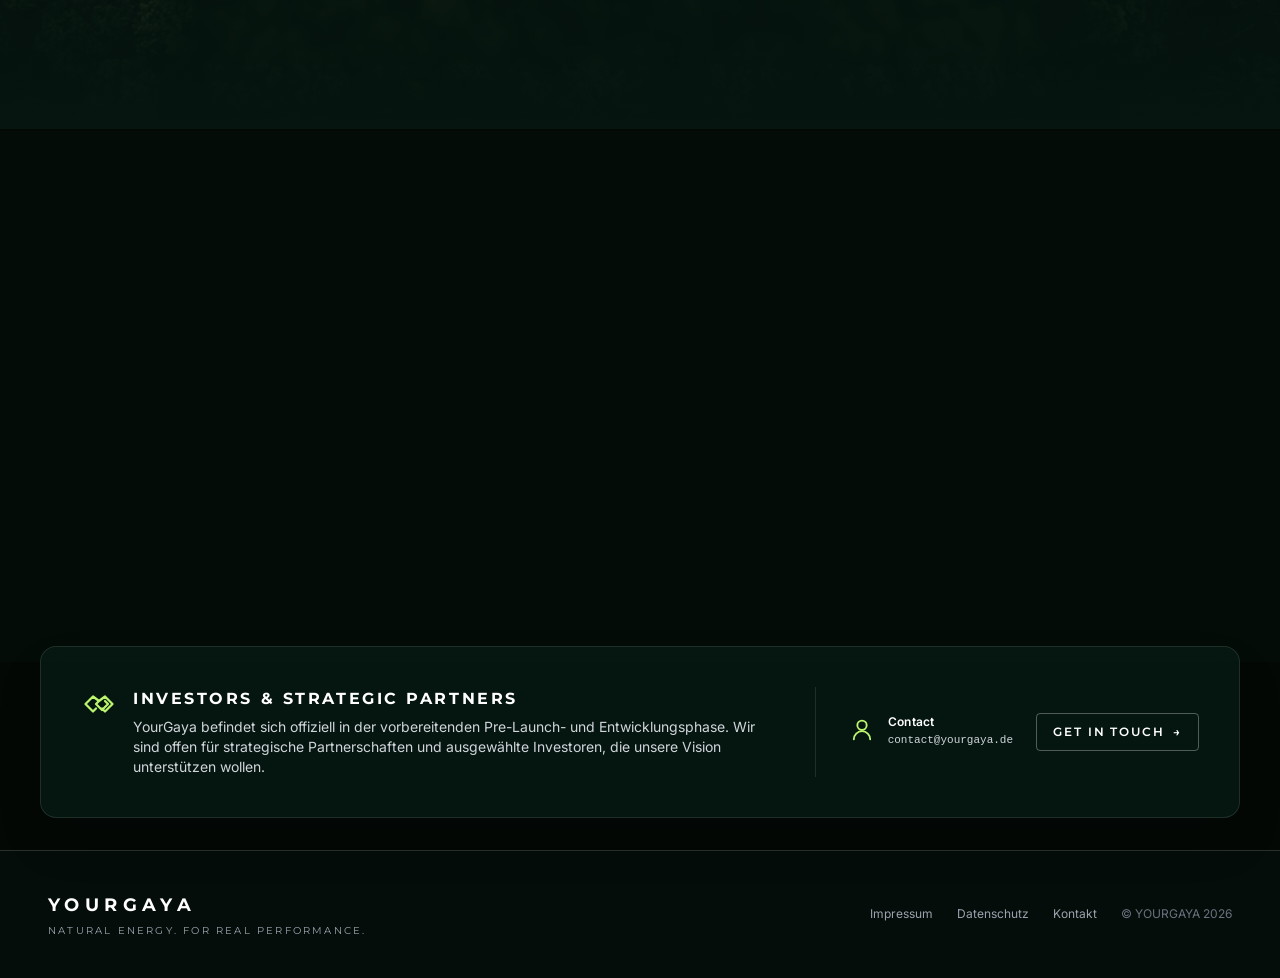
==== commit b49a63ff: "Add files via upload" ====
--- a/index.html
+++ b/index.html
@@ -676,7 +676,7 @@
         </a>
         <a href="#graph-section" class="nav-item text-gray-200 hover:text-gayaGoldBright transition pb-1 flex items-center gap-1.5">
           <span class="w-1.5 h-1.5 rounded-full bg-gayaGold animate-pulse"></span>
-          PHYSIOLOGIE
+          <span data-i18n="nav.physio">PHYSIOLOGIE</span>
         </a>
         <a href="#multi-sport" class="nav-item text-gray-200 hover:text-white transition pb-1">
           ABOUT
@@ -685,14 +685,36 @@
           CONTACT
         </a>
         <a href="#waitlist" class="bg-[#bbf46d] hover:bg-[#aef058] text-[#051a11] font-display font-bold text-xs px-5 py-2.5 rounded-lg tracking-[0.14em] transition shadow-md shadow-lime-500/10 ml-2">
-          EARLY ACCESS
+          <span data-i18n="nav.earlyAccess">EARLY ACCESS</span>
         </a>
+
+        <!-- Clean Language Switcher (Desktop) -->
+        <button id="lang-switch-desktop" onclick="toggleLanguage()" aria-label="Switch Language / Sprache wechseln" class="ml-2 flex items-center gap-1.5 px-2.5 py-1.5 rounded-lg border border-white/20 hover:border-gayaAccent/60 bg-white/5 hover:bg-gayaAccent/10 text-white transition group cursor-pointer shadow-sm">
+          <svg class="w-4 h-4 text-gayaAccent group-hover:scale-110 transition-transform" fill="none" stroke="currentColor" stroke-width="1.8" viewBox="0 0 24 24">
+            <circle cx="12" cy="12" r="10"></circle>
+            <path d="M2 12h20M12 2a15.3 15.3 0 0 1 4 10 15.3 15.3 0 0 1-4 10 15.3 15.3 0 0 1-4-10 15.3 15.3 0 0 1 4-10z"></path>
+          </svg>
+          <span class="font-display text-[11px] font-bold tracking-wider uppercase">
+            <span class="lang-label-de text-gayaAccent">DE</span>
+            <span class="text-white/30 mx-0.5">/</span>
+            <span class="lang-label-en text-white/50 group-hover:text-white">EN</span>
+          </span>
+        </button>
       </nav>
 
       <!-- Mobile Button & Hamburger Toggle -->
       <div class="flex md:hidden items-center gap-2">
+        <!-- Clean Mobile Language Toggle -->
+        <button id="lang-switch-mobile" onclick="toggleLanguage()" aria-label="Switch Language / Sprache wechseln" class="flex items-center gap-1 px-2 py-1.5 rounded-lg border border-white/15 bg-white/5 text-white hover:text-gayaAccent transition cursor-pointer">
+          <svg class="w-3.5 h-3.5 text-gayaAccent" fill="none" stroke="currentColor" stroke-width="1.8" viewBox="0 0 24 24">
+            <circle cx="12" cy="12" r="10"></circle>
+            <path d="M2 12h20M12 2a15.3 15.3 0 0 1 4 10 15.3 15.3 0 0 1-4 10 15.3 15.3 0 0 1-4-10 15.3 15.3 0 0 1 4-10z"></path>
+          </svg>
+          <span class="lang-mobile-indicator font-display text-[10.5px] font-bold tracking-wider text-gayaAccent">EN</span>
+        </button>
+
         <a href="#waitlist" class="bg-[#bbf46d] hover:bg-[#aef058] text-[#051a11] font-display font-bold text-[11px] px-3 py-1.5 rounded-lg tracking-[0.12em] transition">
-          EARLY ACCESS
+          <span data-i18n="nav.earlyAccess">EARLY ACCESS</span>
         </a>
         <button id="mobile-menu-toggle" onclick="toggleMobileMenu()" aria-label="Menü umschalten" class="text-white hover:text-gayaAccent p-1.5 rounded-lg border border-white/10 hover:border-white/25 bg-white/5 transition flex items-center justify-center cursor-pointer">
           <svg id="hamburger-icon" class="w-5 h-5 text-gray-200" fill="none" stroke="currentColor" stroke-width="2" viewBox="0 0 24 24">
@@ -719,7 +741,7 @@
         <a href="#graph-section" onclick="closeMobileMenu()" class="mobile-nav-link text-gray-200 hover:text-gayaGoldBright py-2.5 border-b border-white/5 transition flex items-center justify-between">
           <span class="flex items-center gap-2">
             <span class="w-2 h-2 rounded-full bg-gayaGold animate-pulse"></span>
-            PHYSIOLOGIE
+            <span data-i18n="nav.physio">PHYSIOLOGIE</span>
           </span>
           <span class="text-[10px] text-gayaGold">03</span>
         </a>
@@ -733,8 +755,18 @@
         </a>
         <div class="pt-2">
           <a href="#waitlist" onclick="closeMobileMenu()" class="block text-center bg-[#bbf46d] hover:bg-[#aef058] text-[#051a11] font-display font-bold text-xs py-3 rounded-lg tracking-[0.16em] transition shadow-lg shadow-lime-500/20">
-            EARLY ACCESS SICHERN
+            <span data-i18n="nav.earlyAccessDrawer">EARLY ACCESS SICHERN</span>
           </a>
+        </div>
+
+        <!-- Clean Mobile Drawer Language Row -->
+        <div class="pt-3 border-t border-white/10 flex items-center justify-between">
+          <span class="text-[11px] text-gray-400 font-display uppercase tracking-widest" data-i18n="nav.langLabel">Sprache / Language</span>
+          <button onclick="toggleLanguage()" class="flex items-center gap-1.5 px-3 py-1.5 rounded-lg border border-white/20 bg-white/5 text-white text-xs font-display font-bold cursor-pointer">
+            <span class="lang-label-de text-gayaAccent">DE</span>
+            <span class="text-white/30 mx-0.5">/</span>
+            <span class="lang-label-en text-white/50">EN</span>
+          </button>
         </div>
       </div>
     </div>
@@ -752,27 +784,27 @@
       <div id="hero-header-content" class="max-w-xl transition-all duration-300">
         <p class="font-display text-[10.5px] sm:text-xs md:text-sm tracking-[0.22em] text-gray-300 uppercase mb-2.5 sm:mb-4 flex items-center gap-2">
           <span class="w-1.5 h-1.5 sm:w-2 sm:h-2 rounded-full bg-gayaAccent animate-ping"></span>
-          YOURGAYA – PRE-LAUNCH 2026
+          <span data-i18n="hero.badge">YOURGAYA – PRE-LAUNCH 2026</span>
         </p>
-        <h1 id="hero-title" class="font-display font-extrabold text-2xl sm:text-5xl lg:text-6xl leading-[1.08] tracking-wide uppercase text-white mb-3.5 sm:mb-6">
+        <h1 id="hero-title" data-i18n="hero.title" class="font-display font-extrabold text-2xl sm:text-5xl lg:text-6xl leading-[1.08] tracking-wide uppercase text-white mb-3.5 sm:mb-6">
           FUEL YOUR<br>
           <span class="text-[#28a362]">NEXT</span> CHAPTER.
         </h1>
-        <p id="hero-subtitle" class="text-xs sm:text-lg md:text-xl font-medium text-white mb-3 sm:mb-3 leading-snug sm:leading-normal">
+        <p id="hero-subtitle" data-i18n="hero.subtitle" class="text-xs sm:text-lg md:text-xl font-medium text-white mb-3 sm:mb-3 leading-snug sm:leading-normal">
           Das neu optimierte Energy Gel der nächsten Generation.<br>
           Spürbar schneller im Ziel. Ohne Leistungseinbruch.<br>
           Ohne Magenstress.
         </p>
-        <p id="hero-note" class="text-[10px] sm:text-sm md:text-[14.5px] text-gray-300/80 sm:text-gray-300 leading-snug sm:leading-relaxed mb-4 sm:mb-7 max-w-lg">
+        <p id="hero-note" data-i18n="hero.note" class="text-[10px] sm:text-sm md:text-[14.5px] text-gray-300/80 sm:text-gray-300 leading-snug sm:leading-relaxed mb-4 sm:mb-7 max-w-lg">
           Hinweis: Zum Schutz unserer Entwicklung veröffentlichen wir die genaue Zusammensetzung erst zum offiziellen Produktstart.
         </p>
         <div id="hero-cta-buttons" class="flex flex-wrap items-center gap-2.5 sm:gap-4">
           <a href="#marathon" class="inline-flex items-center space-x-2 sm:space-x-3 border border-white/50 hover:border-gayaAccent hover:bg-gayaAccent hover:text-gayaDark text-white font-display text-[10px] sm:text-xs font-semibold tracking-[0.16em] sm:tracking-[0.2em] uppercase px-4 sm:px-7 py-2.5 sm:py-4 transition duration-300">
-            <span>DISCOVER YOURGAYA</span>
+            <span data-i18n="hero.btnDiscover">DISCOVER YOURGAYA</span>
             <span>→</span>
           </a>
           <a href="#graph-section" class="inline-flex items-center space-x-1.5 sm:space-x-2 bg-gayaPanel/80 border border-gayaGold/40 hover:border-gayaGold hover:text-gayaGoldBright text-gray-200 font-display text-[10px] sm:text-xs font-medium tracking-[0.14em] sm:tracking-[0.16em] uppercase px-3.5 sm:px-5 py-2.5 sm:py-4 transition backdrop-blur-sm">
-            <span>ZUR PHYSIOLOGIE</span>
+            <span data-i18n="hero.btnPhysio">ZUR PHYSIOLOGIE</span>
             <span>↓</span>
           </a>
         </div>
@@ -781,7 +813,7 @@
 
     <!-- Scroll Down Indicator -->
     <a href="#marathon" class="absolute bottom-6 sm:bottom-8 left-1/2 -translate-x-1/2 z-10 flex flex-col items-center text-gray-300 hover:text-white transition group">
-      <span class="font-display text-[9px] sm:text-[10px] tracking-[0.25em] uppercase mb-1.5 sm:mb-2">SCROLL DOWN</span>
+      <span data-i18n="hero.scrollDown" class="font-display text-[9px] sm:text-[10px] tracking-[0.25em] uppercase mb-1.5 sm:mb-2">SCROLL DOWN</span>
       <svg class="w-4 h-4 sm:w-5 sm:h-5 animate-bounce text-gayaAccent" fill="none" stroke="currentColor" viewBox="0 0 24 24">
         <path stroke-linecap="round" stroke-linejoin="round" stroke-width="2" d="M19 9l-7 7-7-7"></path>
       </svg>
@@ -924,35 +956,35 @@
               </div>
             </div>
 
-            <p class="text-gray-100 text-sm sm:text-[15px] leading-relaxed mb-4 font-normal">
+            <p data-i18n="marathon.desc" class="text-gray-100 text-sm sm:text-[15px] leading-relaxed mb-4 font-normal">
               Lange Distanzen verlangen mehr als körperliche Ausdauer. Mentale Klarheit und eine zuverlässige, magenverträgliche Energieversorgung spielen eine rennentscheidende Rolle.
             </p>
 
             <div class="border-t border-white/10 pt-3 mb-3">
               <h3 class="font-display font-bold text-xs sm:text-[12px] tracking-[0.2em] uppercase text-gray-300 mb-2 flex items-center gap-2">
                 <span class="w-1.5 h-1.5 rounded-full bg-red-400"></span>
-                DIE HERAUSFORDERUNG
+                <span data-i18n="marathon.challengeTitle">DIE HERAUSFORDERUNG</span>
               </h3>
               <ul class="grid grid-cols-1 sm:grid-cols-3 gap-2 text-xs sm:text-[12.5px] text-gray-300">
                 <li class="flex items-start gap-1.5 bg-black/30 p-2.5 rounded border border-white/5">
                   <span class="text-red-400 font-bold">•</span>
-                  <span>Magen-Darm-Krämpfe &amp; Völlegefühl während langer Läufe.</span>
+                  <span data-i18n="marathon.c1">Magen-Darm-Krämpfe &amp; Völlegefühl während langer Läufe.</span>
                 </li>
                 <li class="flex items-start gap-1.5 bg-black/30 p-2.5 rounded border border-white/5">
                   <span class="text-red-400 font-bold">•</span>
-                  <span>Nachlassender Fokus &amp; Konzentration im Renntempo.</span>
+                  <span data-i18n="marathon.c2">Nachlassender Fokus &amp; Konzentration im Renntempo.</span>
                 </li>
                 <li class="flex items-start gap-1.5 bg-black/30 p-2.5 rounded border border-white/5">
                   <span class="text-red-400 font-bold">•</span>
-                  <span>Typischer Pace-Einbruch im letzten Rennviertel.</span>
+                  <span data-i18n="marathon.c3">Typischer Pace-Einbruch im letzten Rennviertel.</span>
                 </li>
               </ul>
             </div>
 
             <!-- Die YourGaya Vision – Hebt sich leuchtend ab -->
             <div class="bg-gradient-to-r from-gayaAccent/15 via-gayaGreen/25 to-transparent border-l-2 border-gayaAccent pl-4 pr-3 py-2.5 my-2.5 rounded-r-lg">
-              <h3 class="font-display font-bold text-xs tracking-[0.2em] uppercase text-gayaAccent mb-1">DIE YOURGAYA VISION</h3>
-              <p class="text-xs sm:text-[13.5px] text-white font-medium leading-relaxed">Ein revolutionärer Energie-Ansatz für ambitionierte Läufer. Cleane, hochgradig bioverfügbare Rezeptur ohne Magenstress, für konstante Energie und glasklaren Fokus bis über die Ziellinie.</p>
+              <h3 data-i18n="marathon.visionTitle" class="font-display font-bold text-xs tracking-[0.2em] uppercase text-gayaAccent mb-1">DIE YOURGAYA VISION</h3>
+              <p data-i18n="marathon.visionDesc" class="text-xs sm:text-[13.5px] text-white font-medium leading-relaxed">Ein revolutionärer Energie-Ansatz für ambitionierte Läufer. Cleane, hochgradig bioverfügbare Rezeptur ohne Magenstress, für konstante Energie und glasklaren Fokus bis über die Ziellinie.</p>
             </div>
 
             <p class="font-display font-bold text-xs sm:text-[13px] tracking-[0.22em] uppercase text-gayaAccent flex items-center gap-2 mt-2">
@@ -989,35 +1021,35 @@
               </div>
             </div>
 
-            <p class="text-gray-100 text-sm sm:text-[15px] leading-relaxed mb-4 font-normal">
+            <p data-i18n="cycling.desc" class="text-gray-100 text-sm sm:text-[15px] leading-relaxed mb-4 font-normal">
               Stunden im Sattel, endlose Anstiege und extreme Belastungswechsel stellen höchste Anforderungen an den Magen und die gleichmäßige Glykogenzufuhr.
             </p>
 
             <div class="border-t border-white/10 pt-3 mb-3">
               <h3 class="font-display font-bold text-xs sm:text-[12px] tracking-[0.2em] uppercase text-gray-300 mb-2 flex items-center gap-2">
                 <span class="w-1.5 h-1.5 rounded-full bg-red-400"></span>
-                DIE HERAUSFORDERUNG
+                <span data-i18n="cycling.challengeTitle">DIE HERAUSFORDERUNG</span>
               </h3>
               <ul class="grid grid-cols-1 sm:grid-cols-3 gap-2 text-xs sm:text-[12.5px] text-gray-300">
                 <li class="flex items-start gap-1.5 bg-black/30 p-2.5 rounded border border-white/5">
                   <span class="text-red-400 font-bold">•</span>
-                  <span>Magen-Darm-Beschwerden nach mehreren Stunden Belastung.</span>
+                  <span data-i18n="cycling.c1">Magen-Darm-Beschwerden nach mehreren Stunden Belastung.</span>
                 </li>
                 <li class="flex items-start gap-1.5 bg-black/30 p-2.5 rounded border border-white/5">
                   <span class="text-red-400 font-bold">•</span>
-                  <span>Klebrige Sportgels mit künstlichen Spitzen und Crashs.</span>
+                  <span data-i18n="cycling.c2">Klebrige Sportgels mit künstlichen Spitzen und Crashs.</span>
                 </li>
                 <li class="flex items-start gap-1.5 bg-black/30 p-2.5 rounded border border-white/5">
                   <span class="text-red-400 font-bold">•</span>
-                  <span class="">Nachlassende Leistung an den entscheidenden Bergen.</span>
+                  <span data-i18n="cycling.c3" class="">Nachlassende Leistung an den entscheidenden Bergen.</span>
                 </li>
               </ul>
             </div>
 
             <!-- Die YourGaya Vision – Hebt sich leuchtend ab -->
             <div class="bg-gradient-to-r from-gayaAccent/15 via-gayaGreen/25 to-transparent border-l-2 border-gayaAccent pl-4 pr-3 py-2.5 my-2.5 rounded-r-lg">
-              <h3 class="font-display font-bold text-xs tracking-[0.2em] uppercase text-gayaAccent mb-1">DIE YOURGAYA VISION</h3>
-              <p class="text-xs sm:text-[13.5px] text-white font-medium leading-relaxed">YourGaya verbindet einen hochfunktionellen Inhaltstoff mit einem Dual-Carb-Verhältnis  für absolut stabilen Magenkomfort und konstante Power über lange Strecken.</p>
+              <h3 data-i18n="cycling.visionTitle" class="font-display font-bold text-xs tracking-[0.2em] uppercase text-gayaAccent mb-1">DIE YOURGAYA VISION</h3>
+              <p data-i18n="cycling.visionDesc" class="text-xs sm:text-[13.5px] text-white font-medium leading-relaxed">YourGaya verbindet einen hochfunktionellen Inhaltstoff mit einem Dual-Carb-Verhältnis für absolut stabilen Magenkomfort und konstante Power über lange Strecken.</p>
             </div>
 
             <p class="font-display font-bold text-xs sm:text-[13px] tracking-[0.22em] uppercase text-gayaAccent flex items-center gap-2 mt-2">
@@ -1076,35 +1108,35 @@
               </div>
             </div>
 
-            <p class="text-gray-100 text-sm sm:text-[15px] leading-relaxed mb-4 font-normal">
+            <p data-i18n="hyrox.desc" class="text-gray-100 text-sm sm:text-[15px] leading-relaxed mb-4 font-normal">
               Intensive Belastungswechsel zwischen Running und Workout-Stationen treiben den Puls ans Limit. HYROX verlangt pure Explosivität und unzerbrechliche mentale Härte.
             </p>
 
             <div class="border-t border-white/10 pt-3 mb-3">
               <h3 class="font-display font-bold text-xs sm:text-[12px] tracking-[0.2em] uppercase text-gray-300 mb-2 flex items-center gap-2">
                 <span class="w-1.5 h-1.5 rounded-full bg-red-400"></span>
-                DIE HERAUSFORDERUNG
+                <span data-i18n="hyrox.challengeTitle">DIE HERAUSFORDERUNG</span>
               </h3>
               <ul class="grid grid-cols-1 sm:grid-cols-3 gap-2 text-xs sm:text-[12.5px] text-gray-300">
                 <li class="flex items-start gap-1.5 bg-black/30 p-2.5 rounded border border-white/5">
                   <span class="text-red-400 font-bold">•</span>
-                  <span>Extrem hohe Laktatspitzen zwischen Sled und Burpees.</span>
+                  <span data-i18n="hyrox.c1">Extrem hohe Laktatspitzen zwischen Sled und Burpees.</span>
                 </li>
                 <li class="flex items-start gap-1.5 bg-black/30 p-2.5 rounded border border-white/5">
                   <span class="text-red-400 font-bold">•</span>
-                  <span>Kreislauf-Stress &amp; Zittern durch synthetisches Koffein.</span>
+                  <span data-i18n="hyrox.c2">Kreislauf-Stress &amp; Zittern durch synthetisches Koffein.</span>
                 </li>
                 <li class="flex items-start gap-1.5 bg-black/30 p-2.5 rounded border border-white/5">
                   <span class="text-red-400 font-bold">•</span>
-                  <span>Plötzlicher Leistungsabfall bei den Wall Balls am Schluss.</span>
+                  <span data-i18n="hyrox.c3">Plötzlicher Leistungsabfall bei den Wall Balls am Schluss.</span>
                 </li>
               </ul>
             </div>
 
             <!-- Die YourGaya Vision – Hebt sich leuchtend ab -->
             <div class="bg-gradient-to-r from-gayaAccent/15 via-gayaGreen/25 to-transparent border-l-2 border-gayaAccent pl-4 pr-3 py-2.5 my-2.5 rounded-r-lg">
-              <h3 class="font-display font-bold text-xs tracking-[0.2em] uppercase text-gayaAccent mb-1">DIE YOURGAYA VISION</h3>
-              <p class="text-xs sm:text-[13.5px] text-white font-medium leading-relaxed">
+              <h3 data-i18n="hyrox.visionTitle" class="font-display font-bold text-xs tracking-[0.2em] uppercase text-gayaAccent mb-1">DIE YOURGAYA VISION</h3>
+              <p data-i18n="hyrox.visionDesc" class="text-xs sm:text-[13.5px] text-white font-medium leading-relaxed">
                 Ein innovativer Energie-Komplex für maximale Wettkampf-Intensität. Schützt den Puls vor stressigen Ausschlägen, liefert kontinuierliche Power und eliminiert den Erschöpfungsabsturz.
               </p>
             </div>
@@ -1142,7 +1174,7 @@
               </div>
             </div>
 
-            <p class="text-gray-100 text-xs sm:text-sm leading-relaxed mb-3 font-normal">
+            <p data-i18n="multisport.desc" class="text-gray-100 text-xs sm:text-sm leading-relaxed mb-3 font-normal">
               Sport ist vielseitig – vom Center Court über Trail-Berge bis zum Fußballrasen. YourGaya wurde für Athleten entwickelt, die kompromisslose Performance erwarten.
             </p>
 
@@ -1178,7 +1210,7 @@
                   <circle cx="12" cy="12" r="9"></circle>
                   <polygon points="12,7 16,10 14.5,15 9.5,15 8,10" stroke-linejoin="round"></polygon>
                 </svg>
-                <span class="font-display text-[9px] tracking-[0.16em] uppercase text-gray-300 group-hover:text-white transition font-medium">TEAMSPORT</span>
+                <span data-i18n="multisport.teamSport" class="font-display text-[9px] tracking-[0.16em] uppercase text-gray-300 group-hover:text-white transition font-medium">TEAMSPORT</span>
               </div>
               <div class="flex flex-col items-center group cursor-pointer transition hover:scale-105 p-1 rounded hover:bg-white/5">
                 <svg class="w-5 h-5 text-gray-300 group-hover:text-gayaAccent transition mb-1" fill="none" stroke="currentColor" stroke-width="1.5" viewBox="0 0 24 24">
@@ -1191,8 +1223,8 @@
 
             <!-- Die YourGaya Vision – Hebt sich leuchtend ab -->
             <div class="bg-gradient-to-r from-gayaAccent/15 via-gayaGreen/25 to-transparent border-l-2 border-gayaAccent pl-4 pr-3 py-2.5 my-2.5 rounded-r-lg">
-              <h3 class="font-display font-bold text-xs tracking-[0.2em] uppercase text-gayaAccent mb-1">DIE YOURGAYA VISION</h3>
-              <p class="text-xs sm:text-[13.5px] text-white font-medium leading-relaxed">
+              <h3 data-i18n="multisport.visionTitle" class="font-display font-bold text-xs tracking-[0.2em] uppercase text-gayaAccent mb-1">DIE YOURGAYA VISION</h3>
+              <p data-i18n="multisport.visionDesc" class="text-xs sm:text-[13.5px] text-white font-medium leading-relaxed">
                 Ein allumfassender Energiebooster für aktive Athleten – vom intensiven Intervalltraining bis zu neuen persönlichen Bestzeiten.
               </p>
             </div>
@@ -1234,10 +1266,10 @@
     
     <!-- Kompakter Kopfbereich -->
     <div class="border-b border-[#d4af37]/15 pb-3.5 mb-5">
-      <h2 class="font-display font-bold text-lg sm:text-xl text-white tracking-wide">
+      <h2 data-i18n="graph.title" class="font-display font-bold text-lg sm:text-xl text-white tracking-wide">
         Bioverfügbare Zellenergie &amp; Kognitiver Fokus über Zeit
       </h2>
-      <p class="text-[11px] sm:text-xs text-gray-300 mt-1">
+      <p data-i18n="graph.subtitle" class="text-[11px] sm:text-xs text-gray-300 mt-1">
         Gemessen in Belastungsminuten nach Einnahme unter Wettkampf-Intensität
       </p>
     </div>
@@ -1249,7 +1281,7 @@
       <div class="chart-label transition-all duration-700 ease-out absolute z-20 pointer-events-none opacity-0 translate-y-1" style="left: 16%; top: 5%;" data-delay="800">
         <div class="inline-flex items-center gap-1.5 px-2.5 py-1 rounded bg-[#1a0f10]/80 border border-red-500/40 text-[9px] sm:text-[10px] font-display font-semibold text-red-300 whitespace-nowrap">
           <span class="w-1.5 h-1.5 rounded-full bg-red-400"></span>
-          <span>STANDARD-GEL: PEAK &amp; STRESS</span>
+          <span data-i18n="graph.label1">STANDARD-GEL: PEAK &amp; STRESS</span>
         </div>
       </div>
 
@@ -1257,7 +1289,7 @@
       <div class="chart-label transition-all duration-700 ease-out absolute z-20 pointer-events-none opacity-0 translate-y-1" style="left: 35%; top: 20%;" data-delay="1700">
         <div class="inline-flex items-center gap-1.5 px-2.5 py-1 rounded bg-[#0c2219]/85 border border-[#d4af37]/80 text-[9px] sm:text-[10px] font-display font-bold tracking-wider uppercase text-[#f3d478] whitespace-nowrap">
           <span class="w-1.5 h-1.5 rounded-full bg-[#f3d478] animate-pulse"></span>
-          <span>YOURGAYA: +60% STEADY-FLOW PLATEAU</span>
+          <span data-i18n="graph.label2">YOURGAYA: +60% STEADY-FLOW PLATEAU</span>
         </div>
       </div>
 
@@ -1265,7 +1297,7 @@
       <div class="chart-label transition-all duration-700 ease-out absolute z-20 pointer-events-none opacity-0 translate-y-1" style="left: 44%; top: 76%;" data-delay="2400">
         <div class="inline-flex items-center gap-1.5 px-2.5 py-1 rounded bg-[#1a0f10]/80 border border-red-500/35 text-[9px] sm:text-[10px] font-display font-medium text-red-400 whitespace-nowrap">
           <span class="w-1.5 h-1.5 rounded-full bg-red-500"></span>
-          <span>Crash &amp; Speicher-Verbrauch (-25%)</span>
+          <span data-i18n="graph.label3">Crash &amp; Speicher-Verbrauch (-25%)</span>
         </div>
       </div>
 
@@ -1273,7 +1305,7 @@
       <div class="chart-label transition-all duration-700 ease-out absolute z-20 pointer-events-none opacity-0 translate-y-1" style="right: 2%; top: 43%;" data-delay="3200">
         <div class="inline-flex items-center gap-1.5 px-2.5 py-1 rounded bg-[#0c2219]/85 border border-[#d4af37]/50 text-[9px] sm:text-[10px] font-display font-semibold text-[#e5c875] whitespace-nowrap">
           <span class="w-1.5 h-1.5 rounded-full bg-[#e5c875]"></span>
-          <span>YourGaya: Soft Landing (auf 0%)</span>
+          <span data-i18n="graph.label4">YourGaya: Soft Landing (auf 0%)</span>
         </div>
       </div>
 
@@ -1424,10 +1456,10 @@
             <h2 class="font-display font-bold text-xl sm:text-2xl lg:text-3xl tracking-[0.12em] uppercase text-white mb-1.5">
               BE PART OF THE FIRST CHAPTER.
             </h2>
-            <p class="text-sm sm:text-base font-medium text-gray-200 mb-2">
+            <p data-i18n="waitlist.subtitle" class="text-sm sm:text-base font-medium text-gray-200 mb-2">
               Sei von Anfang an dabei.
             </p>
-            <p class="text-xs sm:text-sm text-gray-300 leading-relaxed mb-5">
+            <p data-i18n="waitlist.desc" class="text-xs sm:text-sm text-gray-300 leading-relaxed mb-5">
               Wähle deine Sportart, setze dich auf die exklusive Warteliste für den ersten Produkt-Release und erfahre als Erster von YourGaya.
             </p>
 
@@ -1436,33 +1468,33 @@
               <div class="grid grid-cols-1 sm:grid-cols-2 gap-3">
                 <!-- Sportart-Auswahl -->
                 <div class="relative">
-                  <label for="sport-select" class="block font-display text-[9.5px] tracking-[0.2em] uppercase text-gayaAccent mb-1 font-semibold">
+                  <label for="sport-select" data-i18n="waitlist.sportLabel" class="block font-display text-[9.5px] tracking-[0.2em] uppercase text-gayaAccent mb-1 font-semibold">
                     Deine Hauptsportart *
                   </label>
                   <div class="relative">
                     <select id="sport-select" required="" onchange="handleSportSelectChange(this)" class="w-full bg-white/5 border border-white/20 focus:border-gayaAccent text-white text-xs px-3.5 py-3 rounded-sm outline-none transition appearance-none cursor-pointer">
-                      <option value="" disabled="" selected="" class="bg-gayaDark text-gray-400">Sportart auswählen...</option>
+                      <option value="" disabled="" selected="" class="bg-gayaDark text-gray-400" data-i18n="waitlist.sportSelectDefault">Sportart auswählen...</option>
                       <option value="Marathon &amp; Running" class="bg-gayaDark text-white">Marathon &amp; Running</option>
                       <option value="Cycling &amp; Roadbike" class="bg-gayaDark text-white">Cycling &amp; Roadbike</option>
                       <option value="HYROX &amp; Functional Fitness" class="bg-gayaDark text-white">HYROX &amp; Functional Fitness</option>
                       <option value="Triathlon &amp; Ironman" class="bg-gayaDark text-white">Triathlon &amp; Ironman</option>
                       <option value="Tennis &amp; Court Sports" class="bg-gayaDark text-white">Tennis &amp; Court Sports</option>
-                      <option value="Fußball &amp; Teamsport" class="bg-gayaDark text-white">Fußball &amp; Teamsport</option>
+                      <option value="Fußball &amp; Teamsport" class="bg-gayaDark text-white" data-i18n="waitlist.sportOptSoccer">Fußball &amp; Teamsport</option>
                       <option value="Trail Running &amp; Outdoor" class="bg-gayaDark text-white">Trail Running &amp; Outdoor</option>
-                      <option value="custom" class="bg-gayaDark text-[#bbf46d] font-semibold">+ Andere / Eigene Sportart eintragen...</option>
+                      <option value="custom" class="bg-gayaDark text-[#bbf46d] font-semibold" data-i18n="waitlist.sportOptCustom">+ Andere / Eigene Sportart eintragen...</option>
                     </select>
                     <div class="pointer-events-none absolute right-3 top-3.5 text-gray-400 text-xs">▼</div>
                   </div>
 
                   <!-- Dynamisches Eingabefeld für eigene Sportart -->
                   <div id="custom-sport-container" class="hidden mt-2.5 transition-all duration-300">
-                    <label for="custom-sport-input" class="block font-display text-[9px] tracking-[0.16em] uppercase text-gayaAccent mb-1 font-semibold">
+                    <label for="custom-sport-input" data-i18n="waitlist.customSportLabel" class="block font-display text-[9px] tracking-[0.16em] uppercase text-gayaAccent mb-1 font-semibold">
                       Deine eigene Sportart eintragen *
                     </label>
                     <input 
                       id="custom-sport-input" 
                       type="text" 
-                      placeholder="z. B. Schwimmen, Rudern, CrossFit, Basketball, Kampfsport..." 
+                      data-i18n-placeholder="waitlist.customSportPlaceholder" placeholder="z. B. Schwimmen, Rudern, CrossFit, Basketball, Kampfsport..." 
                       class="w-full bg-white/5 border border-[#bbf46d]/50 focus:border-gayaAccent text-white placeholder-gray-400 text-xs px-3.5 py-2.5 rounded-sm outline-none transition"
                     />
                   </div>
@@ -1470,10 +1502,10 @@
 
                 <!-- E-Mail-Eingabe -->
                 <div>
-                  <label for="email-input" class="block font-display text-[9.5px] tracking-[0.2em] uppercase text-gray-300 mb-1 font-semibold">
+                  <label for="email-input" data-i18n="waitlist.emailLabel" class="block font-display text-[9.5px] tracking-[0.2em] uppercase text-gray-300 mb-1 font-semibold">
                     Deine E-Mail-Adresse *
                   </label>
-                  <input id="email-input" type="email" required="" placeholder="E-Mail-Adresse eingeben" class="w-full bg-white/5 border border-white/20 focus:border-gayaAccent text-white placeholder-gray-400 text-xs px-3.5 py-3 rounded-sm outline-none transition">
+                  <input id="email-input" type="email" required="" data-i18n-placeholder="waitlist.emailPlaceholder" placeholder="E-Mail-Adresse eingeben" class="w-full bg-white/5 border border-white/20 focus:border-gayaAccent text-white placeholder-gray-400 text-xs px-3.5 py-3 rounded-sm outline-none transition">
                 </div>
               </div>
 
@@ -1482,13 +1514,13 @@
                   <span>JOIN THE WAITLIST</span>
                   <span class="group-hover:translate-x-1 transition">→</span>
                 </button>
-                <span class="text-[11px] text-gray-400 tracking-wide">
+                <span data-i18n="waitlist.badge" class="text-[11px] text-gray-400 tracking-wide">
                   Limited First Release – Exklusiver Vorabzugang.
                 </span>
               </div>
 
               <!-- Bestätigungsmeldung -->
-              <div id="waitlist-success" class="hidden p-3 bg-gayaGreen/80 border border-gayaAccent/40 rounded text-xs text-gayaAccent font-medium">
+              <div id="waitlist-success" data-i18n="waitlist.success" class="hidden p-3 bg-gayaGreen/80 border border-gayaAccent/40 rounded text-xs text-gayaAccent font-medium">
                 ✓ Perfekt! Du stehst mit deiner Sportart auf der Liste für den ersten YourGaya Produkt-Release.
               </div>
             </form>
@@ -1518,7 +1550,7 @@
             <h3 class="font-display font-bold text-sm sm:text-base tracking-[0.16em] uppercase text-white mb-1.5">
               INVESTORS &amp; STRATEGIC PARTNERS
             </h3>
-            <p class="text-xs sm:text-sm text-gray-300 leading-relaxed font-normal">
+            <p data-i18n="investors.desc" class="text-xs sm:text-sm text-gray-300 leading-relaxed font-normal">
               YourGaya befindet sich offiziell in der vorbereitenden Pre-Launch- und Entwicklungsphase. Wir sind offen für strategische Partnerschaften und ausgewählte Investoren, die unsere Vision unterstützen wollen.
             </p>
           </div>
@@ -1539,7 +1571,7 @@
           </div>
 
           <a href="#investors" onclick="openModal('modal-kontakt'); return false;" class="inline-flex items-center gap-2 border border-white/30 hover:border-gayaAccent hover:bg-gayaAccent hover:text-gayaDark text-white font-display text-xs font-semibold tracking-[0.16em] uppercase px-4 py-2.5 rounded transition shrink-0 cursor-pointer">
-            <span>GET IN TOUCH</span>
+            <span data-i18n="investors.btn">GET IN TOUCH</span>
             <span>→</span>
           </a>
         </div>
@@ -1558,9 +1590,9 @@
       </div>
 
       <div class="flex flex-wrap items-center gap-6 text-xs text-gray-400">
-        <button onclick="openModal('modal-impressum')" class="hover:text-gayaAccent transition cursor-pointer">Impressum</button>
-        <button onclick="openModal('modal-datenschutz')" class="hover:text-gayaAccent transition cursor-pointer">Datenschutz</button>
-        <button onclick="openModal('modal-kontakt')" class="hover:text-gayaAccent transition cursor-pointer">Kontakt</button>
+        <button onclick="openModal('modal-impressum')" class="hover:text-gayaAccent transition cursor-pointer" data-i18n="footer.impressum">Impressum</button>
+        <button onclick="openModal('modal-datenschutz')" class="hover:text-gayaAccent transition cursor-pointer" data-i18n="footer.datenschutz">Datenschutz</button>
+        <button onclick="openModal('modal-kontakt')" class="hover:text-gayaAccent transition cursor-pointer" data-i18n="footer.kontakt">Kontakt</button>
         <span class="text-gray-500">© YOURGAYA 2026</span>
       </div>
     </div>
@@ -1570,7 +1602,7 @@
   <div id="modal-impressum" class="fixed inset-0 z-50 items-center justify-center bg-black/80 backdrop-blur-sm p-4 hidden">
     <div class="bg-gayaPanel border border-white/20 max-w-2xl w-full p-8 rounded-sm relative max-h-[85vh] overflow-y-auto text-sm text-gray-300 leading-relaxed">
       <button onclick="closeModal('modal-impressum')" class="absolute top-5 right-5 text-gray-400 hover:text-white text-xl font-bold cursor-pointer">✕</button>
-      <h2 class="font-display font-bold text-xl tracking-[0.18em] uppercase text-white mb-6 border-b border-white/15 pb-3">
+      <h2 data-i18n="modal.impressumTitle" class="font-display font-bold text-xl tracking-[0.18em] uppercase text-white mb-6 border-b border-white/15 pb-3">
         Impressum
       </h2>
       <p class="mb-4">
@@ -1599,7 +1631,7 @@
   <div id="modal-datenschutz" class="fixed inset-0 z-50 hidden items-center justify-center bg-black/80 backdrop-blur-sm p-4">
     <div class="bg-gayaPanel border border-white/20 max-w-2xl w-full p-8 rounded-sm relative max-h-[85vh] overflow-y-auto text-sm text-gray-300 leading-relaxed space-y-4">
       <button onclick="closeModal('modal-datenschutz')" class="absolute top-5 right-5 text-gray-400 hover:text-white text-xl font-bold cursor-pointer">✕</button>
-      <h2 class="font-display font-bold text-xl tracking-[0.18em] uppercase text-white mb-4 border-b border-white/15 pb-3">
+      <h2 data-i18n="modal.datenschutzTitle" class="font-display font-bold text-xl tracking-[0.18em] uppercase text-white mb-4 border-b border-white/15 pb-3">
         Datenschutzerklärung
       </h2>
       <p>
@@ -1625,22 +1657,22 @@
   <div id="modal-kontakt" class="fixed inset-0 z-50 items-center justify-center bg-black/80 backdrop-blur-sm p-4 hidden">
     <div class="bg-gayaPanel border border-white/20 max-w-xl w-full p-8 rounded-sm relative text-sm text-gray-300 leading-relaxed">
       <button onclick="closeModal('modal-kontakt')" class="absolute top-5 right-5 text-gray-400 hover:text-white text-xl font-bold cursor-pointer">✕</button>
-      <h2 class="font-display font-bold text-xl tracking-[0.18em] uppercase text-white mb-2">
+      <h2 data-i18n="modal.kontaktTitle" class="font-display font-bold text-xl tracking-[0.18em] uppercase text-white mb-2">
         Kontakt
       </h2>
-      <p class="text-xs text-gray-400 mb-6 border-b border-white/15 pb-4">
+      <p data-i18n="modal.kontaktSubtitle" class="text-xs text-gray-400 mb-6 border-b border-white/15 pb-4">
         Für allgemeine Fragen, Sportler-Anfragen oder strategische Partnerschaften.
       </p>
 
       <div class="space-y-3 mb-6 bg-gayaDark/60 p-4 border border-white/10 rounded-sm">
-        <p><strong class="text-white">Ansprechpartner:</strong> Leonid Zokhin</p>
-        <p><strong class="text-white">E-Mail (Direkt):</strong> <a href="mailto:leonid@yourgaya.de" class="text-gayaAccent hover:underline">leonid@yourgaya.de</a></p>
-        <p><strong class="text-white">E-Mail (Allgemein):</strong> <a href="mailto:contact@yourgaya.de" class="text-gayaAccent hover:underline">contact@yourgaya.de</a></p>
+        <p><strong data-i18n="modal.contactPerson" class="text-white">Ansprechpartner:</strong> Leonid Zokhin</p>
+        <p><strong data-i18n="modal.emailDirect" class="text-white">E-Mail (Direkt):</strong> <a href="mailto:leonid@yourgaya.de" class="text-gayaAccent hover:underline">leonid@yourgaya.de</a></p>
+        <p><strong data-i18n="modal.emailGeneral" class="text-white">E-Mail (Allgemein):</strong> <a href="mailto:contact@yourgaya.de" class="text-gayaAccent hover:underline">contact@yourgaya.de</a></p>
         <p class=""></p>
       </div>
 
       <a href="mailto:leonid@yourgaya.de?subject=Anfrage%20YourGaya" class="w-full bg-gayaAccent hover:bg-lime-300 text-gayaDark font-display font-bold text-xs tracking-[0.2em] uppercase py-4 rounded-sm transition flex items-center justify-center gap-2">
-        <span>E-MAIL SCHREIBEN</span>
+        <span data-i18n="modal.btnSendEmail">E-MAIL SCHREIBEN</span>
         <span>→</span>
       </a>
     </div>
@@ -2085,4 +2117,242 @@
 </script>
 
 
+
+  <!-- ================= INTERNATIONALIZATION / SPRACHUMSCHALTUNG (DE / EN) ================= -->
+  <script>
+    const i18n = {
+      de: {
+        "nav.vision": "THE VISION",
+        "nav.sports": "SPORTS",
+        "nav.physio": "PHYSIOLOGIE",
+        "nav.about": "ABOUT",
+        "nav.contact": "CONTACT",
+        "nav.earlyAccess": "EARLY ACCESS",
+        "nav.earlyAccessDrawer": "EARLY ACCESS SICHERN",
+        "nav.langLabel": "Sprache / Language",
+
+        "hero.badge": "YOURGAYA – PRE-LAUNCH 2026",
+        "hero.title": "FUEL YOUR<br><span class=\"text-[#28a362]\">NEXT</span> CHAPTER.",
+        "hero.subtitle": "Das neu optimierte Energy Gel der nächsten Generation.<br>Spürbar schneller im Ziel. Ohne Leistungseinbruch.<br>Ohne Magenstress.",
+        "hero.note": "Hinweis: Zum Schutz unserer Entwicklung veröffentlichen wir die genaue Zusammensetzung erst zum offiziellen Produktstart.",
+        "hero.btnDiscover": "DISCOVER YOURGAYA",
+        "hero.btnPhysio": "ZUR PHYSIOLOGIE",
+        "hero.scrollDown": "SCROLL DOWN",
+
+        "marathon.desc": "Lange Distanzen verlangen mehr als körperliche Ausdauer. Mentale Klarheit und eine zuverlässige, magenverträgliche Energieversorgung spielen eine rennentscheidende Rolle.",
+        "marathon.challengeTitle": "DIE HERAUSFORDERUNG",
+        "marathon.c1": "Magen-Darm-Krämpfe & Völlegefühl während langer Läufe.",
+        "marathon.c2": "Nachlassender Fokus & Konzentration im Renntempo.",
+        "marathon.c3": "Typischer Pace-Einbruch im letzten Rennviertel.",
+        "marathon.visionTitle": "DIE YOURGAYA VISION",
+        "marathon.visionDesc": "Ein revolutionärer Energie-Ansatz für ambitionierte Läufer. Cleane, hochgradig bioverfügbare Rezeptur ohne Magenstress, für konstante Energie und glasklaren Fokus bis über die Ziellinie.",
+
+        "cycling.desc": "Stunden im Sattel, endlose Anstiege und extreme Belastungswechsel stellen höchste Anforderungen an den Magen und die gleichmäßige Glykogenzufuhr.",
+        "cycling.challengeTitle": "DIE HERAUSFORDERUNG",
+        "cycling.c1": "Magen-Darm-Beschwerden nach mehreren Stunden Belastung.",
+        "cycling.c2": "Klebrige Sportgels mit künstlichen Spitzen und Crashs.",
+        "cycling.c3": "Nachlassende Leistung an den entscheidenden Bergen.",
+        "cycling.visionTitle": "DIE YOURGAYA VISION",
+        "cycling.visionDesc": "YourGaya verbindet einen hochfunktionellen Inhaltstoff mit einem Dual-Carb-Verhältnis für absolut stabilen Magenkomfort und konstante Power über lange Strecken.",
+
+        "hyrox.desc": "Intensive Belastungswechsel zwischen Running und Workout-Stationen treiben den Puls ans Limit. HYROX verlangt pure Explosivität und unzerbrechliche mentale Härte.",
+        "hyrox.challengeTitle": "DIE HERAUSFORDERUNG",
+        "hyrox.c1": "Extrem hohe Laktatspitzen zwischen Sled und Burpees.",
+        "hyrox.c2": "Kreislauf-Stress & Zittern durch synthetisches Koffein.",
+        "hyrox.c3": "Plötzlicher Leistungsabfall bei den Wall Balls am Schluss.",
+        "hyrox.visionTitle": "DIE YOURGAYA VISION",
+        "hyrox.visionDesc": "Ein innovativer Energie-Komplex für maximale Wettkampf-Intensität. Schützt den Puls vor stressigen Ausschlägen, liefert kontinuierliche Power und eliminiert den Erschöpfungsabsturz.",
+
+        "multisport.desc": "Sport ist vielseitig – vom Center Court über Trail-Berge bis zum Fußballrasen. YourGaya wurde für Athleten entwickelt, die kompromisslose Performance erwarten.",
+        "multisport.teamSport": "TEAMSPORT",
+        "multisport.visionTitle": "DIE YOURGAYA VISION",
+        "multisport.visionDesc": "Ein allumfassender Energiebooster für aktive Athleten – vom intensiven Intervalltraining bis zu neuen persönlichen Bestzeiten.",
+
+        "graph.title": "Bioverfügbare Zellenergie & Kognitiver Fokus über Zeit",
+        "graph.subtitle": "Gemessen in Belastungsminuten nach Einnahme unter Wettkampf-Intensität",
+        "graph.label1": "STANDARD-GEL: PEAK & STRESS",
+        "graph.label2": "YOURGAYA: +60% STEADY-FLOW PLATEAU",
+        "graph.label3": "Crash & Speicher-Verbrauch (-25%)",
+        "graph.label4": "YourGaya: Soft Landing (auf 0%)",
+
+        "waitlist.subtitle": "Sei von Anfang an dabei.",
+        "waitlist.desc": "Wähle deine Sportart, setze dich auf die exklusive Warteliste für den ersten Produkt-Release und erfahre als Erster von YourGaya.",
+        "waitlist.sportLabel": "Deine Hauptsportart *",
+        "waitlist.sportSelectDefault": "Sportart auswählen...",
+        "waitlist.sportOptSoccer": "Fußball & Teamsport",
+        "waitlist.sportOptCustom": "+ Andere / Eigene Sportart eintragen...",
+        "waitlist.customSportLabel": "Deine eigene Sportart eintragen *",
+        "waitlist.customSportPlaceholder": "z. B. Schwimmen, Rudern, CrossFit, Basketball, Kampfsport...",
+        "waitlist.emailLabel": "Deine E-Mail-Adresse *",
+        "waitlist.emailPlaceholder": "E-Mail-Adresse eingeben",
+        "waitlist.badge": "Limited First Release – Exklusiver Vorabzugang.",
+        "waitlist.success": "✓ Perfekt! Du stehst mit deiner Sportart auf der Liste für den ersten YourGaya Produkt-Release.",
+
+        "investors.desc": "YourGaya befindet sich offiziell in der vorbereitenden Pre-Launch- und Entwicklungsphase. Wir sind offen für strategische Partnerschaften und ausgewählte Investoren, die unsere Vision unterstützen wollen.",
+        "investors.btn": "GET IN TOUCH",
+
+        "footer.impressum": "Impressum",
+        "footer.datenschutz": "Datenschutz",
+        "footer.kontakt": "Kontakt",
+
+        "modal.impressumTitle": "Impressum",
+        "modal.datenschutzTitle": "Datenschutzerklärung",
+        "modal.kontaktTitle": "Kontakt",
+        "modal.kontaktSubtitle": "Für allgemeine Fragen, Sportler-Anfragen oder strategische Partnerschaften.",
+        "modal.contactPerson": "Ansprechpartner:",
+        "modal.emailDirect": "E-Mail (Direkt):",
+        "modal.emailGeneral": "E-Mail (Allgemein):",
+        "modal.btnSendEmail": "E-MAIL SCHREIBEN"
+      },
+      en: {
+        "nav.vision": "THE VISION",
+        "nav.sports": "SPORTS",
+        "nav.physio": "PHYSIOLOGY",
+        "nav.about": "ABOUT",
+        "nav.contact": "CONTACT",
+        "nav.earlyAccess": "EARLY ACCESS",
+        "nav.earlyAccessDrawer": "GET EARLY ACCESS",
+        "nav.langLabel": "Language / Sprache",
+
+        "hero.badge": "YOURGAYA – PRE-LAUNCH 2026",
+        "hero.title": "FUEL YOUR<br><span class=\"text-[#28a362]\">NEXT</span> CHAPTER.",
+        "hero.subtitle": "The next-generation optimized energy gel.<br>Noticeably faster at the finish line. Zero performance crash.<br>Zero stomach distress.",
+        "hero.note": "Note: To protect our proprietary formula, the exact composition will be unveiled upon the official product launch.",
+        "hero.btnDiscover": "DISCOVER YOURGAYA",
+        "hero.btnPhysio": "EXPLORE PHYSIOLOGY",
+        "hero.scrollDown": "SCROLL DOWN",
+
+        "marathon.desc": "Long distances demand far more than physical stamina. Mental clarity and reliable, stomach-friendly energy delivery play a race-deciding role.",
+        "marathon.challengeTitle": "THE CHALLENGE",
+        "marathon.c1": "Gastrointestinal cramps & bloating during long continuous runs.",
+        "marathon.c2": "Fading focus & concentration breakdown at race pace.",
+        "marathon.c3": "Classic pace drop in the final quarter of the marathon.",
+        "marathon.visionTitle": "THE YOURGAYA VISION",
+        "marathon.visionDesc": "A revolutionary energy formulation for ambitious runners. Clean, highly bioavailable ingredients without stomach distress, providing constant power and razor-sharp focus across the finish line.",
+
+        "cycling.desc": "Hours in the saddle, relentless climbs, and extreme load shifts place maximum demands on digestion and steady glycogen replenishment.",
+        "cycling.challengeTitle": "THE CHALLENGE",
+        "cycling.c1": "GI distress and digestive discomfort after hours of exertion.",
+        "cycling.c2": "Sticky energy gels causing artificial insulin spikes and crashes.",
+        "cycling.c3": "Fading power and wattage on the decisive summit finish.",
+        "cycling.visionTitle": "THE YOURGAYA VISION",
+        "cycling.visionDesc": "YourGaya combines high-performance bio-actives with an optimized dual-carb ratio for uncompromising gut comfort and sustained power over long distances.",
+
+        "hyrox.desc": "Relentless shifts between 1 km runs and functional workout stations drive heart rate to the red line. HYROX demands explosive power and unbreakable mental toughness.",
+        "hyrox.challengeTitle": "THE CHALLENGE",
+        "hyrox.c1": "Severe lactate spikes between heavy sled pushes and burpees.",
+        "hyrox.c2": "Cardiovascular stress & nervous jitters from synthetic caffeine.",
+        "hyrox.c3": "Sudden performance collapse at the final wall balls station.",
+        "hyrox.visionTitle": "THE YOURGAYA VISION",
+        "hyrox.visionDesc": "An innovative energy complex engineered for maximum competition intensity. Stabilizes heart rate, delivers continuous power, and eliminates the dreaded crash.",
+
+        "multisport.desc": "Sport is multifaceted – from the center court to mountain trails and team pitches. YourGaya was built for athletes who demand uncompromising performance.",
+        "multisport.teamSport": "TEAM SPORTS",
+        "multisport.visionTitle": "THE YOURGAYA VISION",
+        "multisport.visionDesc": "A universal energy booster for active athletes – from high-intensity interval training to new personal bests.",
+
+        "graph.title": "Bioavailable Cellular Energy & Cognitive Focus Over Time",
+        "graph.subtitle": "Measured in minutes of exertion after intake under competition intensity",
+        "graph.label1": "STANDARD GEL: PEAK & STRESS",
+        "graph.label2": "YOURGAYA: +60% STEADY-FLOW PLATEAU",
+        "graph.label3": "Crash & Glycogen Depletion (-25%)",
+        "graph.label4": "YourGaya: Soft Landing (to 0%)",
+
+        "waitlist.subtitle": "Be there from the very beginning.",
+        "waitlist.desc": "Select your sport, secure your spot on the exclusive waitlist for our first product release, and be the first to experience YourGaya.",
+        "waitlist.sportLabel": "Your Primary Sport *",
+        "waitlist.sportSelectDefault": "Select a sport...",
+        "waitlist.sportOptSoccer": "Football & Team Sports",
+        "waitlist.sportOptCustom": "+ Other / Enter custom sport...",
+        "waitlist.customSportLabel": "Enter your custom sport *",
+        "waitlist.customSportPlaceholder": "e.g. Swimming, Rowing, CrossFit, Basketball, Martial Arts...",
+        "waitlist.emailLabel": "Your Email Address *",
+        "waitlist.emailPlaceholder": "Enter your email address",
+        "waitlist.badge": "Limited First Release – Exclusive Early Access.",
+        "waitlist.success": "✓ Perfect! You are on the priority waitlist for the first YourGaya product release.",
+
+        "investors.desc": "YourGaya is officially in its preparatory pre-launch and development phase. We welcome strategic partnerships and select investors who wish to support our vision.",
+        "investors.btn": "GET IN TOUCH",
+
+        "footer.impressum": "Legal Notice / Impressum",
+        "footer.datenschutz": "Privacy Policy",
+        "footer.kontakt": "Contact",
+
+        "modal.impressumTitle": "Legal Notice / Impressum",
+        "modal.datenschutzTitle": "Privacy Policy",
+        "modal.kontaktTitle": "Contact",
+        "modal.kontaktSubtitle": "For general inquiries, athlete partnerships, or strategic investments.",
+        "modal.contactPerson": "Contact Person:",
+        "modal.emailDirect": "Email (Direct):",
+        "modal.emailGeneral": "Email (General):",
+        "modal.btnSendEmail": "SEND EMAIL"
+      }
+    };
+
+    let currentLang = localStorage.getItem('yourgaya_lang') || 'de';
+
+    function applyLanguage(lang) {
+      currentLang = lang;
+      try {
+        localStorage.setItem('yourgaya_lang', lang);
+      } catch(e) {}
+      document.documentElement.lang = lang;
+
+      // 1. Text-Elemente mit data-i18n aktualisieren
+      document.querySelectorAll('[data-i18n]').forEach(el => {
+        const key = el.getAttribute('data-i18n');
+        if (i18n[lang] && i18n[lang][key] !== undefined) {
+          el.innerHTML = i18n[lang][key];
+        }
+      });
+
+      // 2. Input-Placeholders mit data-i18n-placeholder aktualisieren
+      document.querySelectorAll('[data-i18n-placeholder]').forEach(el => {
+        const key = el.getAttribute('data-i18n-placeholder');
+        if (i18n[lang] && i18n[lang][key] !== undefined) {
+          el.placeholder = i18n[lang][key];
+        }
+      });
+
+      // 3. UI-Schalteranzeigen aktualisieren
+      document.querySelectorAll('.lang-label-de').forEach(el => {
+        if (lang === 'de') {
+          el.className = 'lang-label-de text-gayaAccent font-bold';
+        } else {
+          el.className = 'lang-label-de text-white/50 group-hover:text-white';
+        }
+      });
+
+      document.querySelectorAll('.lang-label-en').forEach(el => {
+        if (lang === 'en') {
+          el.className = 'lang-label-en text-gayaAccent font-bold';
+        } else {
+          el.className = 'lang-label-en text-white/50 group-hover:text-white';
+        }
+      });
+
+      // Mobile Badge: Zeigt die Sprache an, auf die man umschalten kann
+      document.querySelectorAll('.lang-mobile-indicator').forEach(el => {
+        el.textContent = lang === 'de' ? 'EN' : 'DE';
+      });
+
+      // Navigations-Indikator neu berechnen falls Breiten variieren
+      if (typeof initNavGlidingIndicator === 'function') {
+        setTimeout(initNavGlidingIndicator, 40);
+      }
+    }
+
+    function toggleLanguage() {
+      const nextLang = currentLang === 'de' ? 'en' : 'de';
+      applyLanguage(nextLang);
+    }
+
+    // Beim Laden gespeicherte Sprache anwenden
+    document.addEventListener('DOMContentLoaded', () => {
+      if (currentLang && currentLang !== 'de') {
+        applyLanguage(currentLang);
+      }
+    });
+  </script>
+
 </body></html>
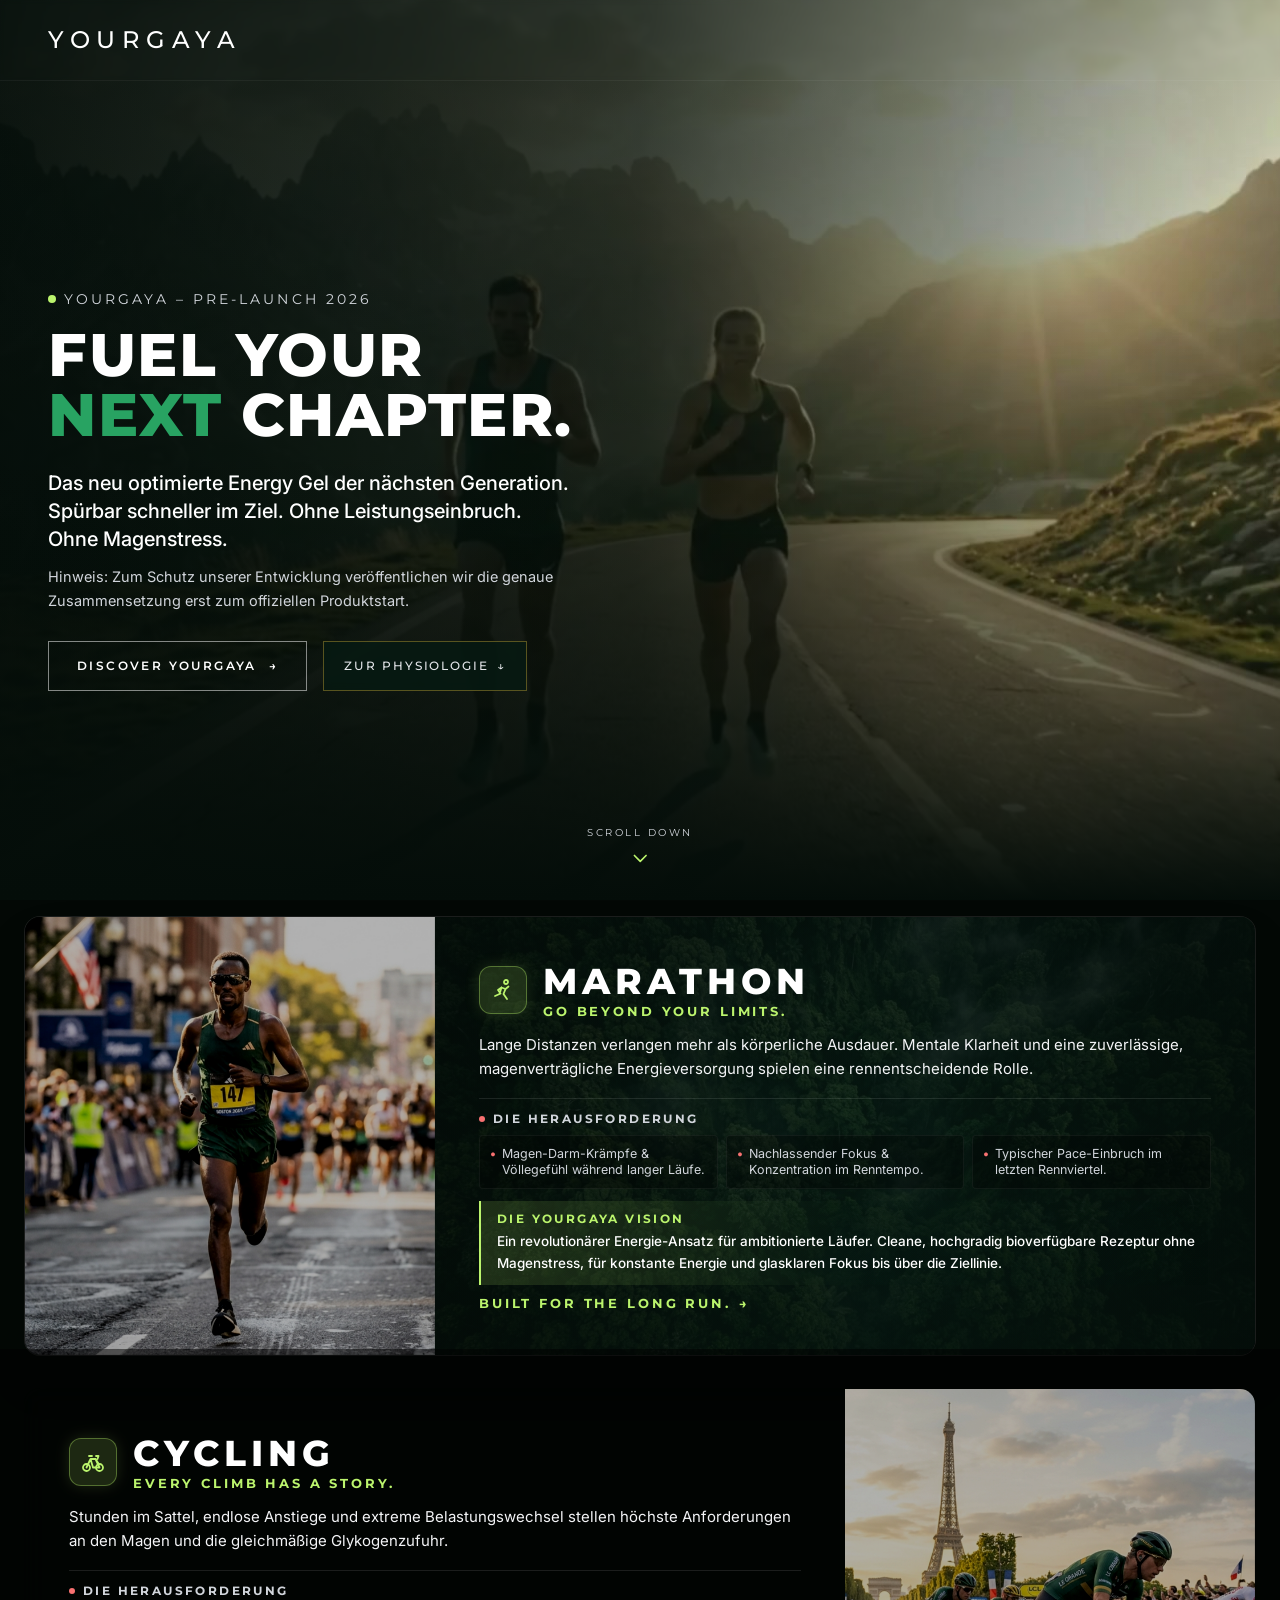
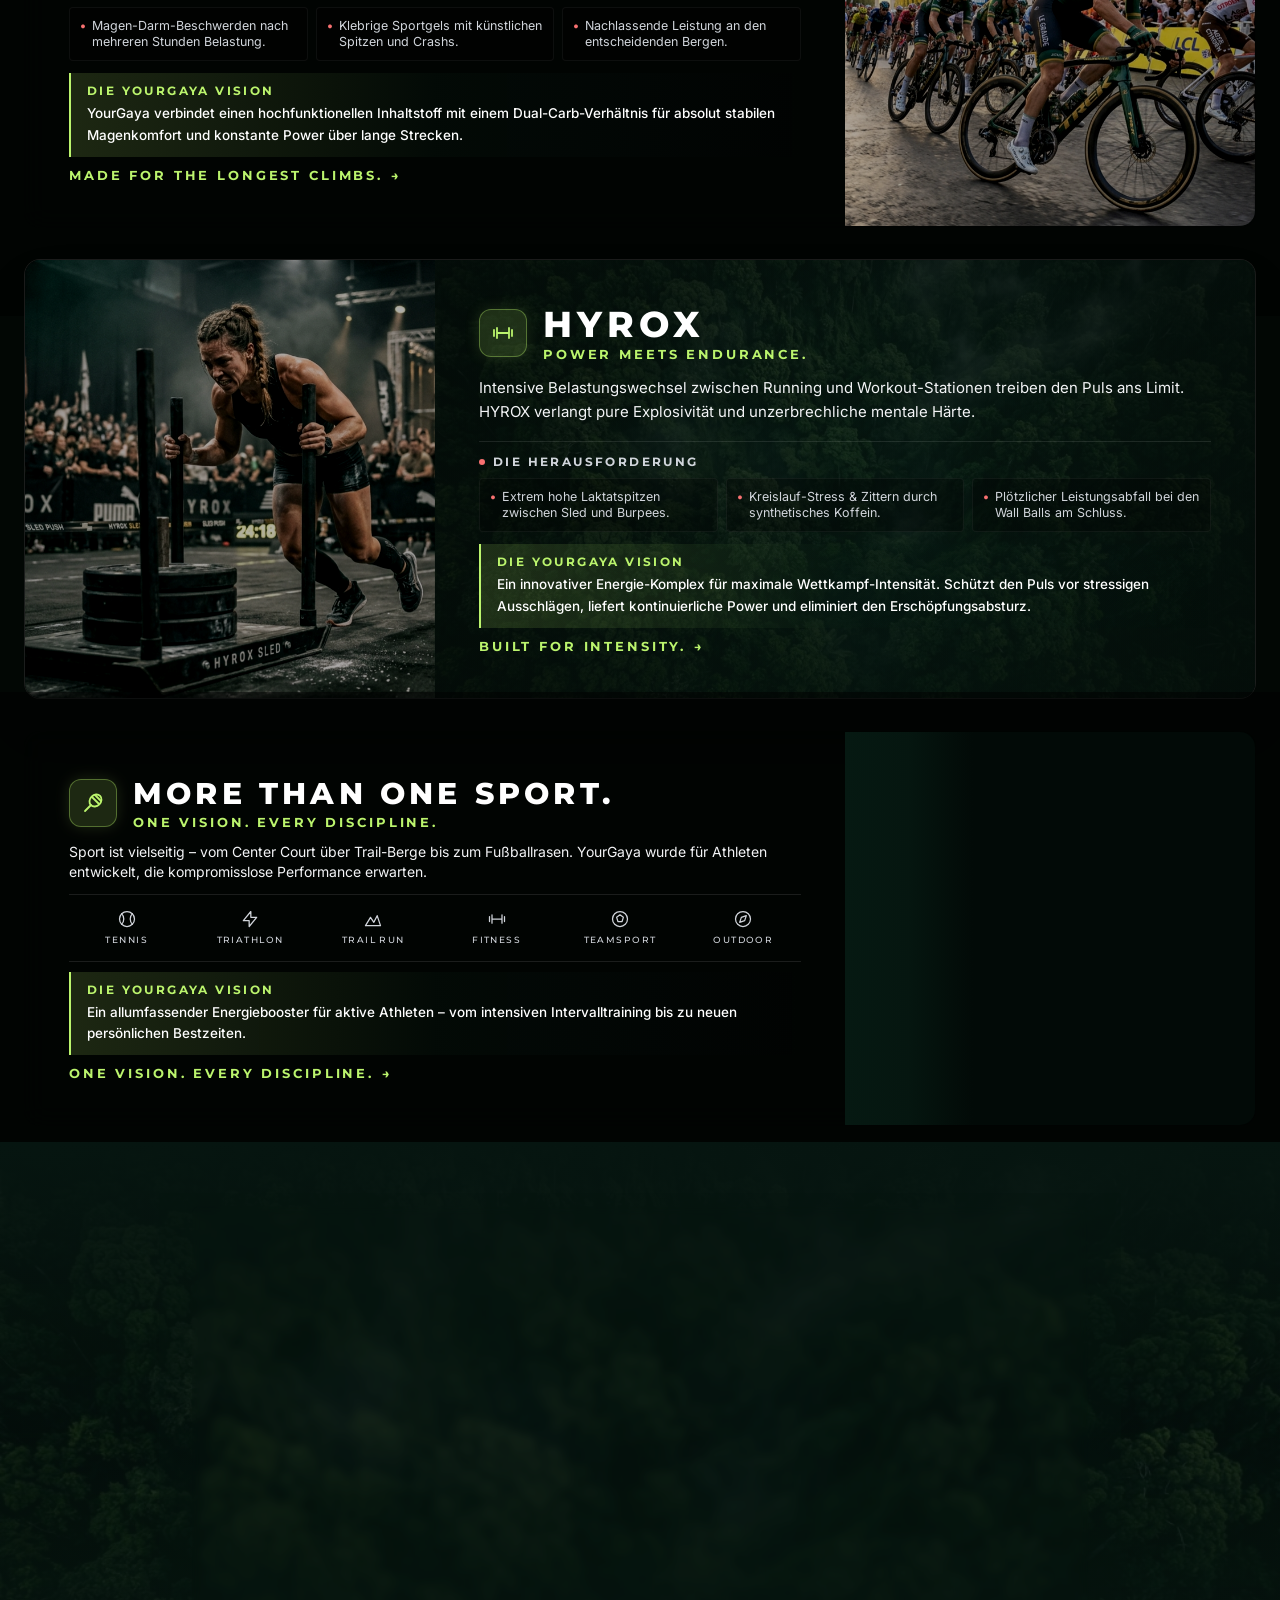
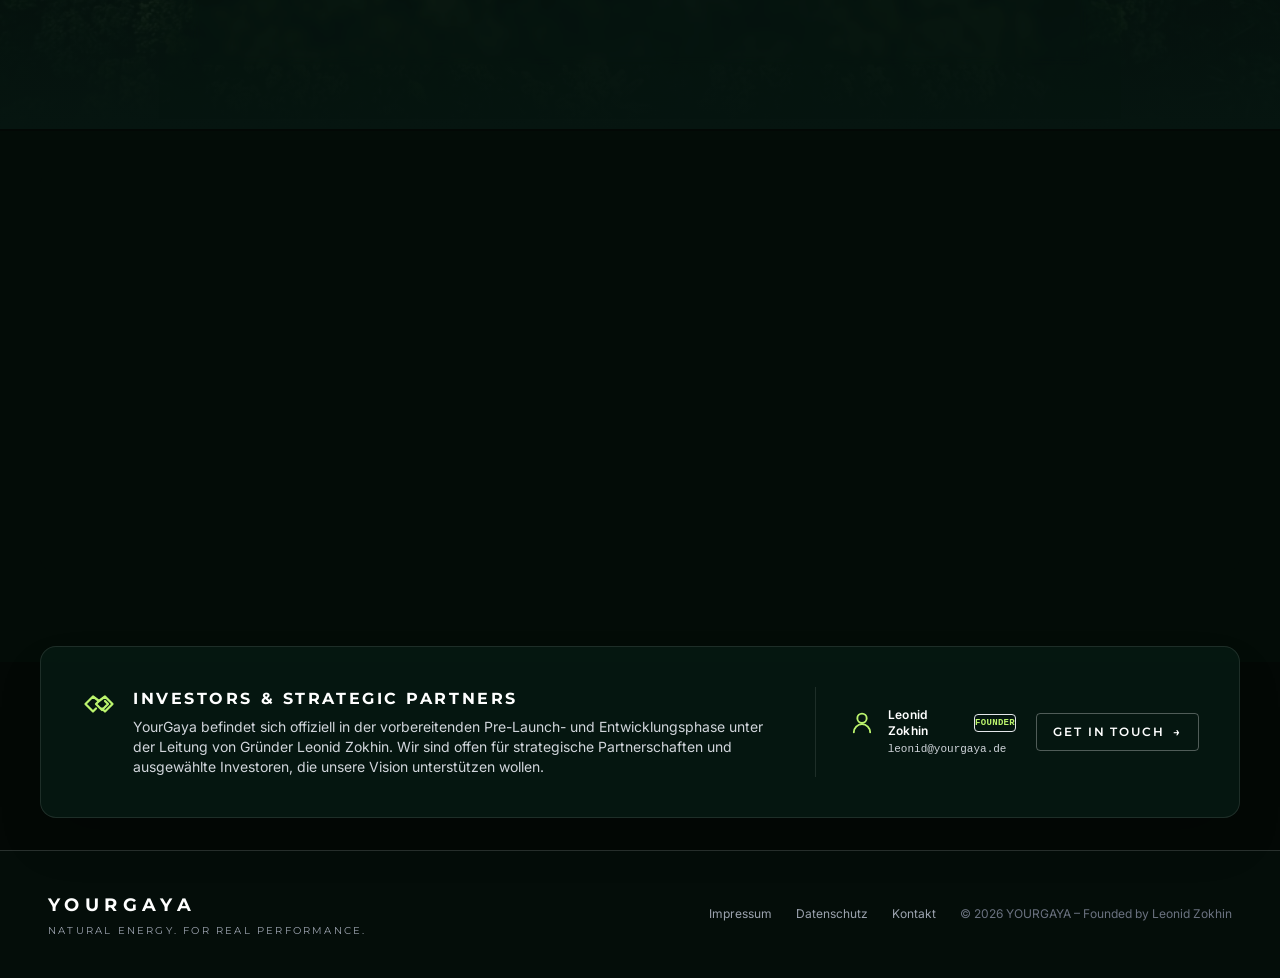
==== commit 486684ca: "Add files via upload" ====
--- a/index.html
+++ b/index.html
@@ -14,7 +14,7 @@
   <!-- Primary Meta Tags & SEO -->
   <meta name="title" content="YOURGAYA – Fuel Your Next Chapter | Pre-Launch 2026">
   <meta name="description" content="YOURGAYA – Das neu optimierte Energy Gel der nächsten Generation. Gegründet von Leonid Zokhin. Spürbar schneller im Ziel. Ohne Leistungseinbruch. Ohne Magenstress. Jetzt Vorab-Warteliste sichern.">
-  <meta name="keywords" content="YOURGAYA, Leonid Zokhin, Energy Gel, Ausdauersport, Marathon, Triathlon, Cycling, Hyrox, Zellenergie, Sportnahrung">
+  <meta name="keywords" content="Leonid Zokhin, leonid zokhin, YOURGAYA, Gründer Leonid Zokhin, Founder Leonid Zokhin, Energy Gel, Ausdauersport, Marathon, Triathlon, Cycling, Hyrox, Zellenergie, Sportnahrung">
   <meta name="author" content="Leonid Zokhin">
   <meta name="robots" content="index, follow, max-image-preview:large, max-snippet:-1, max-video-preview:-1">
   <link rel="canonical" href="https://www.yourgaya.de/">
@@ -39,20 +39,58 @@
   <script type="application/ld+json">
   {
     "@context": "https://schema.org",
-    "@type": "Organization",
-    "name": "YOURGAYA",
-    "url": "https://www.yourgaya.de",
-    "logo": "https://www.yourgaya.de/favicon-192x192.png",
-    "founder": {
-      "@type": "Person",
-      "name": "Leonid Zokhin"
-    },
-    "description": "Das neu optimierte Energy Gel der nächsten Generation für Ausdauersportler.",
-    "contactPoint": {
-      "@type": "ContactPoint",
-      "email": "contact@yourgaya.de",
-      "contactType": "customer service"
-    }
+    "@graph": [
+      {
+        "@type": "Organization",
+        "@id": "https://www.yourgaya.de/#organization",
+        "name": "YOURGAYA",
+        "url": "https://www.yourgaya.de",
+        "logo": "https://www.yourgaya.de/favicon-192x192.png",
+        "description": "Das neu optimierte Energy Gel der nächsten Generation für Ausdauersportler.",
+        "founder": {
+          "@type": "Person",
+          "@id": "https://www.yourgaya.de/#founder",
+          "name": "Leonid Zokhin",
+          "givenName": "Leonid",
+          "familyName": "Zokhin",
+          "jobTitle": "Founder & Visionary",
+          "url": "https://www.yourgaya.de",
+          "sameAs": [
+            "https://www.linkedin.com/in/leonid-zokhin"
+          ]
+        },
+        "contactPoint": {
+          "@type": "ContactPoint",
+          "email": "contact@yourgaya.de",
+          "contactType": "customer service"
+        }
+      },
+      {
+        "@type": "Person",
+        "@id": "https://www.yourgaya.de/#founder",
+        "name": "Leonid Zokhin",
+        "givenName": "Leonid",
+        "familyName": "Zokhin",
+        "jobTitle": "Founder & Creator of YOURGAYA",
+        "worksFor": {
+          "@id": "https://www.yourgaya.de/#organization"
+        },
+        "url": "https://www.yourgaya.de",
+        "sameAs": [
+          "https://www.linkedin.com/in/leonid-zokhin"
+        ]
+      },
+      {
+        "@type": "WebSite",
+        "@id": "https://www.yourgaya.de/#website",
+        "url": "https://www.yourgaya.de",
+        "name": "YOURGAYA",
+        "publisher": {
+          "@id": "https://www.yourgaya.de/#organization"
+        },
+        "inLanguage": ["de-DE", "en-US"]
+      }
+    ]
   }
   </script>
   <title>YOURGAYA – Fuel Your Next Chapter | Pre-Launch 2026</title>
@@ -656,67 +694,73 @@
 <body class="font-sans selection:bg-gayaAccent selection:text-gayaDark">
 
   <!-- ================= HEADER / NAVIGATION (MIT DYNAMISCH GLEITENDEM UNTERSTRICH) ================= -->
-  <header id="site-header" class="fixed top-0 left-0 w-full z-50 bg-gradient-to-b from-black/90 via-black/60 to-transparent backdrop-blur-md md:backdrop-blur-[2px] transition-transform duration-300 ease-out will-change-transform border-b border-white/5 md:border-b-0">
-    <div class="max-w-7xl mx-auto px-4 sm:px-6 lg:px-12 h-16 sm:h-20 flex items-center justify-between">
+  <header id="site-header" class="fixed top-0 left-0 w-full z-50 bg-gradient-to-b from-black/95 via-black/70 to-transparent backdrop-blur-md md:backdrop-blur-[2px] transition-transform duration-300 ease-out will-change-transform border-b border-white/5 lg:border-b-0">
+    <div class="max-w-7xl mx-auto px-4 sm:px-6 lg:px-12 h-16 sm:h-20 flex items-center justify-between gap-4">
+      
       <!-- Logo: YOURGAYA -->
-      <a href="#" class="font-display font-medium text-lg sm:text-xl md:text-2xl tracking-[0.24em] sm:tracking-[0.28em] text-white flex items-center group">
+      <a href="#" class="font-display font-medium text-lg sm:text-xl md:text-2xl tracking-[0.24em] sm:tracking-[0.28em] text-white flex items-center group whitespace-nowrap flex-shrink-0">
         <span class="text-white group-hover:text-gayaAccent transition">YOURGAYA</span>
       </a>
 
-      <!-- Navigation Desktop mit gleitendem grünen Unterstrich bei Mouse-Hover -->
-      <nav id="main-nav" class="relative hidden md:flex items-center space-x-7 lg:space-x-8 text-xs font-display font-semibold tracking-[0.16em] uppercase">
+      <!-- Desktop Navigation Links (Exklusiv Menü-Punkte, zentriert / verteilt) -->
+      <nav id="main-nav" class="relative hidden lg:flex items-center space-x-5 xl:space-x-7 text-xs font-display font-semibold tracking-[0.16em] uppercase whitespace-nowrap">
         <!-- Der sanft gleitende grüne Unterstrich -->
         <span id="nav-indicator" class="absolute bottom-[-5px] h-[2px] bg-gayaAccent transition-all duration-300 ease-out pointer-events-none rounded-full shadow-[0_0_8px_#bbf46d]"></span>
 
-        <a href="#vision" class="nav-item text-white hover:text-gayaAccent transition pb-1" data-active="true">
+        <a href="#vision" class="nav-item text-white hover:text-gayaAccent transition pb-1 whitespace-nowrap" data-active="true" data-i18n="nav.vision">
           THE VISION
         </a>
-        <a href="#marathon" class="nav-item text-gray-200 hover:text-white transition pb-1">
+        <a href="#marathon" class="nav-item text-gray-200 hover:text-white transition pb-1 whitespace-nowrap" data-i18n="nav.sports">
           SPORTS
         </a>
-        <a href="#graph-section" class="nav-item text-gray-200 hover:text-gayaGoldBright transition pb-1 flex items-center gap-1.5">
+        <a href="#graph-section" class="nav-item text-gray-200 hover:text-gayaGoldBright transition pb-1 flex items-center gap-1.5 whitespace-nowrap">
           <span class="w-1.5 h-1.5 rounded-full bg-gayaGold animate-pulse"></span>
           <span data-i18n="nav.physio">PHYSIOLOGIE</span>
         </a>
-        <a href="#multi-sport" class="nav-item text-gray-200 hover:text-white transition pb-1">
+        <a href="#multi-sport" class="nav-item text-gray-200 hover:text-white transition pb-1 whitespace-nowrap" data-i18n="nav.about">
           ABOUT
         </a>
-        <a href="#investors" onclick="openModal('modal-kontakt'); return false;" class="nav-item text-gray-200 hover:text-white transition pb-1">
+        <a href="#investors" onclick="openModal('modal-kontakt'); return false;" class="nav-item text-gray-200 hover:text-white transition pb-1 whitespace-nowrap" data-i18n="nav.contact">
           CONTACT
         </a>
-        <a href="#waitlist" class="bg-[#bbf46d] hover:bg-[#aef058] text-[#051a11] font-display font-bold text-xs px-5 py-2.5 rounded-lg tracking-[0.14em] transition shadow-md shadow-lime-500/10 ml-2">
+      </nav>
+
+      <!-- Desktop Right Actions: Early Access Button + Clean Language Switcher -->
+      <div class="hidden lg:flex items-center gap-3 flex-shrink-0">
+        <a href="#waitlist" class="bg-[#bbf46d] hover:bg-[#aef058] text-[#051a11] font-display font-bold text-xs px-5 py-2.5 rounded-lg tracking-[0.14em] transition shadow-md shadow-lime-500/10 whitespace-nowrap">
           <span data-i18n="nav.earlyAccess">EARLY ACCESS</span>
         </a>
 
         <!-- Clean Language Switcher (Desktop) -->
-        <button id="lang-switch-desktop" onclick="toggleLanguage()" aria-label="Switch Language / Sprache wechseln" class="ml-2 flex items-center gap-1.5 px-2.5 py-1.5 rounded-lg border border-white/20 hover:border-gayaAccent/60 bg-white/5 hover:bg-gayaAccent/10 text-white transition group cursor-pointer shadow-sm">
-          <svg class="w-4 h-4 text-gayaAccent group-hover:scale-110 transition-transform" fill="none" stroke="currentColor" stroke-width="1.8" viewBox="0 0 24 24">
+        <button id="lang-switch-desktop" onclick="toggleLanguage()" aria-label="Switch Language / Sprache wechseln" class="flex items-center gap-2 px-3 py-2 rounded-lg border border-white/20 hover:border-gayaAccent/80 bg-white/5 hover:bg-gayaAccent/10 text-white transition group cursor-pointer shadow-sm whitespace-nowrap select-none">
+          <svg class="w-4 h-4 text-gayaAccent group-hover:scale-110 transition-transform flex-shrink-0" fill="none" stroke="currentColor" stroke-width="1.8" viewBox="0 0 24 24">
             <circle cx="12" cy="12" r="10"></circle>
             <path d="M2 12h20M12 2a15.3 15.3 0 0 1 4 10 15.3 15.3 0 0 1-4 10 15.3 15.3 0 0 1-4-10 15.3 15.3 0 0 1 4-10z"></path>
           </svg>
-          <span class="font-display text-[11px] font-bold tracking-wider uppercase">
-            <span class="lang-label-de text-gayaAccent">DE</span>
-            <span class="text-white/30 mx-0.5">/</span>
+          <span class="font-display text-[11px] font-bold tracking-wider uppercase flex items-center gap-1">
+            <span class="lang-label-de text-gayaAccent font-bold">DE</span>
+            <span class="text-white/30 text-[10px]">/</span>
             <span class="lang-label-en text-white/50 group-hover:text-white">EN</span>
           </span>
         </button>
-      </nav>
-
-      <!-- Mobile Button & Hamburger Toggle -->
-      <div class="flex md:hidden items-center gap-2">
+      </div>
+
+      <!-- Mobile & Tablet Header Controls (< lg) -->
+      <div class="flex lg:hidden items-center gap-2 flex-shrink-0">
         <!-- Clean Mobile Language Toggle -->
-        <button id="lang-switch-mobile" onclick="toggleLanguage()" aria-label="Switch Language / Sprache wechseln" class="flex items-center gap-1 px-2 py-1.5 rounded-lg border border-white/15 bg-white/5 text-white hover:text-gayaAccent transition cursor-pointer">
-          <svg class="w-3.5 h-3.5 text-gayaAccent" fill="none" stroke="currentColor" stroke-width="1.8" viewBox="0 0 24 24">
+        <button id="lang-switch-mobile" onclick="toggleLanguage()" aria-label="Switch Language / Sprache wechseln" class="flex items-center gap-1.5 px-2.5 py-1.5 rounded-lg border border-white/20 hover:border-gayaAccent/60 bg-white/5 text-white transition cursor-pointer select-none">
+          <svg class="w-3.5 h-3.5 text-gayaAccent flex-shrink-0" fill="none" stroke="currentColor" stroke-width="1.8" viewBox="0 0 24 24">
             <circle cx="12" cy="12" r="10"></circle>
             <path d="M2 12h20M12 2a15.3 15.3 0 0 1 4 10 15.3 15.3 0 0 1-4 10 15.3 15.3 0 0 1-4-10 15.3 15.3 0 0 1 4-10z"></path>
           </svg>
-          <span class="lang-mobile-indicator font-display text-[10.5px] font-bold tracking-wider text-gayaAccent">EN</span>
+          <span class="lang-mobile-indicator font-display text-[11px] font-bold tracking-wider text-gayaAccent">EN</span>
         </button>
 
-        <a href="#waitlist" class="bg-[#bbf46d] hover:bg-[#aef058] text-[#051a11] font-display font-bold text-[11px] px-3 py-1.5 rounded-lg tracking-[0.12em] transition">
+        <a href="#waitlist" class="bg-[#bbf46d] hover:bg-[#aef058] text-[#051a11] font-display font-bold text-[11px] sm:text-xs px-3 sm:px-4 py-1.5 sm:py-2 rounded-lg tracking-[0.12em] transition whitespace-nowrap">
           <span data-i18n="nav.earlyAccess">EARLY ACCESS</span>
         </a>
-        <button id="mobile-menu-toggle" onclick="toggleMobileMenu()" aria-label="Menü umschalten" class="text-white hover:text-gayaAccent p-1.5 rounded-lg border border-white/10 hover:border-white/25 bg-white/5 transition flex items-center justify-center cursor-pointer">
+
+        <button id="mobile-menu-toggle" onclick="toggleMobileMenu()" aria-label="Menü umschalten" class="text-white hover:text-gayaAccent p-1.5 sm:p-2 rounded-lg border border-white/10 hover:border-white/25 bg-white/5 transition flex items-center justify-center cursor-pointer">
           <svg id="hamburger-icon" class="w-5 h-5 text-gray-200" fill="none" stroke="currentColor" stroke-width="2" viewBox="0 0 24 24">
             <path stroke-linecap="round" stroke-linejoin="round" d="M4 6h16M4 12h16M4 18h16"></path>
           </svg>
@@ -725,17 +769,18 @@
           </svg>
         </button>
       </div>
+
     </div>
 
     <!-- Mobile Navigation Drawer (Dropdown Overlay) -->
-    <div id="mobile-menu" class="hidden md:hidden bg-[#040d09]/98 backdrop-blur-2xl border-b border-white/15 px-6 py-5 transition-all duration-300 shadow-2xl">
+    <div id="mobile-menu" class="hidden lg:hidden bg-[#040d09]/98 backdrop-blur-2xl border-b border-white/15 px-6 py-5 transition-all duration-300 shadow-2xl">
       <div class="flex flex-col space-y-3 font-display font-semibold tracking-[0.18em] text-xs uppercase">
         <a href="#vision" onclick="closeMobileMenu()" class="mobile-nav-link text-white hover:text-gayaAccent py-2.5 border-b border-white/5 transition flex items-center justify-between">
-          <span>THE VISION</span>
+          <span data-i18n="nav.vision">THE VISION</span>
           <span class="text-[10px] text-gayaAccent">01</span>
         </a>
         <a href="#marathon" onclick="closeMobileMenu()" class="mobile-nav-link text-gray-200 hover:text-white py-2.5 border-b border-white/5 transition flex items-center justify-between">
-          <span>SPORTS</span>
+          <span data-i18n="nav.sports">SPORTS</span>
           <span class="text-[10px] text-gray-400">02</span>
         </a>
         <a href="#graph-section" onclick="closeMobileMenu()" class="mobile-nav-link text-gray-200 hover:text-gayaGoldBright py-2.5 border-b border-white/5 transition flex items-center justify-between">
@@ -746,11 +791,11 @@
           <span class="text-[10px] text-gayaGold">03</span>
         </a>
         <a href="#multi-sport" onclick="closeMobileMenu()" class="mobile-nav-link text-gray-200 hover:text-white py-2.5 border-b border-white/5 transition flex items-center justify-between">
-          <span>ABOUT</span>
+          <span data-i18n="nav.about">ABOUT</span>
           <span class="text-[10px] text-gray-400">04</span>
         </a>
         <a href="#investors" onclick="closeMobileMenu(); openModal('modal-kontakt'); return false;" class="mobile-nav-link text-gray-200 hover:text-white py-2.5 border-b border-white/5 transition flex items-center justify-between">
-          <span>CONTACT</span>
+          <span data-i18n="nav.contact">CONTACT</span>
           <span class="text-[10px] text-gray-400">05</span>
         </a>
         <div class="pt-2">
@@ -1551,7 +1596,7 @@
               INVESTORS &amp; STRATEGIC PARTNERS
             </h3>
             <p data-i18n="investors.desc" class="text-xs sm:text-sm text-gray-300 leading-relaxed font-normal">
-              YourGaya befindet sich offiziell in der vorbereitenden Pre-Launch- und Entwicklungsphase. Wir sind offen für strategische Partnerschaften und ausgewählte Investoren, die unsere Vision unterstützen wollen.
+              YourGaya befindet sich offiziell in der vorbereitenden Pre-Launch- und Entwicklungsphase unter der Leitung von Gründer Leonid Zokhin. Wir sind offen für strategische Partnerschaften und ausgewählte Investoren, die unsere Vision unterstützen wollen.
             </p>
           </div>
         </div>
@@ -1564,9 +1609,11 @@
               <path stroke-linecap="round" stroke-linejoin="round" d="M5 20c0-3.866 3.134-7 7-7s7 3.134 7 7"></path>
             </svg>
             <div class="text-xs">
-              <p class="font-semibold text-white tracking-wide">Contact</p>
-              <a href="mailto:leonid@yourgaya.de" class="text-gray-300 hover:text-gayaAccent transition block font-mono text-[11px] mt-0.5">contact@yourgaya.de</a>
-              <p class="text-gray-400 text-[11px] mt-0.5"></p>
+              <p class="font-semibold text-white tracking-wide flex items-center gap-1.5">
+                <span>Leonid Zokhin</span>
+                <span class="text-[9px] text-gayaAccent font-mono uppercase bg-gayaAccent/10 px-1.5 py-0.5 rounded border border-gayaAccent/20">Founder</span>
+              </p>
+              <a href="mailto:leonid@yourgaya.de" class="text-gray-300 hover:text-gayaAccent transition block font-mono text-[11px] mt-0.5">leonid@yourgaya.de</a>
             </div>
           </div>
 
@@ -1593,7 +1640,7 @@
         <button onclick="openModal('modal-impressum')" class="hover:text-gayaAccent transition cursor-pointer" data-i18n="footer.impressum">Impressum</button>
         <button onclick="openModal('modal-datenschutz')" class="hover:text-gayaAccent transition cursor-pointer" data-i18n="footer.datenschutz">Datenschutz</button>
         <button onclick="openModal('modal-kontakt')" class="hover:text-gayaAccent transition cursor-pointer" data-i18n="footer.kontakt">Kontakt</button>
-        <span class="text-gray-500">© YOURGAYA 2026</span>
+        <span class="text-gray-500">© 2026 YOURGAYA – Founded by Leonid Zokhin</span>
       </div>
     </div>
   </footer>
@@ -2188,7 +2235,7 @@
         "waitlist.badge": "Limited First Release – Exklusiver Vorabzugang.",
         "waitlist.success": "✓ Perfekt! Du stehst mit deiner Sportart auf der Liste für den ersten YourGaya Produkt-Release.",
 
-        "investors.desc": "YourGaya befindet sich offiziell in der vorbereitenden Pre-Launch- und Entwicklungsphase. Wir sind offen für strategische Partnerschaften und ausgewählte Investoren, die unsere Vision unterstützen wollen.",
+        "investors.desc": "YourGaya befindet sich offiziell in der vorbereitenden Pre-Launch- und Entwicklungsphase unter der Leitung von Gründer Leonid Zokhin. Wir sind offen für strategische Partnerschaften und ausgewählte Investoren, die unsere Vision unterstützen wollen.",
         "investors.btn": "GET IN TOUCH",
 
         "footer.impressum": "Impressum",
@@ -2271,7 +2318,7 @@
         "waitlist.badge": "Limited First Release – Exclusive Early Access.",
         "waitlist.success": "✓ Perfect! You are on the priority waitlist for the first YourGaya product release.",
 
-        "investors.desc": "YourGaya is officially in its preparatory pre-launch and development phase. We welcome strategic partnerships and select investors who wish to support our vision.",
+        "investors.desc": "YourGaya is officially in its preparatory pre-launch and development phase led by founder Leonid Zokhin. We welcome strategic partnerships and select investors who wish to support our vision.",
         "investors.btn": "GET IN TOUCH",
 
         "footer.impressum": "Legal Notice / Impressum",
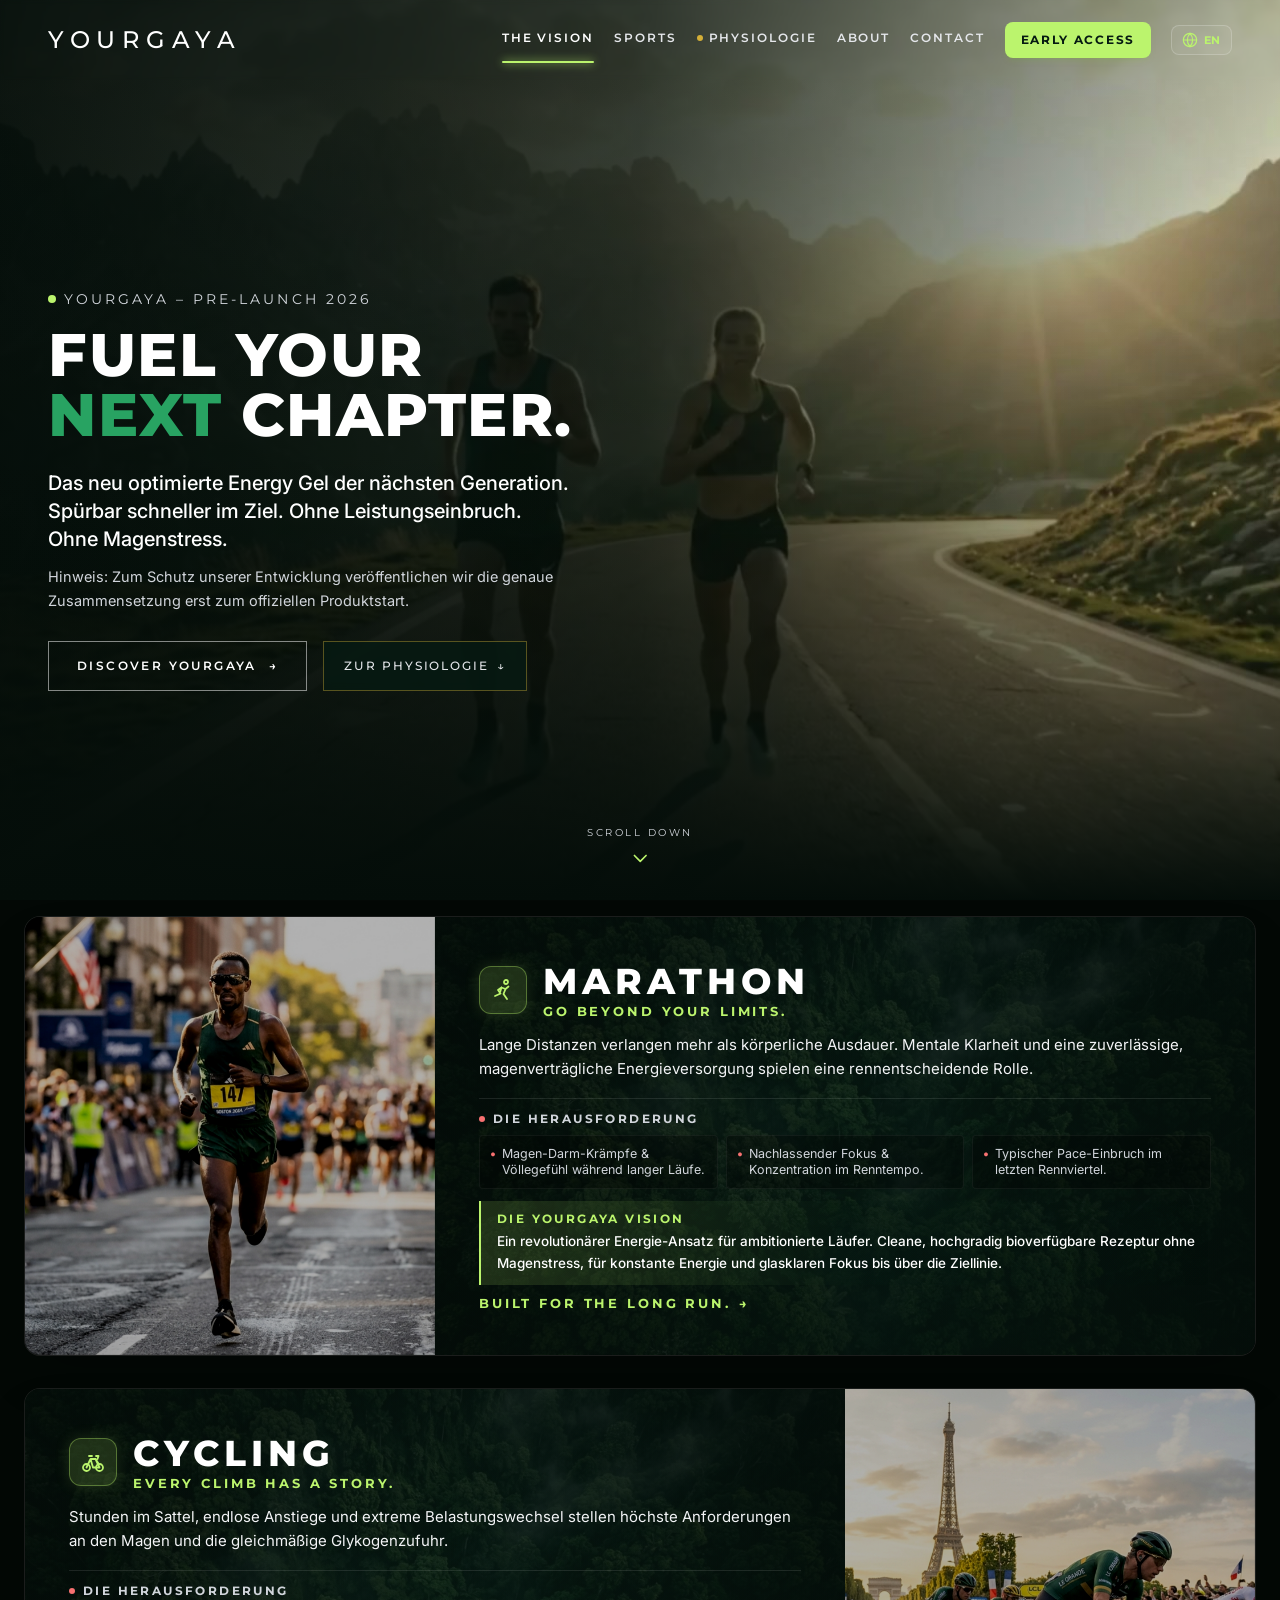
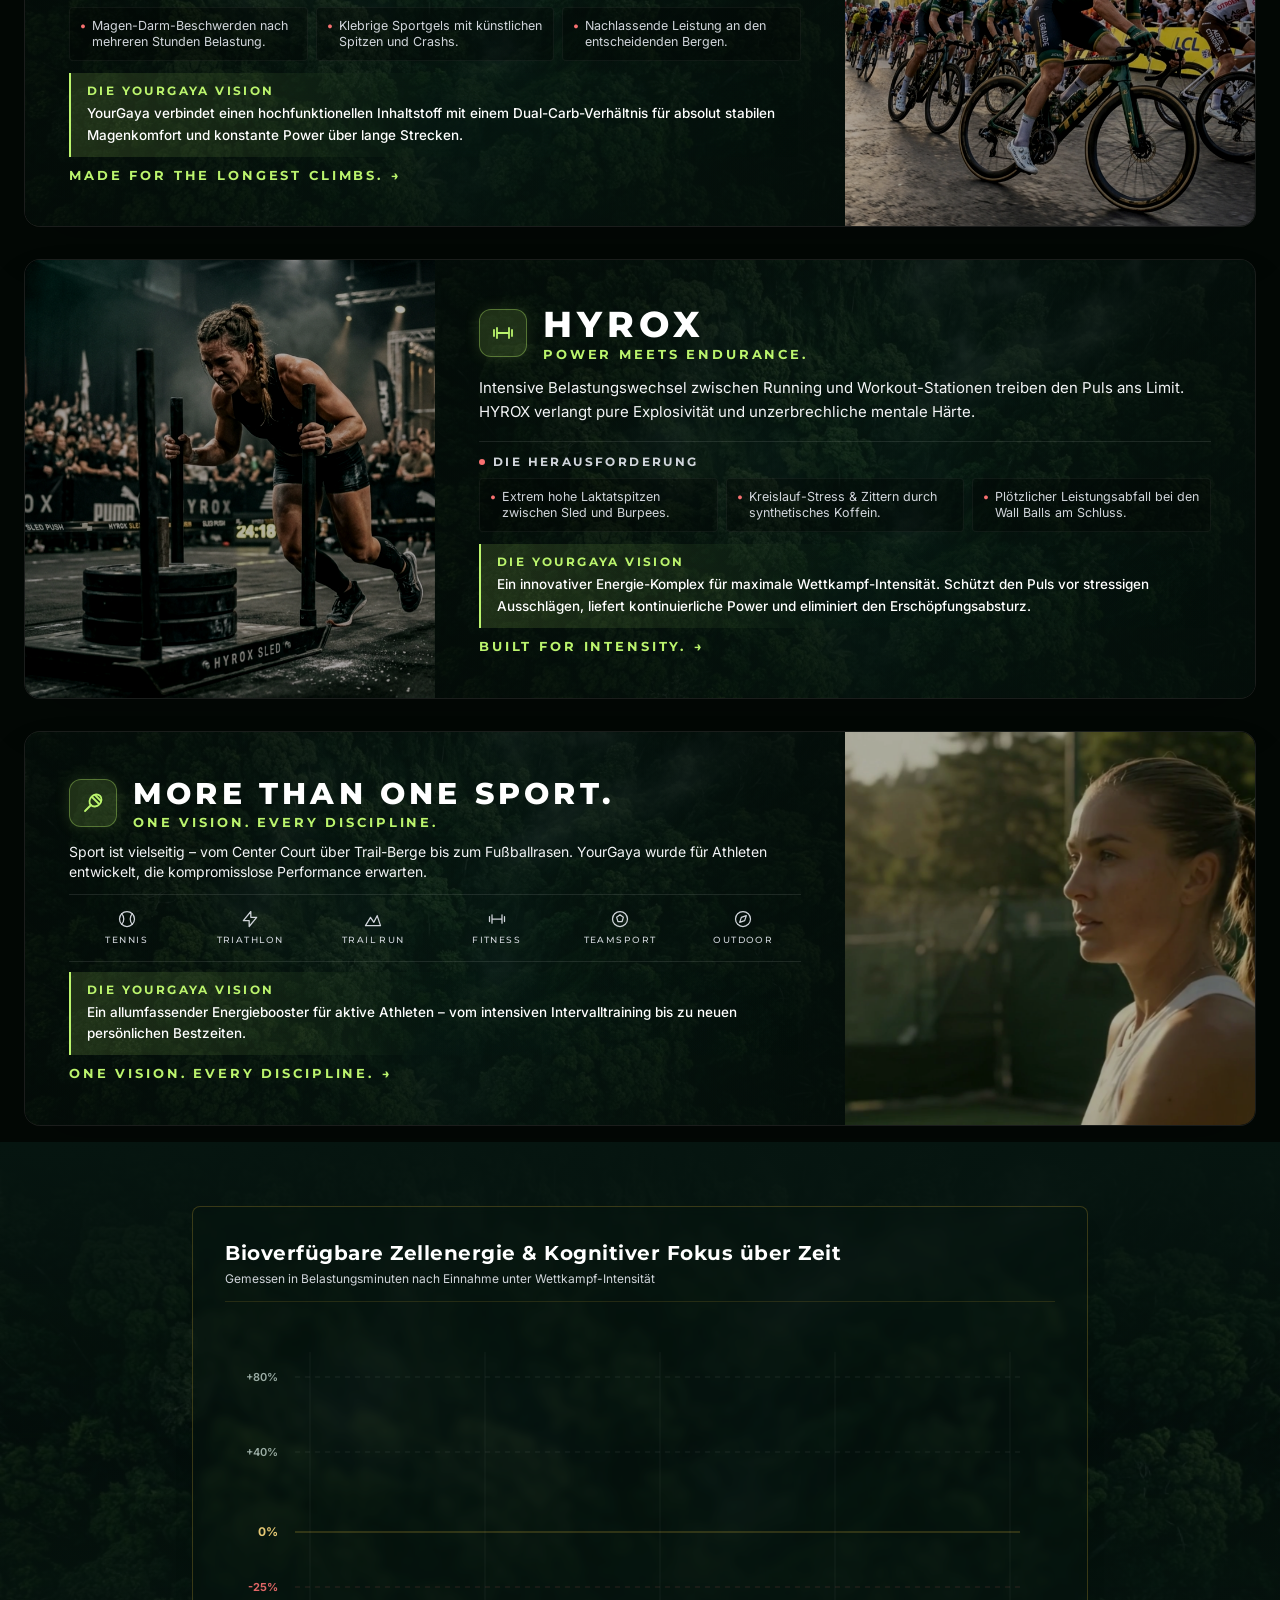
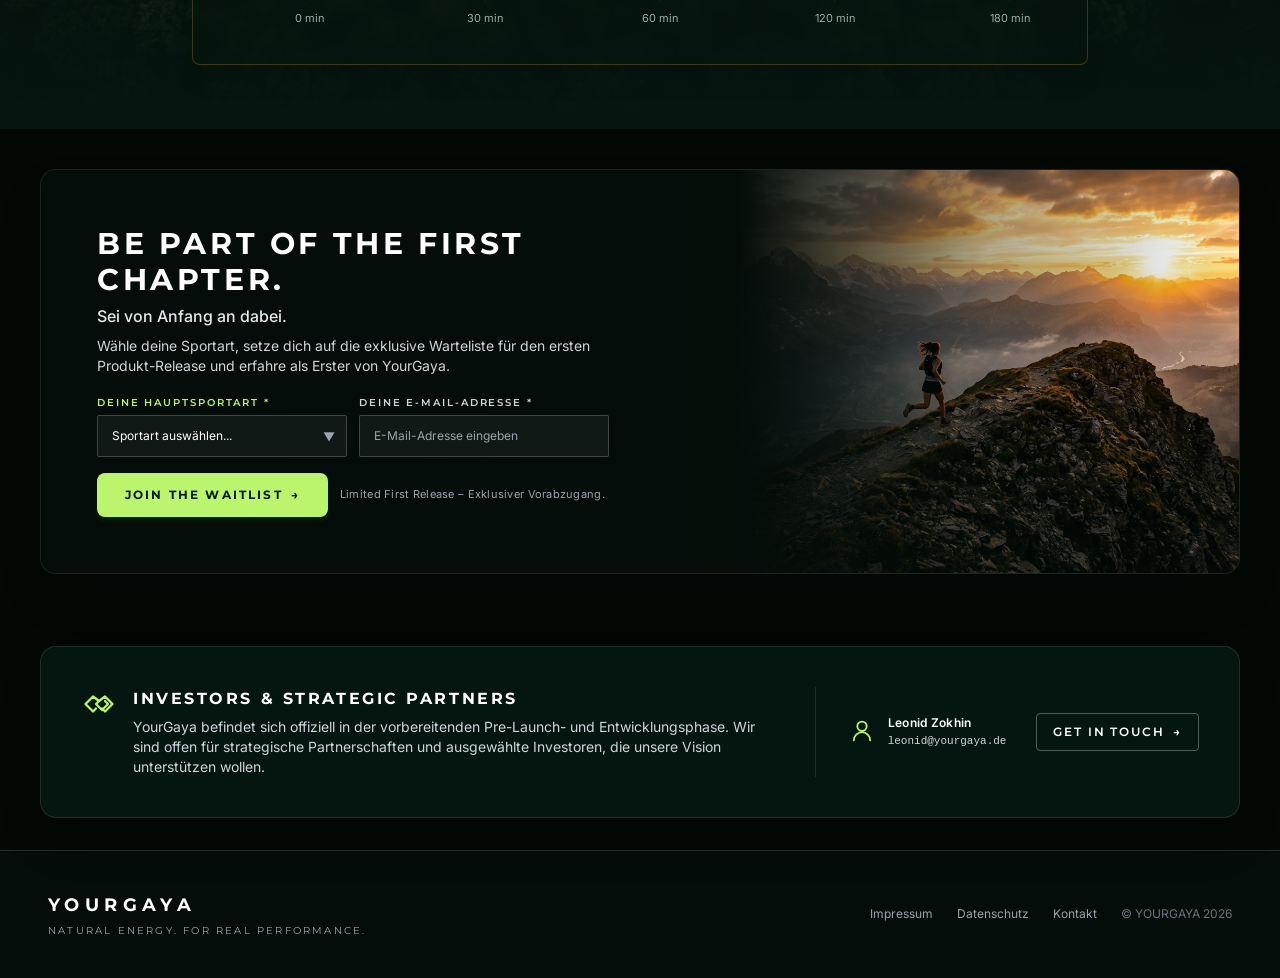
==== commit 12761604: "Add files via upload" ====
--- a/index.html
+++ b/index.html
@@ -12,7 +12,7 @@
   <meta name="theme-color" content="#040d09">
   
   <!-- Primary Meta Tags & SEO -->
-  <meta name="title" content="YOURGAYA – Fuel Your Next Chapter | Pre-Launch 2026">
+  <meta name="title" content="YOURGAYA – Fuel Your Next Chapter | Founded by Leonid Zokhin">
   <meta name="description" content="YOURGAYA – Das neu optimierte Energy Gel der nächsten Generation. Gegründet von Leonid Zokhin. Spürbar schneller im Ziel. Ohne Leistungseinbruch. Ohne Magenstress. Jetzt Vorab-Warteliste sichern.">
   <meta name="keywords" content="Leonid Zokhin, leonid zokhin, YOURGAYA, Gründer Leonid Zokhin, Founder Leonid Zokhin, Energy Gel, Ausdauersport, Marathon, Triathlon, Cycling, Hyrox, Zellenergie, Sportnahrung">
   <meta name="author" content="Leonid Zokhin">
@@ -22,7 +22,7 @@
   <!-- Open Graph / Social Sharing -->
   <meta property="og:type" content="website">
   <meta property="og:url" content="https://www.yourgaya.de/">
-  <meta property="og:title" content="YOURGAYA – Fuel Your Next Chapter | Pre-Launch 2026">
+  <meta property="og:title" content="YOURGAYA – Fuel Your Next Chapter | Founded by Leonid Zokhin">
   <meta property="og:description" content="Das neu optimierte Energy Gel der nächsten Generation. Gegründet von Leonid Zokhin. Spürbar schneller im Ziel. Ohne Leistungseinbruch. Ohne Magenstress.">
   <meta property="og:image" content="https://www.yourgaya.de/crop_hero.jpg">
   <meta property="og:locale" content="de_DE">
@@ -31,7 +31,7 @@
   <!-- Twitter Card -->
   <meta name="twitter:card" content="summary_large_image">
   <meta name="twitter:url" content="https://www.yourgaya.de/">
-  <meta name="twitter:title" content="YOURGAYA – Fuel Your Next Chapter">
+  <meta name="twitter:title" content="YOURGAYA – Fuel Your Next Chapter | Founded by Leonid Zokhin">
   <meta name="twitter:description" content="Das neu optimierte Energy Gel der nächsten Generation. Gegründet von Leonid Zokhin.">
   <meta name="twitter:image" content="https://www.yourgaya.de/crop_hero.jpg">
 
@@ -93,7 +93,7 @@
     ]
   }
   </script>
-  <title>YOURGAYA – Fuel Your Next Chapter | Pre-Launch 2026</title>
+  <title>YOURGAYA – Fuel Your Next Chapter | Founded by Leonid Zokhin</title>
   <!-- Google Fonts (Asynchron / Non-Render-Blocking) -->
   <link rel="preconnect" href="https://fonts.googleapis.com">
   <link rel="preconnect" href="https://fonts.gstatic.com" crossorigin>
@@ -694,16 +694,16 @@
 <body class="font-sans selection:bg-gayaAccent selection:text-gayaDark">
 
   <!-- ================= HEADER / NAVIGATION (MIT DYNAMISCH GLEITENDEM UNTERSTRICH) ================= -->
-  <header id="site-header" class="fixed top-0 left-0 w-full z-50 bg-gradient-to-b from-black/95 via-black/70 to-transparent backdrop-blur-md md:backdrop-blur-[2px] transition-transform duration-300 ease-out will-change-transform border-b border-white/5 lg:border-b-0">
-    <div class="max-w-7xl mx-auto px-4 sm:px-6 lg:px-12 h-16 sm:h-20 flex items-center justify-between gap-4">
+  <header id="site-header" class="fixed top-0 left-0 w-full z-50 bg-gradient-to-b from-black/95 via-black/70 to-transparent backdrop-blur-md md:backdrop-blur-[2px] transition-transform duration-300 ease-out will-change-transform border-b border-white/5 md:border-b-0">
+    <div class="max-w-7xl mx-auto px-4 sm:px-6 lg:px-12 h-16 sm:h-20 flex items-center justify-between">
       
       <!-- Logo: YOURGAYA -->
       <a href="#" class="font-display font-medium text-lg sm:text-xl md:text-2xl tracking-[0.24em] sm:tracking-[0.28em] text-white flex items-center group whitespace-nowrap flex-shrink-0">
         <span class="text-white group-hover:text-gayaAccent transition">YOURGAYA</span>
       </a>
 
-      <!-- Desktop Navigation Links (Exklusiv Menü-Punkte, zentriert / verteilt) -->
-      <nav id="main-nav" class="relative hidden lg:flex items-center space-x-5 xl:space-x-7 text-xs font-display font-semibold tracking-[0.16em] uppercase whitespace-nowrap">
+      <!-- Desktop Navigation Bar (ab md: 768px vollständig sichtbar!) -->
+      <nav id="main-nav" class="relative hidden md:flex items-center gap-5 lg:gap-7 xl:gap-8 text-xs font-display font-semibold tracking-[0.16em] uppercase whitespace-nowrap">
         <!-- Der sanft gleitende grüne Unterstrich -->
         <span id="nav-indicator" class="absolute bottom-[-5px] h-[2px] bg-gayaAccent transition-all duration-300 ease-out pointer-events-none rounded-full shadow-[0_0_8px_#bbf46d]"></span>
 
@@ -723,30 +723,24 @@
         <a href="#investors" onclick="openModal('modal-kontakt'); return false;" class="nav-item text-gray-200 hover:text-white transition pb-1 whitespace-nowrap" data-i18n="nav.contact">
           CONTACT
         </a>
-      </nav>
-
-      <!-- Desktop Right Actions: Early Access Button + Clean Language Switcher -->
-      <div class="hidden lg:flex items-center gap-3 flex-shrink-0">
-        <a href="#waitlist" class="bg-[#bbf46d] hover:bg-[#aef058] text-[#051a11] font-display font-bold text-xs px-5 py-2.5 rounded-lg tracking-[0.14em] transition shadow-md shadow-lime-500/10 whitespace-nowrap">
+
+        <!-- Early Access Button -->
+        <a href="#waitlist" class="bg-[#bbf46d] hover:bg-[#aef058] text-[#051a11] font-display font-bold text-xs px-4 lg:px-5 py-2.5 rounded-lg tracking-[0.14em] transition shadow-md shadow-lime-500/10 whitespace-nowrap ml-1">
           <span data-i18n="nav.earlyAccess">EARLY ACCESS</span>
         </a>
 
-        <!-- Clean Language Switcher (Desktop) -->
-        <button id="lang-switch-desktop" onclick="toggleLanguage()" aria-label="Switch Language / Sprache wechseln" class="flex items-center gap-2 px-3 py-2 rounded-lg border border-white/20 hover:border-gayaAccent/80 bg-white/5 hover:bg-gayaAccent/10 text-white transition group cursor-pointer shadow-sm whitespace-nowrap select-none">
+        <!-- Clean Language Switcher Icon Button -->
+        <button id="lang-switch-desktop" onclick="toggleLanguage()" title="Sprache wechseln / Switch Language" aria-label="Switch Language / Sprache wechseln" class="flex items-center gap-1.5 px-2.5 py-1.5 rounded-lg border border-white/20 hover:border-gayaAccent/80 bg-white/5 hover:bg-gayaAccent/10 text-white transition cursor-pointer select-none group ml-1 shadow-sm">
           <svg class="w-4 h-4 text-gayaAccent group-hover:scale-110 transition-transform flex-shrink-0" fill="none" stroke="currentColor" stroke-width="1.8" viewBox="0 0 24 24">
             <circle cx="12" cy="12" r="10"></circle>
             <path d="M2 12h20M12 2a15.3 15.3 0 0 1 4 10 15.3 15.3 0 0 1-4 10 15.3 15.3 0 0 1-4-10 15.3 15.3 0 0 1 4-10z"></path>
           </svg>
-          <span class="font-display text-[11px] font-bold tracking-wider uppercase flex items-center gap-1">
-            <span class="lang-label-de text-gayaAccent font-bold">DE</span>
-            <span class="text-white/30 text-[10px]">/</span>
-            <span class="lang-label-en text-white/50 group-hover:text-white">EN</span>
-          </span>
+          <span class="lang-desktop-label font-display text-[11px] font-bold tracking-wider text-gayaAccent uppercase">EN</span>
         </button>
-      </div>
-
-      <!-- Mobile & Tablet Header Controls (< lg) -->
-      <div class="flex lg:hidden items-center gap-2 flex-shrink-0">
+      </nav>
+
+      <!-- Mobile Controls (< md) -->
+      <div class="flex md:hidden items-center gap-2 flex-shrink-0">
         <!-- Clean Mobile Language Toggle -->
         <button id="lang-switch-mobile" onclick="toggleLanguage()" aria-label="Switch Language / Sprache wechseln" class="flex items-center gap-1.5 px-2.5 py-1.5 rounded-lg border border-white/20 hover:border-gayaAccent/60 bg-white/5 text-white transition cursor-pointer select-none">
           <svg class="w-3.5 h-3.5 text-gayaAccent flex-shrink-0" fill="none" stroke="currentColor" stroke-width="1.8" viewBox="0 0 24 24">
@@ -756,11 +750,11 @@
           <span class="lang-mobile-indicator font-display text-[11px] font-bold tracking-wider text-gayaAccent">EN</span>
         </button>
 
-        <a href="#waitlist" class="bg-[#bbf46d] hover:bg-[#aef058] text-[#051a11] font-display font-bold text-[11px] sm:text-xs px-3 sm:px-4 py-1.5 sm:py-2 rounded-lg tracking-[0.12em] transition whitespace-nowrap">
+        <a href="#waitlist" class="bg-[#bbf46d] hover:bg-[#aef058] text-[#051a11] font-display font-bold text-[11px] px-3 py-1.5 rounded-lg tracking-[0.12em] transition whitespace-nowrap">
           <span data-i18n="nav.earlyAccess">EARLY ACCESS</span>
         </a>
 
-        <button id="mobile-menu-toggle" onclick="toggleMobileMenu()" aria-label="Menü umschalten" class="text-white hover:text-gayaAccent p-1.5 sm:p-2 rounded-lg border border-white/10 hover:border-white/25 bg-white/5 transition flex items-center justify-center cursor-pointer">
+        <button id="mobile-menu-toggle" onclick="toggleMobileMenu()" aria-label="Menü umschalten" class="text-white hover:text-gayaAccent p-1.5 rounded-lg border border-white/10 hover:border-white/25 bg-white/5 transition flex items-center justify-center cursor-pointer">
           <svg id="hamburger-icon" class="w-5 h-5 text-gray-200" fill="none" stroke="currentColor" stroke-width="2" viewBox="0 0 24 24">
             <path stroke-linecap="round" stroke-linejoin="round" d="M4 6h16M4 12h16M4 18h16"></path>
           </svg>
@@ -773,7 +767,7 @@
     </div>
 
     <!-- Mobile Navigation Drawer (Dropdown Overlay) -->
-    <div id="mobile-menu" class="hidden lg:hidden bg-[#040d09]/98 backdrop-blur-2xl border-b border-white/15 px-6 py-5 transition-all duration-300 shadow-2xl">
+    <div id="mobile-menu" class="hidden md:hidden bg-[#040d09]/98 backdrop-blur-2xl border-b border-white/15 px-6 py-5 transition-all duration-300 shadow-2xl">
       <div class="flex flex-col space-y-3 font-display font-semibold tracking-[0.18em] text-xs uppercase">
         <a href="#vision" onclick="closeMobileMenu()" class="mobile-nav-link text-white hover:text-gayaAccent py-2.5 border-b border-white/5 transition flex items-center justify-between">
           <span data-i18n="nav.vision">THE VISION</span>
@@ -1596,7 +1590,7 @@
               INVESTORS &amp; STRATEGIC PARTNERS
             </h3>
             <p data-i18n="investors.desc" class="text-xs sm:text-sm text-gray-300 leading-relaxed font-normal">
-              YourGaya befindet sich offiziell in der vorbereitenden Pre-Launch- und Entwicklungsphase unter der Leitung von Gründer Leonid Zokhin. Wir sind offen für strategische Partnerschaften und ausgewählte Investoren, die unsere Vision unterstützen wollen.
+              YourGaya befindet sich offiziell in der vorbereitenden Pre-Launch- und Entwicklungsphase. Wir sind offen für strategische Partnerschaften und ausgewählte Investoren, die unsere Vision unterstützen wollen.
             </p>
           </div>
         </div>
@@ -1609,10 +1603,7 @@
               <path stroke-linecap="round" stroke-linejoin="round" d="M5 20c0-3.866 3.134-7 7-7s7 3.134 7 7"></path>
             </svg>
             <div class="text-xs">
-              <p class="font-semibold text-white tracking-wide flex items-center gap-1.5">
-                <span>Leonid Zokhin</span>
-                <span class="text-[9px] text-gayaAccent font-mono uppercase bg-gayaAccent/10 px-1.5 py-0.5 rounded border border-gayaAccent/20">Founder</span>
-              </p>
+              <p class="font-semibold text-white tracking-wide">Leonid Zokhin</p>
               <a href="mailto:leonid@yourgaya.de" class="text-gray-300 hover:text-gayaAccent transition block font-mono text-[11px] mt-0.5">leonid@yourgaya.de</a>
             </div>
           </div>
@@ -1640,7 +1631,7 @@
         <button onclick="openModal('modal-impressum')" class="hover:text-gayaAccent transition cursor-pointer" data-i18n="footer.impressum">Impressum</button>
         <button onclick="openModal('modal-datenschutz')" class="hover:text-gayaAccent transition cursor-pointer" data-i18n="footer.datenschutz">Datenschutz</button>
         <button onclick="openModal('modal-kontakt')" class="hover:text-gayaAccent transition cursor-pointer" data-i18n="footer.kontakt">Kontakt</button>
-        <span class="text-gray-500">© 2026 YOURGAYA – Founded by Leonid Zokhin</span>
+        <span class="text-gray-500">© YOURGAYA 2026</span>
       </div>
     </div>
   </footer>
@@ -2235,7 +2226,7 @@
         "waitlist.badge": "Limited First Release – Exklusiver Vorabzugang.",
         "waitlist.success": "✓ Perfekt! Du stehst mit deiner Sportart auf der Liste für den ersten YourGaya Produkt-Release.",
 
-        "investors.desc": "YourGaya befindet sich offiziell in der vorbereitenden Pre-Launch- und Entwicklungsphase unter der Leitung von Gründer Leonid Zokhin. Wir sind offen für strategische Partnerschaften und ausgewählte Investoren, die unsere Vision unterstützen wollen.",
+        "investors.desc": "YourGaya befindet sich offiziell in der vorbereitenden Pre-Launch- und Entwicklungsphase. Wir sind offen für strategische Partnerschaften und ausgewählte Investoren, die unsere Vision unterstützen wollen.",
         "investors.btn": "GET IN TOUCH",
 
         "footer.impressum": "Impressum",
@@ -2318,7 +2309,7 @@
         "waitlist.badge": "Limited First Release – Exclusive Early Access.",
         "waitlist.success": "✓ Perfect! You are on the priority waitlist for the first YourGaya product release.",
 
-        "investors.desc": "YourGaya is officially in its preparatory pre-launch and development phase led by founder Leonid Zokhin. We welcome strategic partnerships and select investors who wish to support our vision.",
+        "investors.desc": "YourGaya is officially in its preparatory pre-launch and development phase. We welcome strategic partnerships and select investors who wish to support our vision.",
         "investors.btn": "GET IN TOUCH",
 
         "footer.impressum": "Legal Notice / Impressum",
@@ -2382,6 +2373,9 @@
       document.querySelectorAll('.lang-mobile-indicator').forEach(el => {
         el.textContent = lang === 'de' ? 'EN' : 'DE';
       });
+      document.querySelectorAll('.lang-desktop-label').forEach(el => {
+        el.textContent = lang === 'de' ? 'EN' : 'DE';
+      });
 
       // Navigations-Indikator neu berechnen falls Breiten variieren
       if (typeof initNavGlidingIndicator === 'function') {
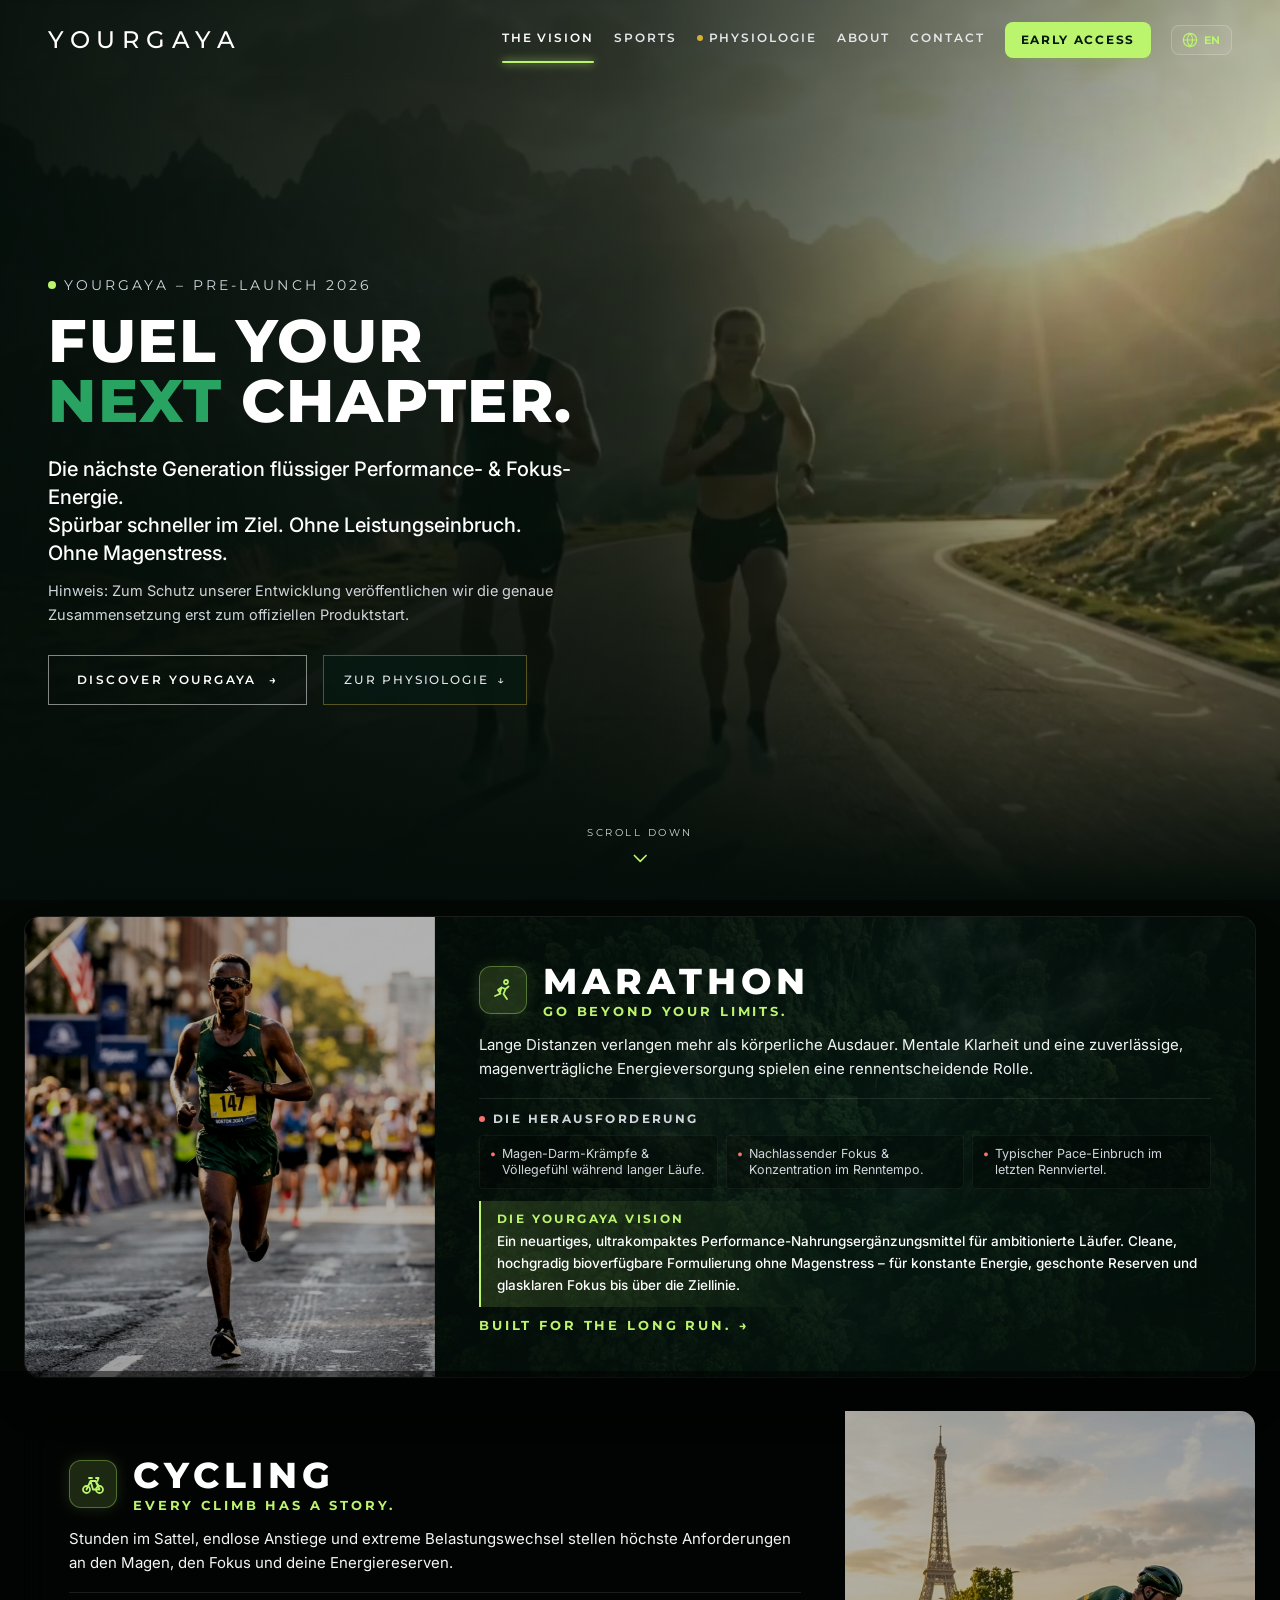
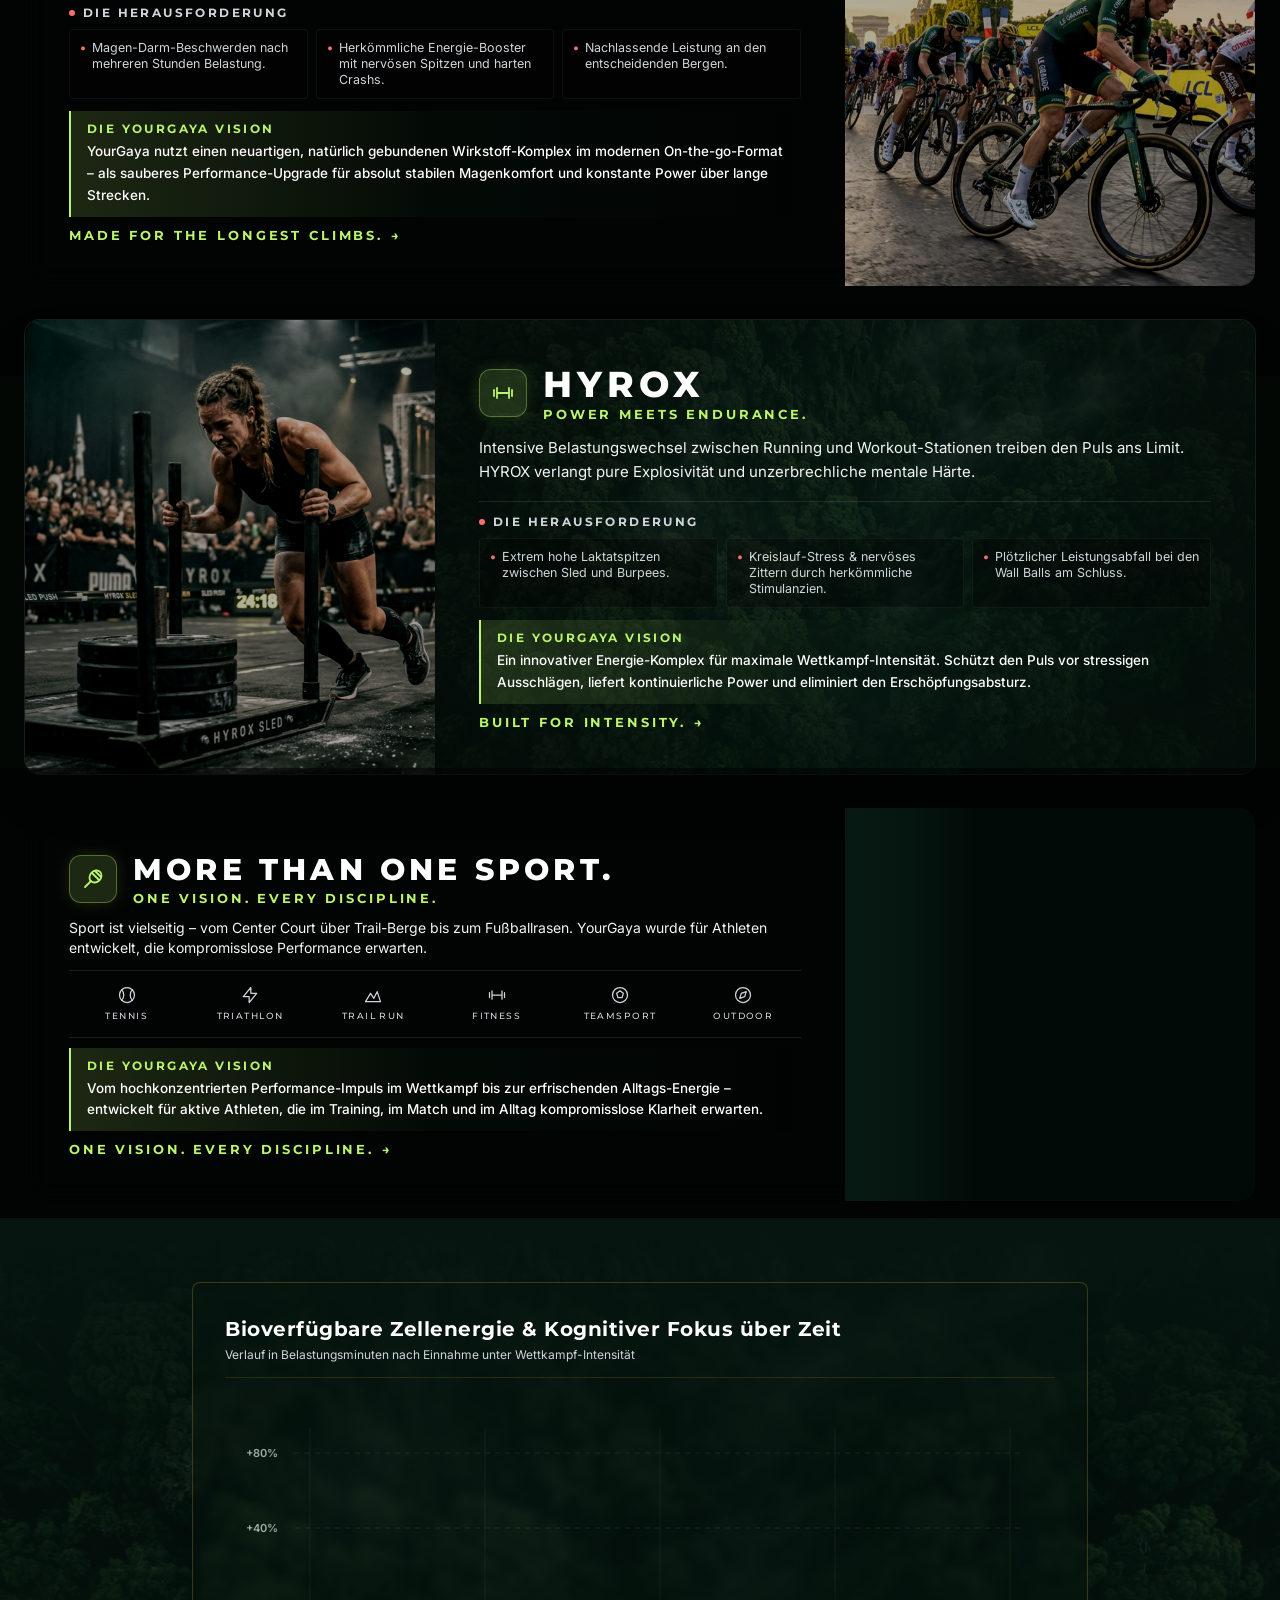
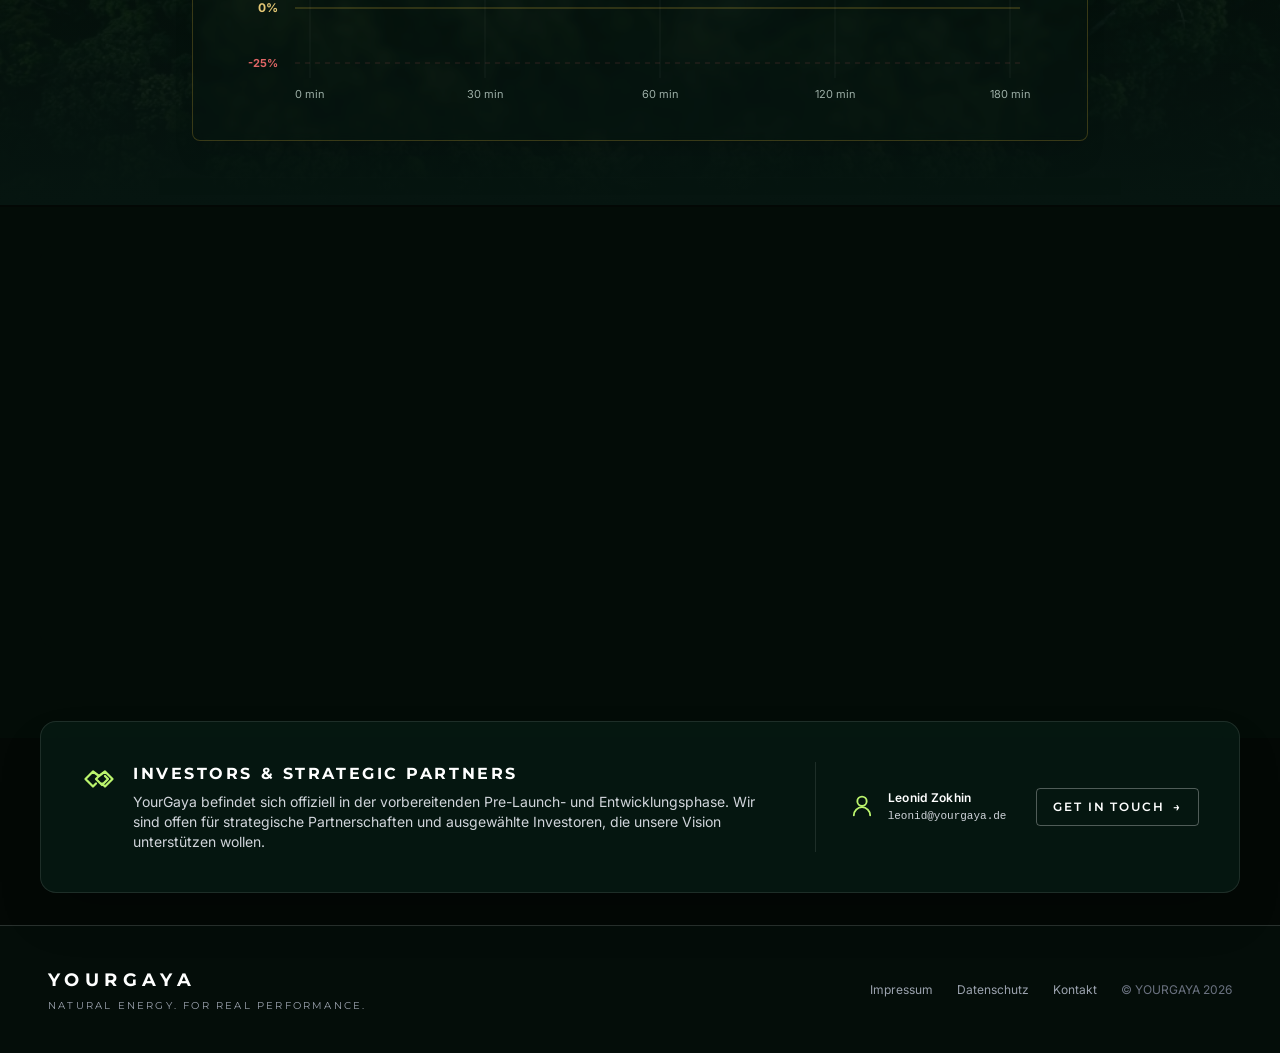
==== commit 9b2a8a4e: "Add files via upload" ====
--- a/index.html
+++ b/index.html
@@ -13,17 +13,18 @@
   
   <!-- Primary Meta Tags & SEO -->
   <meta name="title" content="YOURGAYA – Fuel Your Next Chapter | Founded by Leonid Zokhin">
-  <meta name="description" content="YOURGAYA – Das neu optimierte Energy Gel der nächsten Generation. Gegründet von Leonid Zokhin. Spürbar schneller im Ziel. Ohne Leistungseinbruch. Ohne Magenstress. Jetzt Vorab-Warteliste sichern.">
-  <meta name="keywords" content="Leonid Zokhin, leonid zokhin, YOURGAYA, Gründer Leonid Zokhin, Founder Leonid Zokhin, Energy Gel, Ausdauersport, Marathon, Triathlon, Cycling, Hyrox, Zellenergie, Sportnahrung">
+  <meta name="description" content="YOURGAYA – Die nächste Generation flüssiger Performance- & Fokus-Energie und smarte Alternative zu herkömmlichen Energy Gels. Gegründet von Leonid Zokhin. Ohne Leistungseinbruch. Ohne Magenstress.">
+  <meta name="keywords" content="Leonid Zokhin, leonid zokhin, YOURGAYA, Gründer Leonid Zokhin, Founder Leonid Zokhin, Energy Gel Alternative, Energy Gel mit Koffein, Energy Gel ohne Crash, Liquid Energy Stick, Performance Nahrungsergänzungsmittel, Functional Cold Brew, Ausdauersport, Marathon, Triathlon, Cycling, Hyrox, Fokus, Sportnahrung">
   <meta name="author" content="Leonid Zokhin">
   <meta name="robots" content="index, follow, max-image-preview:large, max-snippet:-1, max-video-preview:-1">
   <link rel="canonical" href="https://www.yourgaya.de/">
+  <link rel="me" href="https://www.linkedin.com/in/leonid-zokhin">
 
   <!-- Open Graph / Social Sharing -->
   <meta property="og:type" content="website">
   <meta property="og:url" content="https://www.yourgaya.de/">
   <meta property="og:title" content="YOURGAYA – Fuel Your Next Chapter | Founded by Leonid Zokhin">
-  <meta property="og:description" content="Das neu optimierte Energy Gel der nächsten Generation. Gegründet von Leonid Zokhin. Spürbar schneller im Ziel. Ohne Leistungseinbruch. Ohne Magenstress.">
+  <meta property="og:description" content="Die nächste Generation flüssiger Performance- & Fokus-Energie – die smarte Alternative zu herkömmlichen Energy Gels. Gegründet von Leonid Zokhin.">
   <meta property="og:image" content="https://www.yourgaya.de/crop_hero.jpg">
   <meta property="og:locale" content="de_DE">
   <meta property="og:site_name" content="YOURGAYA">
@@ -32,7 +33,7 @@
   <meta name="twitter:card" content="summary_large_image">
   <meta name="twitter:url" content="https://www.yourgaya.de/">
   <meta name="twitter:title" content="YOURGAYA – Fuel Your Next Chapter | Founded by Leonid Zokhin">
-  <meta name="twitter:description" content="Das neu optimierte Energy Gel der nächsten Generation. Gegründet von Leonid Zokhin.">
+  <meta name="twitter:description" content="Die nächste Generation flüssiger Performance- & Fokus-Energie – gegründet von Leonid Zokhin.">
   <meta name="twitter:image" content="https://www.yourgaya.de/crop_hero.jpg">
 
   <!-- Schema.org JSON-LD (Google Knowledge Graph & Indexing) -->
@@ -44,25 +45,38 @@
         "@type": "Organization",
         "@id": "https://www.yourgaya.de/#organization",
         "name": "YOURGAYA",
-        "url": "https://www.yourgaya.de",
+        "alternateName": "YourGaya",
+        "url": "https://www.yourgaya.de/",
         "logo": "https://www.yourgaya.de/favicon-192x192.png",
-        "description": "Das neu optimierte Energy Gel der nächsten Generation für Ausdauersportler.",
+        "description": "Die nächste Generation flüssiger Performance- & Fokus-Ernährung für Ausdauer- und Leistungssportler – die smarte Alternative zu herkömmlichen Energy Gels mit Koffein.",
         "founder": {
-          "@type": "Person",
-          "@id": "https://www.yourgaya.de/#founder",
-          "name": "Leonid Zokhin",
-          "givenName": "Leonid",
-          "familyName": "Zokhin",
-          "jobTitle": "Founder & Visionary",
-          "url": "https://www.yourgaya.de",
-          "sameAs": [
-            "https://www.linkedin.com/in/leonid-zokhin"
-          ]
+          "@id": "https://www.yourgaya.de/#founder"
         },
+        "sameAs": [
+          "https://www.linkedin.com/in/leonid-zokhin"
+        ],
+        "knowsAbout": [
+          "Performance Nutrition",
+          "Ausdauersport",
+          "Energy Gel Alternative",
+          "Energy Gel mit Koffein Alternative",
+          "Liquid Energy Stick",
+          "Performance Nahrungsergänzungsmittel",
+          "Functional Cold Brew",
+          "Marathon",
+          "Triathlon",
+          "Cycling",
+          "HYROX",
+          "Tennis"
+        ],
         "contactPoint": {
           "@type": "ContactPoint",
           "email": "contact@yourgaya.de",
-          "contactType": "customer service"
+          "contactType": "customer service",
+          "availableLanguage": [
+            "de",
+            "en"
+          ]
         }
       },
       {
@@ -72,10 +86,25 @@
         "givenName": "Leonid",
         "familyName": "Zokhin",
         "jobTitle": "Founder & Creator of YOURGAYA",
+        "description": "Leonid Zokhin ist Gründer von YOURGAYA – einer neuartigen Performance- & Fokus-Marke für Ausdauer- und Leistungssportler im DACH-Raum und Europa.",
         "worksFor": {
           "@id": "https://www.yourgaya.de/#organization"
         },
-        "url": "https://www.yourgaya.de",
+        "url": "https://www.yourgaya.de/",
+        "mainEntityOfPage": "https://www.yourgaya.de/",
+        "email": "mailto:leonid@yourgaya.de",
+        "address": {
+          "@type": "PostalAddress",
+          "addressLocality": "Schengen",
+          "addressCountry": "LU"
+        },
+        "knowsAbout": [
+          "Sports Nutrition",
+          "Endurance Sports",
+          "Performance Supplements",
+          "Energy Gel Alternative",
+          "Functional Beverages"
+        ],
         "sameAs": [
           "https://www.linkedin.com/in/leonid-zokhin"
         ]
@@ -83,12 +112,34 @@
       {
         "@type": "WebSite",
         "@id": "https://www.yourgaya.de/#website",
-        "url": "https://www.yourgaya.de",
+        "url": "https://www.yourgaya.de/",
         "name": "YOURGAYA",
         "publisher": {
           "@id": "https://www.yourgaya.de/#organization"
         },
-        "inLanguage": ["de-DE", "en-US"]
+        "inLanguage": [
+          "de-DE",
+          "en-US"
+        ]
+      },
+      {
+        "@type": "WebPage",
+        "@id": "https://www.yourgaya.de/#webpage",
+        "url": "https://www.yourgaya.de/",
+        "name": "YOURGAYA – Fuel Your Next Chapter | Founded by Leonid Zokhin",
+        "isPartOf": {
+          "@id": "https://www.yourgaya.de/#website"
+        },
+        "about": [
+          {
+            "@id": "https://www.yourgaya.de/#organization"
+          },
+          {
+            "@id": "https://www.yourgaya.de/#founder"
+          }
+        ],
+        "keywords": "Leonid Zokhin, YOURGAYA, Energy Gel Alternative, Energy Gel mit Koffein, Performance Nahrungsergänzungsmittel, Liquid Energy, Functional Cold Brew, Ausdauersport, Marathon, Triathlon, Cycling, HYROX",
+        "inLanguage": "de-DE"
       }
     ]
   }
@@ -830,7 +881,7 @@
           <span class="text-[#28a362]">NEXT</span> CHAPTER.
         </h1>
         <p id="hero-subtitle" data-i18n="hero.subtitle" class="text-xs sm:text-lg md:text-xl font-medium text-white mb-3 sm:mb-3 leading-snug sm:leading-normal">
-          Das neu optimierte Energy Gel der nächsten Generation.<br>
+          Die nächste Generation flüssiger Performance- &amp; Fokus-Energie.<br>
           Spürbar schneller im Ziel. Ohne Leistungseinbruch.<br>
           Ohne Magenstress.
         </p>
@@ -1023,7 +1074,7 @@
             <!-- Die YourGaya Vision – Hebt sich leuchtend ab -->
             <div class="bg-gradient-to-r from-gayaAccent/15 via-gayaGreen/25 to-transparent border-l-2 border-gayaAccent pl-4 pr-3 py-2.5 my-2.5 rounded-r-lg">
               <h3 data-i18n="marathon.visionTitle" class="font-display font-bold text-xs tracking-[0.2em] uppercase text-gayaAccent mb-1">DIE YOURGAYA VISION</h3>
-              <p data-i18n="marathon.visionDesc" class="text-xs sm:text-[13.5px] text-white font-medium leading-relaxed">Ein revolutionärer Energie-Ansatz für ambitionierte Läufer. Cleane, hochgradig bioverfügbare Rezeptur ohne Magenstress, für konstante Energie und glasklaren Fokus bis über die Ziellinie.</p>
+              <p data-i18n="marathon.visionDesc" class="text-xs sm:text-[13.5px] text-white font-medium leading-relaxed">Ein neuartiges, ultrakompaktes Performance-Nahrungsergänzungsmittel für ambitionierte Läufer. Cleane, hochgradig bioverfügbare Formulierung ohne Magenstress – für konstante Energie, geschonte Reserven und glasklaren Fokus bis über die Ziellinie.</p>
             </div>
 
             <p class="font-display font-bold text-xs sm:text-[13px] tracking-[0.22em] uppercase text-gayaAccent flex items-center gap-2 mt-2">
@@ -1061,7 +1112,7 @@
             </div>
 
             <p data-i18n="cycling.desc" class="text-gray-100 text-sm sm:text-[15px] leading-relaxed mb-4 font-normal">
-              Stunden im Sattel, endlose Anstiege und extreme Belastungswechsel stellen höchste Anforderungen an den Magen und die gleichmäßige Glykogenzufuhr.
+              Stunden im Sattel, endlose Anstiege und extreme Belastungswechsel stellen höchste Anforderungen an den Magen, den Fokus und deine Energiereserven.
             </p>
 
             <div class="border-t border-white/10 pt-3 mb-3">
@@ -1076,7 +1127,7 @@
                 </li>
                 <li class="flex items-start gap-1.5 bg-black/30 p-2.5 rounded border border-white/5">
                   <span class="text-red-400 font-bold">•</span>
-                  <span data-i18n="cycling.c2">Klebrige Sportgels mit künstlichen Spitzen und Crashs.</span>
+                  <span data-i18n="cycling.c2">Herkömmliche Energie-Booster mit nervösen Spitzen und harten Crashs.</span>
                 </li>
                 <li class="flex items-start gap-1.5 bg-black/30 p-2.5 rounded border border-white/5">
                   <span class="text-red-400 font-bold">•</span>
@@ -1088,7 +1139,7 @@
             <!-- Die YourGaya Vision – Hebt sich leuchtend ab -->
             <div class="bg-gradient-to-r from-gayaAccent/15 via-gayaGreen/25 to-transparent border-l-2 border-gayaAccent pl-4 pr-3 py-2.5 my-2.5 rounded-r-lg">
               <h3 data-i18n="cycling.visionTitle" class="font-display font-bold text-xs tracking-[0.2em] uppercase text-gayaAccent mb-1">DIE YOURGAYA VISION</h3>
-              <p data-i18n="cycling.visionDesc" class="text-xs sm:text-[13.5px] text-white font-medium leading-relaxed">YourGaya verbindet einen hochfunktionellen Inhaltstoff mit einem Dual-Carb-Verhältnis für absolut stabilen Magenkomfort und konstante Power über lange Strecken.</p>
+              <p data-i18n="cycling.visionDesc" class="text-xs sm:text-[13.5px] text-white font-medium leading-relaxed">YourGaya nutzt einen neuartigen, natürlich gebundenen Wirkstoff-Komplex im modernen On-the-go-Format – als sauberes Performance-Upgrade für absolut stabilen Magenkomfort und konstante Power über lange Strecken.</p>
             </div>
 
             <p class="font-display font-bold text-xs sm:text-[13px] tracking-[0.22em] uppercase text-gayaAccent flex items-center gap-2 mt-2">
@@ -1163,7 +1214,7 @@
                 </li>
                 <li class="flex items-start gap-1.5 bg-black/30 p-2.5 rounded border border-white/5">
                   <span class="text-red-400 font-bold">•</span>
-                  <span data-i18n="hyrox.c2">Kreislauf-Stress &amp; Zittern durch synthetisches Koffein.</span>
+                  <span data-i18n="hyrox.c2">Kreislauf-Stress &amp; nervöses Zittern durch herkömmliche Stimulanzien.</span>
                 </li>
                 <li class="flex items-start gap-1.5 bg-black/30 p-2.5 rounded border border-white/5">
                   <span class="text-red-400 font-bold">•</span>
@@ -1264,7 +1315,7 @@
             <div class="bg-gradient-to-r from-gayaAccent/15 via-gayaGreen/25 to-transparent border-l-2 border-gayaAccent pl-4 pr-3 py-2.5 my-2.5 rounded-r-lg">
               <h3 data-i18n="multisport.visionTitle" class="font-display font-bold text-xs tracking-[0.2em] uppercase text-gayaAccent mb-1">DIE YOURGAYA VISION</h3>
               <p data-i18n="multisport.visionDesc" class="text-xs sm:text-[13.5px] text-white font-medium leading-relaxed">
-                Ein allumfassender Energiebooster für aktive Athleten – vom intensiven Intervalltraining bis zu neuen persönlichen Bestzeiten.
+                Vom hochkonzentrierten Performance-Impuls im Wettkampf bis zur erfrischenden Alltags-Energie – entwickelt für aktive Athleten, die im Training, im Match und im Alltag kompromisslose Klarheit erwarten.
               </p>
             </div>
 
@@ -1309,18 +1360,18 @@
         Bioverfügbare Zellenergie &amp; Kognitiver Fokus über Zeit
       </h2>
       <p data-i18n="graph.subtitle" class="text-[11px] sm:text-xs text-gray-300 mt-1">
-        Gemessen in Belastungsminuten nach Einnahme unter Wettkampf-Intensität
+        Verlauf in Belastungsminuten nach Einnahme unter Wettkampf-Intensität
       </p>
     </div>
 
     <!-- Kompakte Zeichenfläche -->
     <div id="chart-container" class="relative w-full h-[270px] sm:h-[310px] select-none">
       
-      <!-- 1. LABEL (Kleiner): Roter Synthetik-Peak -->
+      <!-- 1. LABEL (Kleiner): Roter Marktstandard-Peak -->
       <div class="chart-label transition-all duration-700 ease-out absolute z-20 pointer-events-none opacity-0 translate-y-1" style="left: 16%; top: 5%;" data-delay="800">
         <div class="inline-flex items-center gap-1.5 px-2.5 py-1 rounded bg-[#1a0f10]/80 border border-red-500/40 text-[9px] sm:text-[10px] font-display font-semibold text-red-300 whitespace-nowrap">
           <span class="w-1.5 h-1.5 rounded-full bg-red-400"></span>
-          <span data-i18n="graph.label1">STANDARD-GEL: PEAK &amp; STRESS</span>
+          <span data-i18n="graph.label1">MARKTSTANDARD: PEAK &amp; STRESS</span>
         </div>
       </div>
 
@@ -2171,7 +2222,7 @@
 
         "hero.badge": "YOURGAYA – PRE-LAUNCH 2026",
         "hero.title": "FUEL YOUR<br><span class=\"text-[#28a362]\">NEXT</span> CHAPTER.",
-        "hero.subtitle": "Das neu optimierte Energy Gel der nächsten Generation.<br>Spürbar schneller im Ziel. Ohne Leistungseinbruch.<br>Ohne Magenstress.",
+        "hero.subtitle": "Die nächste Generation flüssiger Performance- &amp; Fokus-Energie.<br>Spürbar schneller im Ziel. Ohne Leistungseinbruch.<br>Ohne Magenstress.",
         "hero.note": "Hinweis: Zum Schutz unserer Entwicklung veröffentlichen wir die genaue Zusammensetzung erst zum offiziellen Produktstart.",
         "hero.btnDiscover": "DISCOVER YOURGAYA",
         "hero.btnPhysio": "ZUR PHYSIOLOGIE",
@@ -2183,20 +2234,20 @@
         "marathon.c2": "Nachlassender Fokus & Konzentration im Renntempo.",
         "marathon.c3": "Typischer Pace-Einbruch im letzten Rennviertel.",
         "marathon.visionTitle": "DIE YOURGAYA VISION",
-        "marathon.visionDesc": "Ein revolutionärer Energie-Ansatz für ambitionierte Läufer. Cleane, hochgradig bioverfügbare Rezeptur ohne Magenstress, für konstante Energie und glasklaren Fokus bis über die Ziellinie.",
-
-        "cycling.desc": "Stunden im Sattel, endlose Anstiege und extreme Belastungswechsel stellen höchste Anforderungen an den Magen und die gleichmäßige Glykogenzufuhr.",
+        "marathon.visionDesc": "Ein neuartiges, ultrakompaktes Performance-Nahrungsergänzungsmittel für ambitionierte Läufer. Cleane, hochgradig bioverfügbare Formulierung ohne Magenstress – für konstante Energie, geschonte Reserven und glasklaren Fokus bis über die Ziellinie.",
+
+        "cycling.desc": "Stunden im Sattel, endlose Anstiege und extreme Belastungswechsel stellen höchste Anforderungen an den Magen, den Fokus und deine Energiereserven.",
         "cycling.challengeTitle": "DIE HERAUSFORDERUNG",
         "cycling.c1": "Magen-Darm-Beschwerden nach mehreren Stunden Belastung.",
-        "cycling.c2": "Klebrige Sportgels mit künstlichen Spitzen und Crashs.",
+        "cycling.c2": "Herkömmliche Energie-Booster mit nervösen Spitzen und harten Crashs.",
         "cycling.c3": "Nachlassende Leistung an den entscheidenden Bergen.",
         "cycling.visionTitle": "DIE YOURGAYA VISION",
-        "cycling.visionDesc": "YourGaya verbindet einen hochfunktionellen Inhaltstoff mit einem Dual-Carb-Verhältnis für absolut stabilen Magenkomfort und konstante Power über lange Strecken.",
+        "cycling.visionDesc": "YourGaya nutzt einen neuartigen, natürlich gebundenen Wirkstoff-Komplex im modernen On-the-go-Format – als sauberes Performance-Upgrade für absolut stabilen Magenkomfort und konstante Power über lange Strecken.",
 
         "hyrox.desc": "Intensive Belastungswechsel zwischen Running und Workout-Stationen treiben den Puls ans Limit. HYROX verlangt pure Explosivität und unzerbrechliche mentale Härte.",
         "hyrox.challengeTitle": "DIE HERAUSFORDERUNG",
         "hyrox.c1": "Extrem hohe Laktatspitzen zwischen Sled und Burpees.",
-        "hyrox.c2": "Kreislauf-Stress & Zittern durch synthetisches Koffein.",
+        "hyrox.c2": "Kreislauf-Stress & nervöses Zittern durch herkömmliche Stimulanzien.",
         "hyrox.c3": "Plötzlicher Leistungsabfall bei den Wall Balls am Schluss.",
         "hyrox.visionTitle": "DIE YOURGAYA VISION",
         "hyrox.visionDesc": "Ein innovativer Energie-Komplex für maximale Wettkampf-Intensität. Schützt den Puls vor stressigen Ausschlägen, liefert kontinuierliche Power und eliminiert den Erschöpfungsabsturz.",
@@ -2204,11 +2255,11 @@
         "multisport.desc": "Sport ist vielseitig – vom Center Court über Trail-Berge bis zum Fußballrasen. YourGaya wurde für Athleten entwickelt, die kompromisslose Performance erwarten.",
         "multisport.teamSport": "TEAMSPORT",
         "multisport.visionTitle": "DIE YOURGAYA VISION",
-        "multisport.visionDesc": "Ein allumfassender Energiebooster für aktive Athleten – vom intensiven Intervalltraining bis zu neuen persönlichen Bestzeiten.",
+        "multisport.visionDesc": "Vom hochkonzentrierten Performance-Impuls im Wettkampf bis zur erfrischenden Alltags-Energie – entwickelt für aktive Athleten, die im Training, im Match und im Alltag kompromisslose Klarheit erwarten.",
 
         "graph.title": "Bioverfügbare Zellenergie & Kognitiver Fokus über Zeit",
-        "graph.subtitle": "Gemessen in Belastungsminuten nach Einnahme unter Wettkampf-Intensität",
-        "graph.label1": "STANDARD-GEL: PEAK & STRESS",
+        "graph.subtitle": "Verlauf in Belastungsminuten nach Einnahme unter Wettkampf-Intensität",
+        "graph.label1": "MARKTSTANDARD: PEAK & STRESS",
         "graph.label2": "YOURGAYA: +60% STEADY-FLOW PLATEAU",
         "graph.label3": "Crash & Speicher-Verbrauch (-25%)",
         "graph.label4": "YourGaya: Soft Landing (auf 0%)",
@@ -2254,7 +2305,7 @@
 
         "hero.badge": "YOURGAYA – PRE-LAUNCH 2026",
         "hero.title": "FUEL YOUR<br><span class=\"text-[#28a362]\">NEXT</span> CHAPTER.",
-        "hero.subtitle": "The next-generation optimized energy gel.<br>Noticeably faster at the finish line. Zero performance crash.<br>Zero stomach distress.",
+        "hero.subtitle": "The next generation of liquid performance &amp; focus energy.<br>Noticeably faster at the finish line. Zero performance crash.<br>Zero stomach distress.",
         "hero.note": "Note: To protect our proprietary formula, the exact composition will be unveiled upon the official product launch.",
         "hero.btnDiscover": "DISCOVER YOURGAYA",
         "hero.btnPhysio": "EXPLORE PHYSIOLOGY",
@@ -2266,20 +2317,20 @@
         "marathon.c2": "Fading focus & concentration breakdown at race pace.",
         "marathon.c3": "Classic pace drop in the final quarter of the marathon.",
         "marathon.visionTitle": "THE YOURGAYA VISION",
-        "marathon.visionDesc": "A revolutionary energy formulation for ambitious runners. Clean, highly bioavailable ingredients without stomach distress, providing constant power and razor-sharp focus across the finish line.",
-
-        "cycling.desc": "Hours in the saddle, relentless climbs, and extreme load shifts place maximum demands on digestion and steady glycogen replenishment.",
+        "marathon.visionDesc": "A novel, ultra-compact performance supplement for ambitious runners. Clean, highly bioavailable formulation without stomach distress – delivering constant power, protected reserves, and razor-sharp focus across the finish line.",
+
+        "cycling.desc": "Hours in the saddle, relentless climbs, and extreme load shifts place maximum demands on your stomach, mental focus, and energy reserves.",
         "cycling.challengeTitle": "THE CHALLENGE",
         "cycling.c1": "GI distress and digestive discomfort after hours of exertion.",
-        "cycling.c2": "Sticky energy gels causing artificial insulin spikes and crashes.",
+        "cycling.c2": "Conventional energy boosters causing nervous spikes and hard crashes.",
         "cycling.c3": "Fading power and wattage on the decisive summit finish.",
         "cycling.visionTitle": "THE YOURGAYA VISION",
-        "cycling.visionDesc": "YourGaya combines high-performance bio-actives with an optimized dual-carb ratio for uncompromising gut comfort and sustained power over long distances.",
+        "cycling.visionDesc": "YourGaya delivers a novel, naturally bound active complex in a sleek on-the-go format – the clean performance upgrade for uncompromising gut comfort and sustained power over long distances.",
 
         "hyrox.desc": "Relentless shifts between 1 km runs and functional workout stations drive heart rate to the red line. HYROX demands explosive power and unbreakable mental toughness.",
         "hyrox.challengeTitle": "THE CHALLENGE",
         "hyrox.c1": "Severe lactate spikes between heavy sled pushes and burpees.",
-        "hyrox.c2": "Cardiovascular stress & nervous jitters from synthetic caffeine.",
+        "hyrox.c2": "Cardiovascular stress & nervous jitters from conventional stimulants.",
         "hyrox.c3": "Sudden performance collapse at the final wall balls station.",
         "hyrox.visionTitle": "THE YOURGAYA VISION",
         "hyrox.visionDesc": "An innovative energy complex engineered for maximum competition intensity. Stabilizes heart rate, delivers continuous power, and eliminates the dreaded crash.",
@@ -2287,13 +2338,13 @@
         "multisport.desc": "Sport is multifaceted – from the center court to mountain trails and team pitches. YourGaya was built for athletes who demand uncompromising performance.",
         "multisport.teamSport": "TEAM SPORTS",
         "multisport.visionTitle": "THE YOURGAYA VISION",
-        "multisport.visionDesc": "A universal energy booster for active athletes – from high-intensity interval training to new personal bests.",
+        "multisport.visionDesc": "From a concentrated performance impulse in competition to refreshing everyday focus – built for active athletes who demand uncompromising clarity in training, match play, and daily life.",
 
         "graph.title": "Bioavailable Cellular Energy & Cognitive Focus Over Time",
-        "graph.subtitle": "Measured in minutes of exertion after intake under competition intensity",
-        "graph.label1": "STANDARD GEL: PEAK & STRESS",
+        "graph.subtitle": "Progression in minutes of exertion after intake under competition intensity",
+        "graph.label1": "MARKET STANDARD: PEAK & STRESS",
         "graph.label2": "YOURGAYA: +60% STEADY-FLOW PLATEAU",
-        "graph.label3": "Crash & Glycogen Depletion (-25%)",
+        "graph.label3": "Crash & Reserve Depletion (-25%)",
         "graph.label4": "YourGaya: Soft Landing (to 0%)",
 
         "waitlist.subtitle": "Be there from the very beginning.",
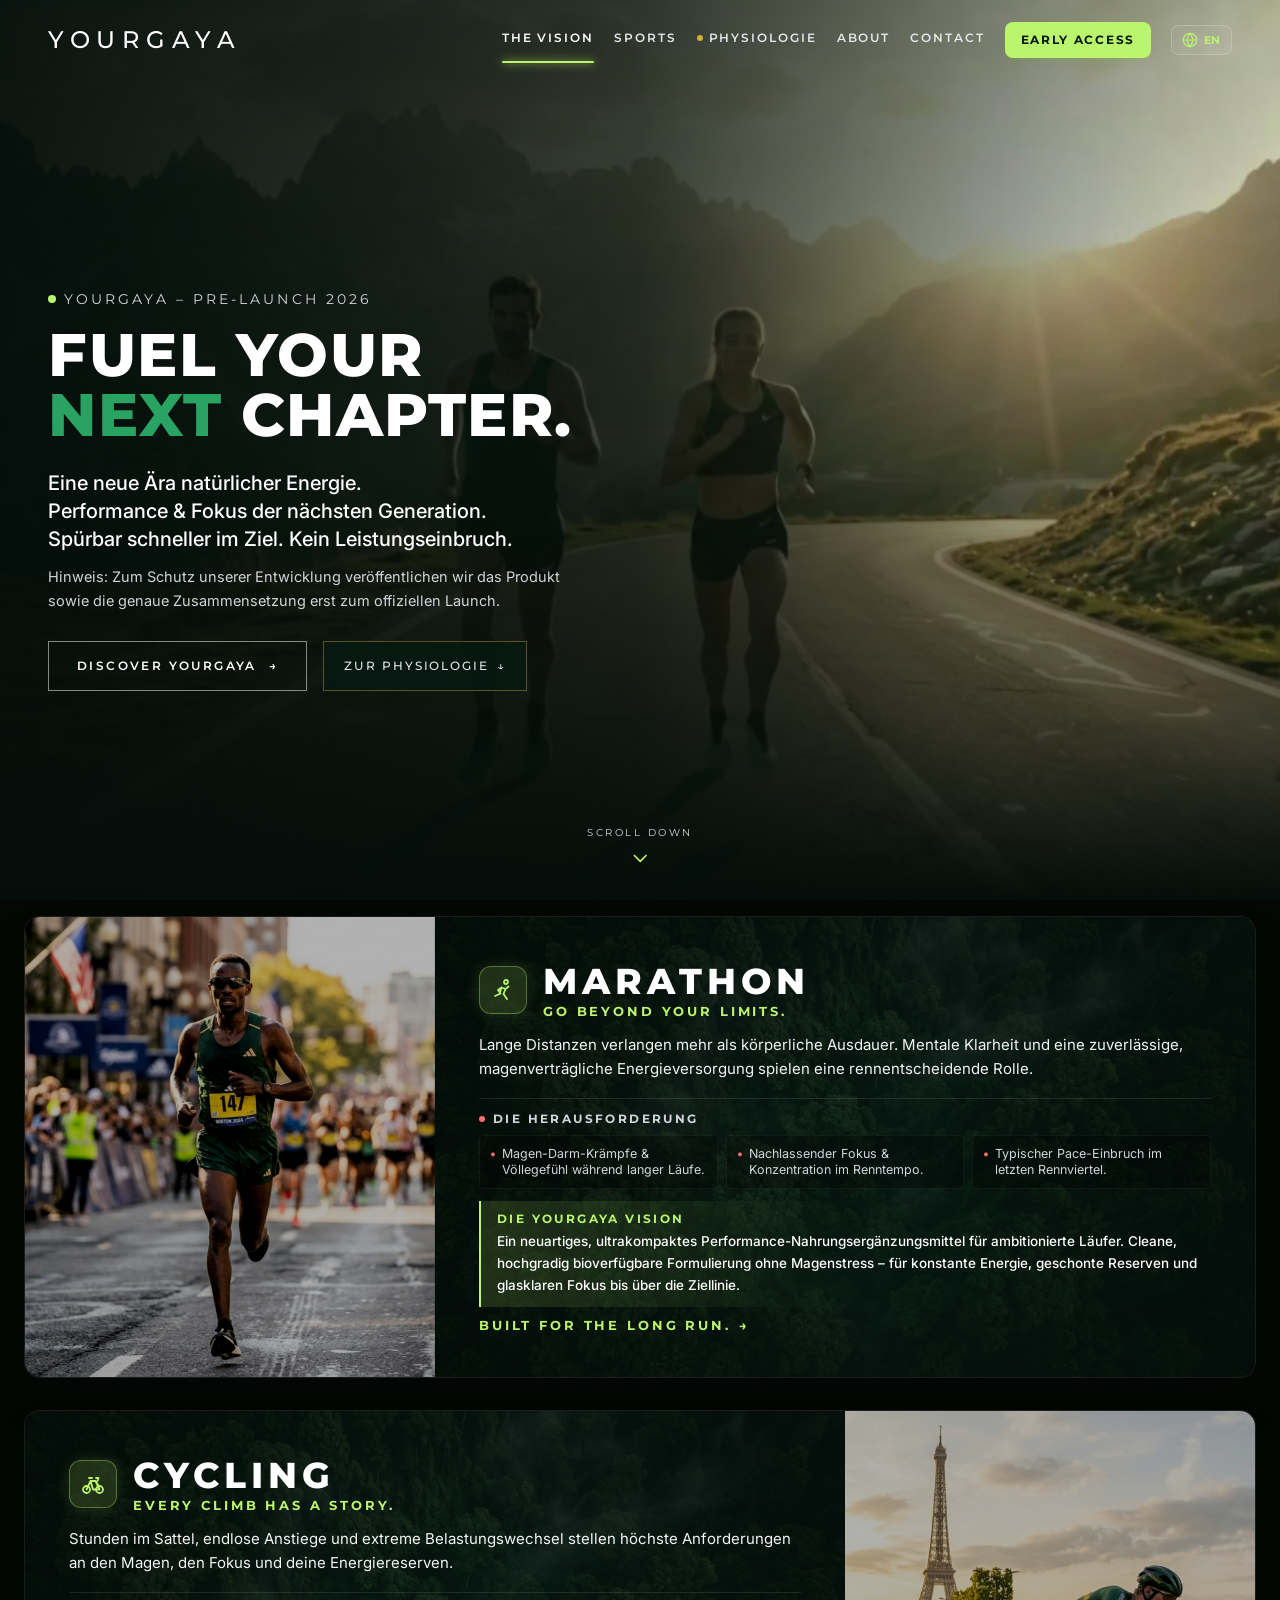
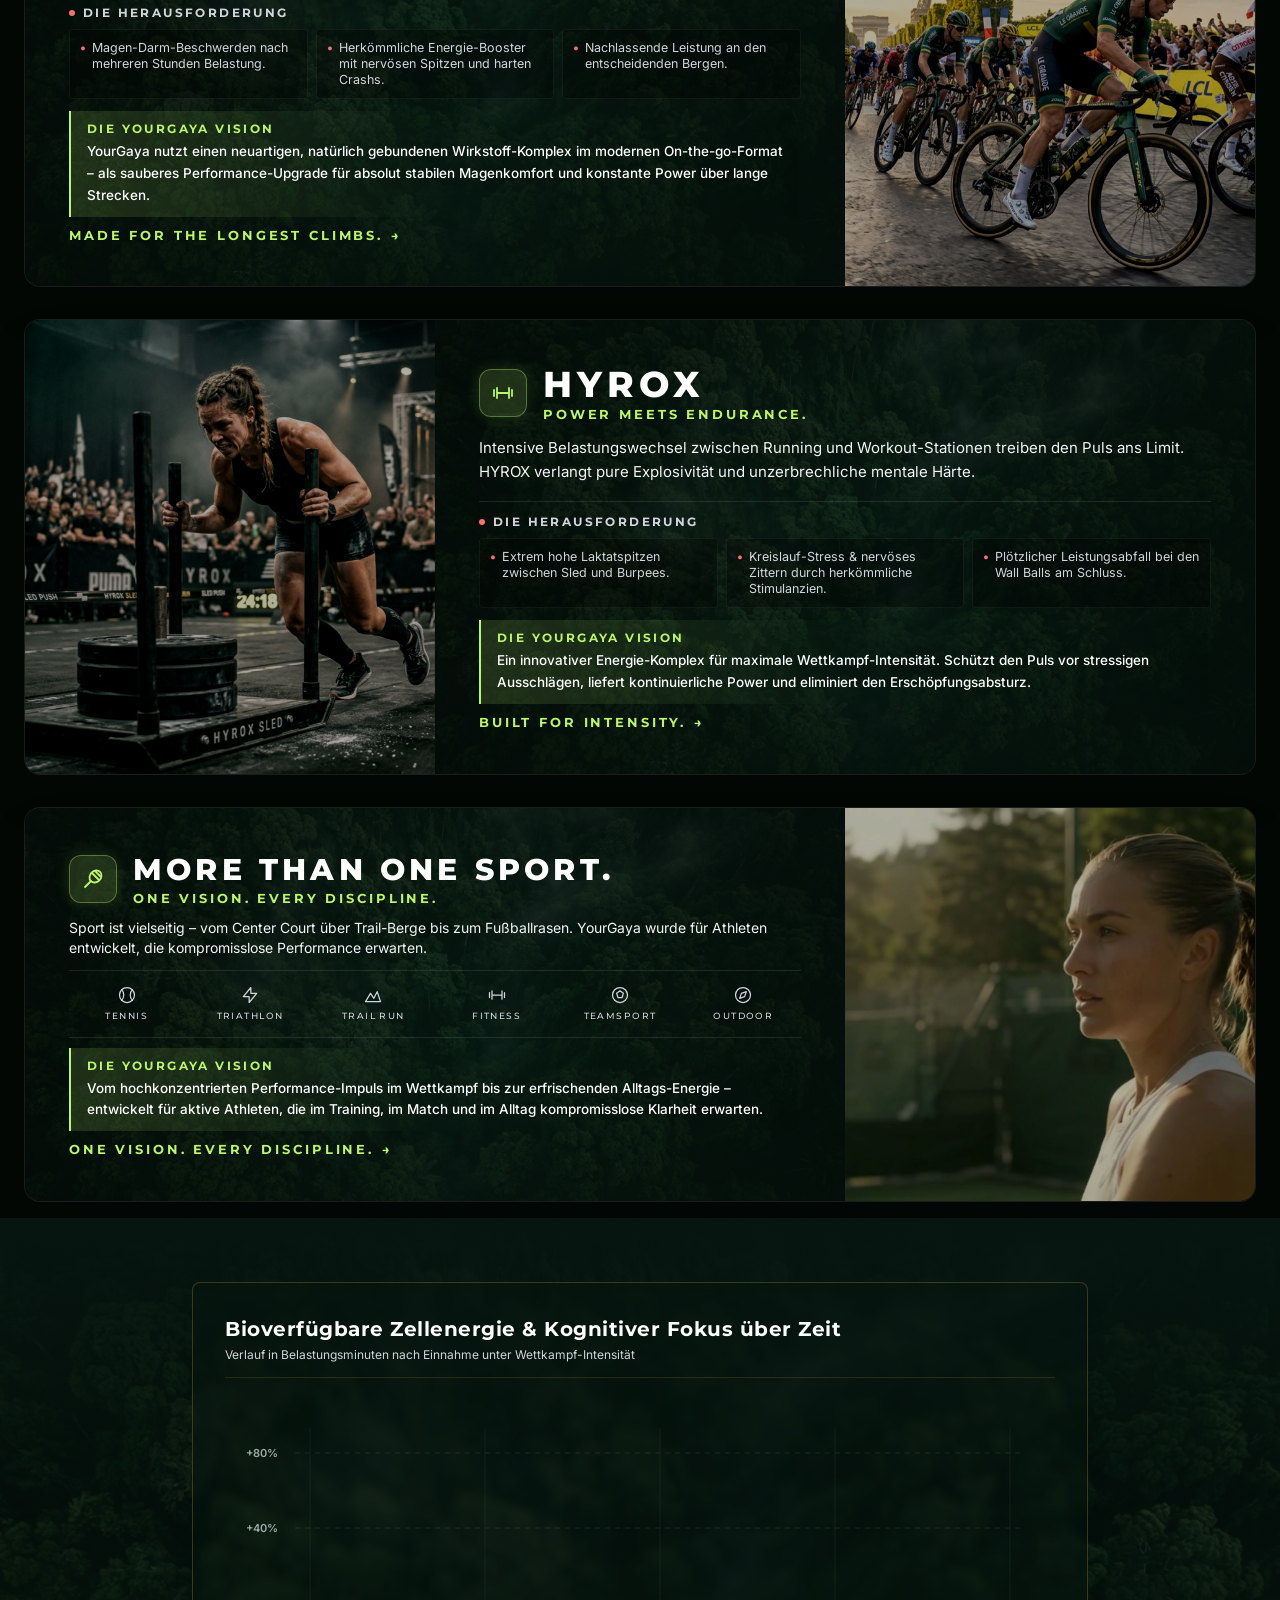
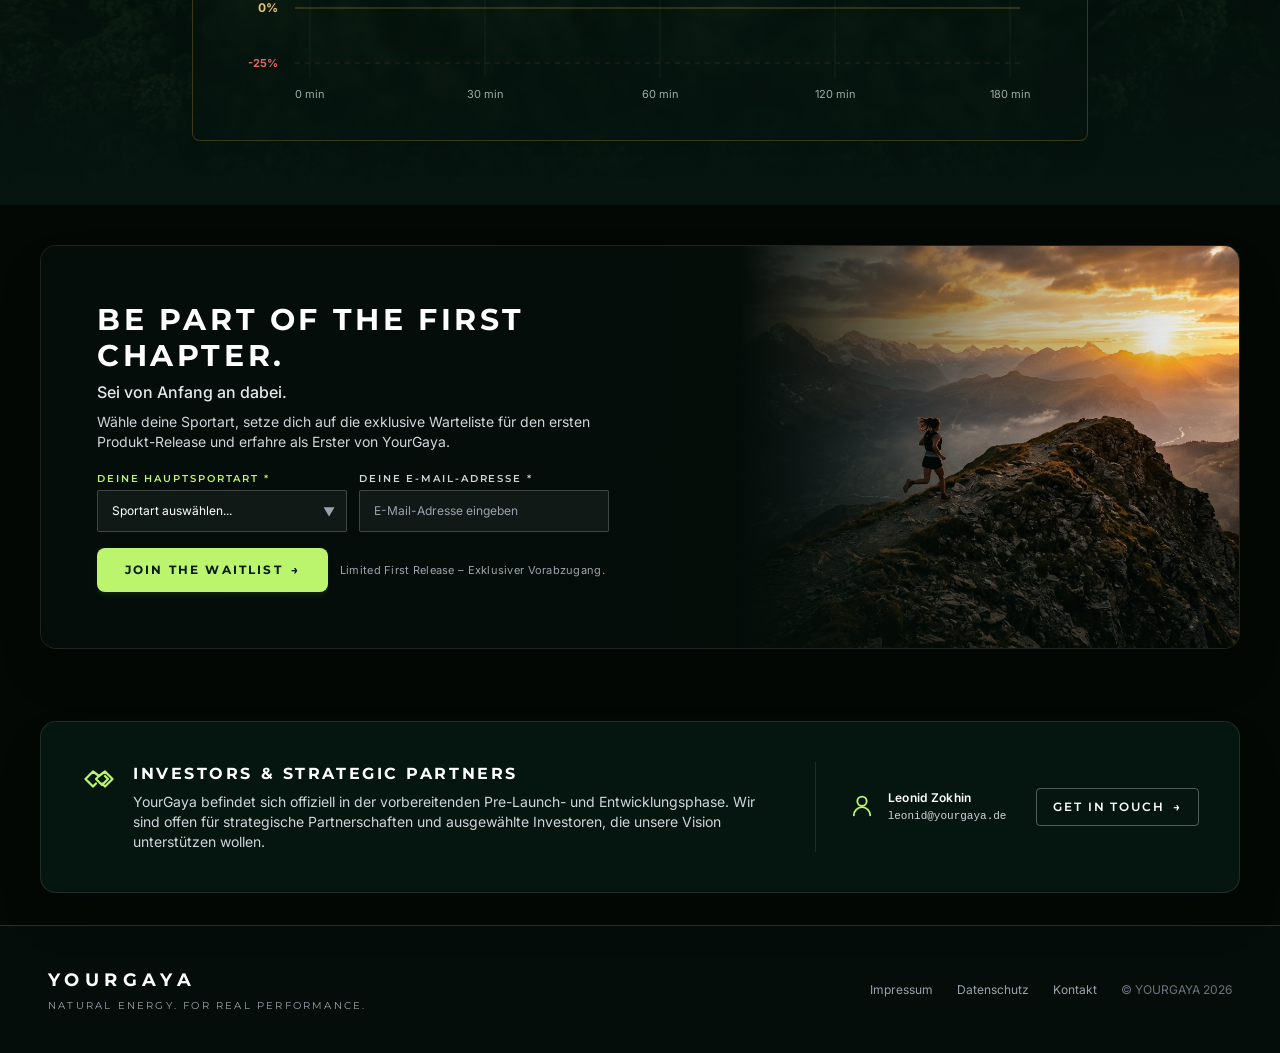
==== commit 997af9cb: "Add files via upload" ====
--- a/index.html
+++ b/index.html
@@ -13,7 +13,7 @@
   
   <!-- Primary Meta Tags & SEO -->
   <meta name="title" content="YOURGAYA – Fuel Your Next Chapter | Founded by Leonid Zokhin">
-  <meta name="description" content="YOURGAYA – Die nächste Generation flüssiger Performance- & Fokus-Energie und smarte Alternative zu herkömmlichen Energy Gels. Gegründet von Leonid Zokhin. Ohne Leistungseinbruch. Ohne Magenstress.">
+  <meta name="description" content="YOURGAYA – Eine neue Ära natürlicher Energie. Performance & Fokus der nächsten Generation – die smarte Alternative zu herkömmlichen Energy Gels. Gegründet von Leonid Zokhin.">
   <meta name="keywords" content="Leonid Zokhin, leonid zokhin, YOURGAYA, Gründer Leonid Zokhin, Founder Leonid Zokhin, Energy Gel Alternative, Energy Gel mit Koffein, Energy Gel ohne Crash, Liquid Energy Stick, Performance Nahrungsergänzungsmittel, Functional Cold Brew, Ausdauersport, Marathon, Triathlon, Cycling, Hyrox, Fokus, Sportnahrung">
   <meta name="author" content="Leonid Zokhin">
   <meta name="robots" content="index, follow, max-image-preview:large, max-snippet:-1, max-video-preview:-1">
@@ -24,7 +24,7 @@
   <meta property="og:type" content="website">
   <meta property="og:url" content="https://www.yourgaya.de/">
   <meta property="og:title" content="YOURGAYA – Fuel Your Next Chapter | Founded by Leonid Zokhin">
-  <meta property="og:description" content="Die nächste Generation flüssiger Performance- & Fokus-Energie – die smarte Alternative zu herkömmlichen Energy Gels. Gegründet von Leonid Zokhin.">
+  <meta property="og:description" content="Eine neue Ära natürlicher Energie. Performance & Fokus der nächsten Generation – die smarte Alternative zu herkömmlichen Energy Gels. Gegründet von Leonid Zokhin.">
   <meta property="og:image" content="https://www.yourgaya.de/crop_hero.jpg">
   <meta property="og:locale" content="de_DE">
   <meta property="og:site_name" content="YOURGAYA">
@@ -33,7 +33,7 @@
   <meta name="twitter:card" content="summary_large_image">
   <meta name="twitter:url" content="https://www.yourgaya.de/">
   <meta name="twitter:title" content="YOURGAYA – Fuel Your Next Chapter | Founded by Leonid Zokhin">
-  <meta name="twitter:description" content="Die nächste Generation flüssiger Performance- & Fokus-Energie – gegründet von Leonid Zokhin.">
+  <meta name="twitter:description" content="Eine neue Ära natürlicher Energie. Performance & Fokus der nächsten Generation – gegründet von Leonid Zokhin.">
   <meta name="twitter:image" content="https://www.yourgaya.de/crop_hero.jpg">
 
   <!-- Schema.org JSON-LD (Google Knowledge Graph & Indexing) -->
@@ -48,7 +48,7 @@
         "alternateName": "YourGaya",
         "url": "https://www.yourgaya.de/",
         "logo": "https://www.yourgaya.de/favicon-192x192.png",
-        "description": "Die nächste Generation flüssiger Performance- & Fokus-Ernährung für Ausdauer- und Leistungssportler – die smarte Alternative zu herkömmlichen Energy Gels mit Koffein.",
+        "description": "Eine neue Ära natürlicher Energie – Performance & Fokus der nächsten Generation für Ausdauer- und Leistungssportler als smarte Alternative zu herkömmlichen Energy Gels mit Koffein.",
         "founder": {
           "@id": "https://www.yourgaya.de/#founder"
         },
@@ -881,12 +881,12 @@
           <span class="text-[#28a362]">NEXT</span> CHAPTER.
         </h1>
         <p id="hero-subtitle" data-i18n="hero.subtitle" class="text-xs sm:text-lg md:text-xl font-medium text-white mb-3 sm:mb-3 leading-snug sm:leading-normal">
-          Die nächste Generation flüssiger Performance- &amp; Fokus-Energie.<br>
-          Spürbar schneller im Ziel. Ohne Leistungseinbruch.<br>
-          Ohne Magenstress.
+          Eine neue Ära natürlicher Energie.<br>
+          Performance &amp; Fokus der nächsten Generation.<br>
+          Spürbar schneller im Ziel. Kein Leistungseinbruch.
         </p>
         <p id="hero-note" data-i18n="hero.note" class="text-[10px] sm:text-sm md:text-[14.5px] text-gray-300/80 sm:text-gray-300 leading-snug sm:leading-relaxed mb-4 sm:mb-7 max-w-lg">
-          Hinweis: Zum Schutz unserer Entwicklung veröffentlichen wir die genaue Zusammensetzung erst zum offiziellen Produktstart.
+          Hinweis: Zum Schutz unserer Entwicklung veröffentlichen wir das Produkt sowie die genaue Zusammensetzung erst zum offiziellen Launch.
         </p>
         <div id="hero-cta-buttons" class="flex flex-wrap items-center gap-2.5 sm:gap-4">
           <a href="#marathon" class="inline-flex items-center space-x-2 sm:space-x-3 border border-white/50 hover:border-gayaAccent hover:bg-gayaAccent hover:text-gayaDark text-white font-display text-[10px] sm:text-xs font-semibold tracking-[0.16em] sm:tracking-[0.2em] uppercase px-4 sm:px-7 py-2.5 sm:py-4 transition duration-300">
@@ -2222,8 +2222,8 @@
 
         "hero.badge": "YOURGAYA – PRE-LAUNCH 2026",
         "hero.title": "FUEL YOUR<br><span class=\"text-[#28a362]\">NEXT</span> CHAPTER.",
-        "hero.subtitle": "Die nächste Generation flüssiger Performance- &amp; Fokus-Energie.<br>Spürbar schneller im Ziel. Ohne Leistungseinbruch.<br>Ohne Magenstress.",
-        "hero.note": "Hinweis: Zum Schutz unserer Entwicklung veröffentlichen wir die genaue Zusammensetzung erst zum offiziellen Produktstart.",
+        "hero.subtitle": "Eine neue Ära natürlicher Energie.<br>Performance &amp; Fokus der nächsten Generation.<br>Spürbar schneller im Ziel. Kein Leistungseinbruch.",
+        "hero.note": "Hinweis: Zum Schutz unserer Entwicklung veröffentlichen wir das Produkt sowie die genaue Zusammensetzung erst zum offiziellen Launch.",
         "hero.btnDiscover": "DISCOVER YOURGAYA",
         "hero.btnPhysio": "ZUR PHYSIOLOGIE",
         "hero.scrollDown": "SCROLL DOWN",
@@ -2305,8 +2305,8 @@
 
         "hero.badge": "YOURGAYA – PRE-LAUNCH 2026",
         "hero.title": "FUEL YOUR<br><span class=\"text-[#28a362]\">NEXT</span> CHAPTER.",
-        "hero.subtitle": "The next generation of liquid performance &amp; focus energy.<br>Noticeably faster at the finish line. Zero performance crash.<br>Zero stomach distress.",
-        "hero.note": "Note: To protect our proprietary formula, the exact composition will be unveiled upon the official product launch.",
+        "hero.subtitle": "A new era of natural energy.<br>Next-generation performance &amp; focus.<br>Noticeably faster at the finish line. Zero performance crash.",
+        "hero.note": "Note: To protect our proprietary development, the product and its exact composition will be unveiled at the official launch.",
         "hero.btnDiscover": "DISCOVER YOURGAYA",
         "hero.btnPhysio": "EXPLORE PHYSIOLOGY",
         "hero.scrollDown": "SCROLL DOWN",
